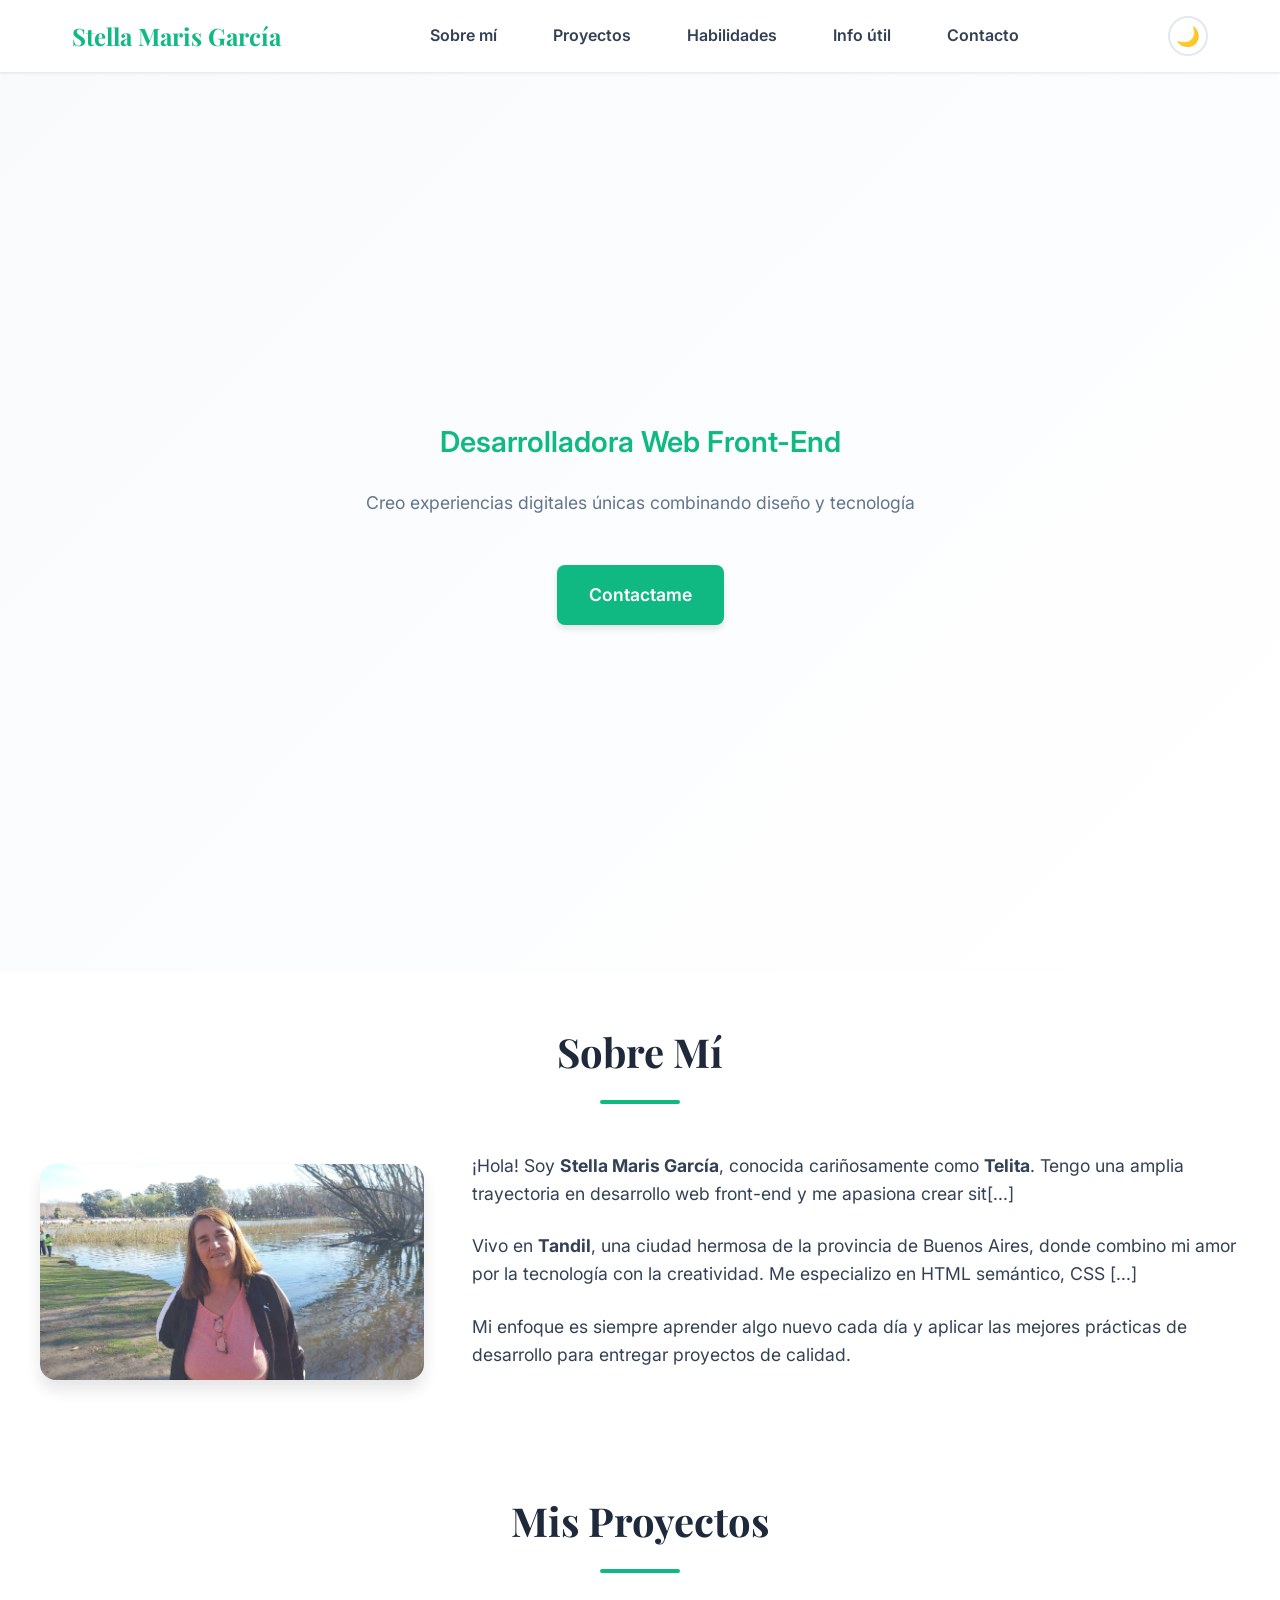
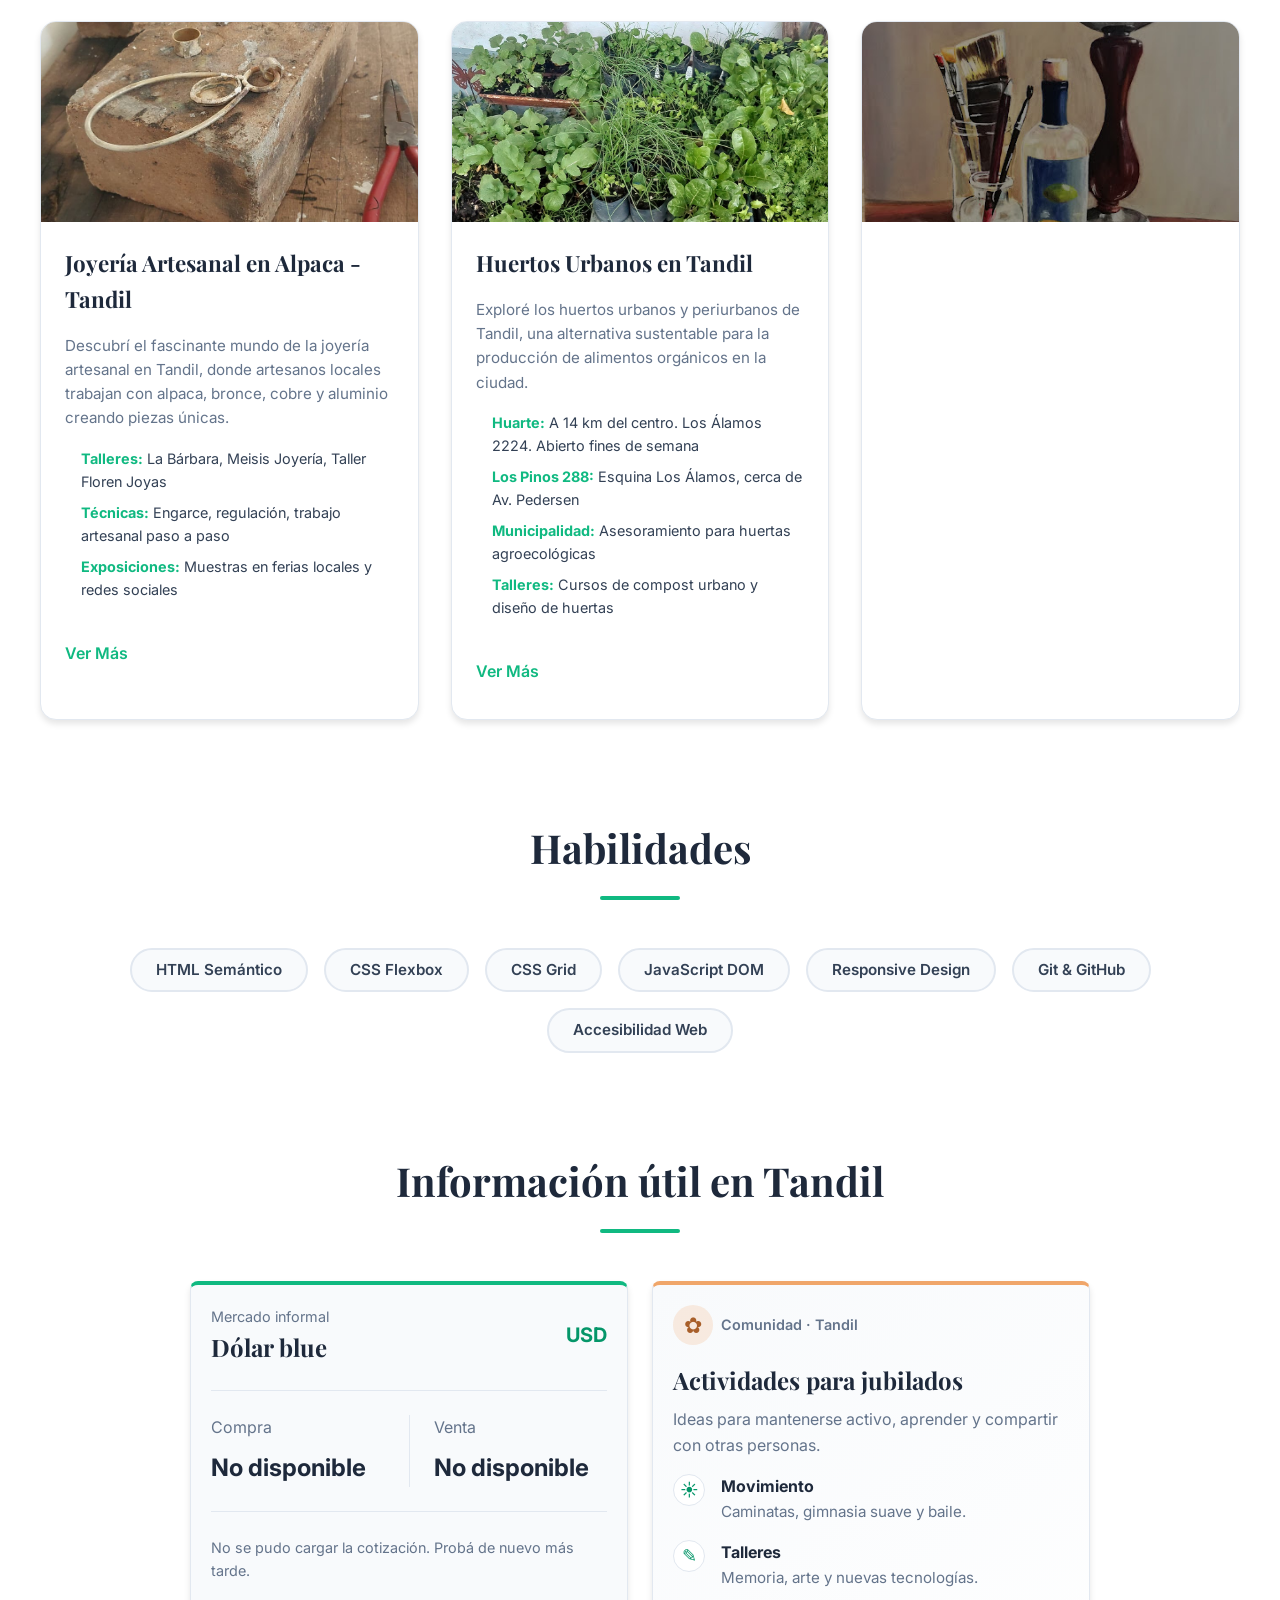
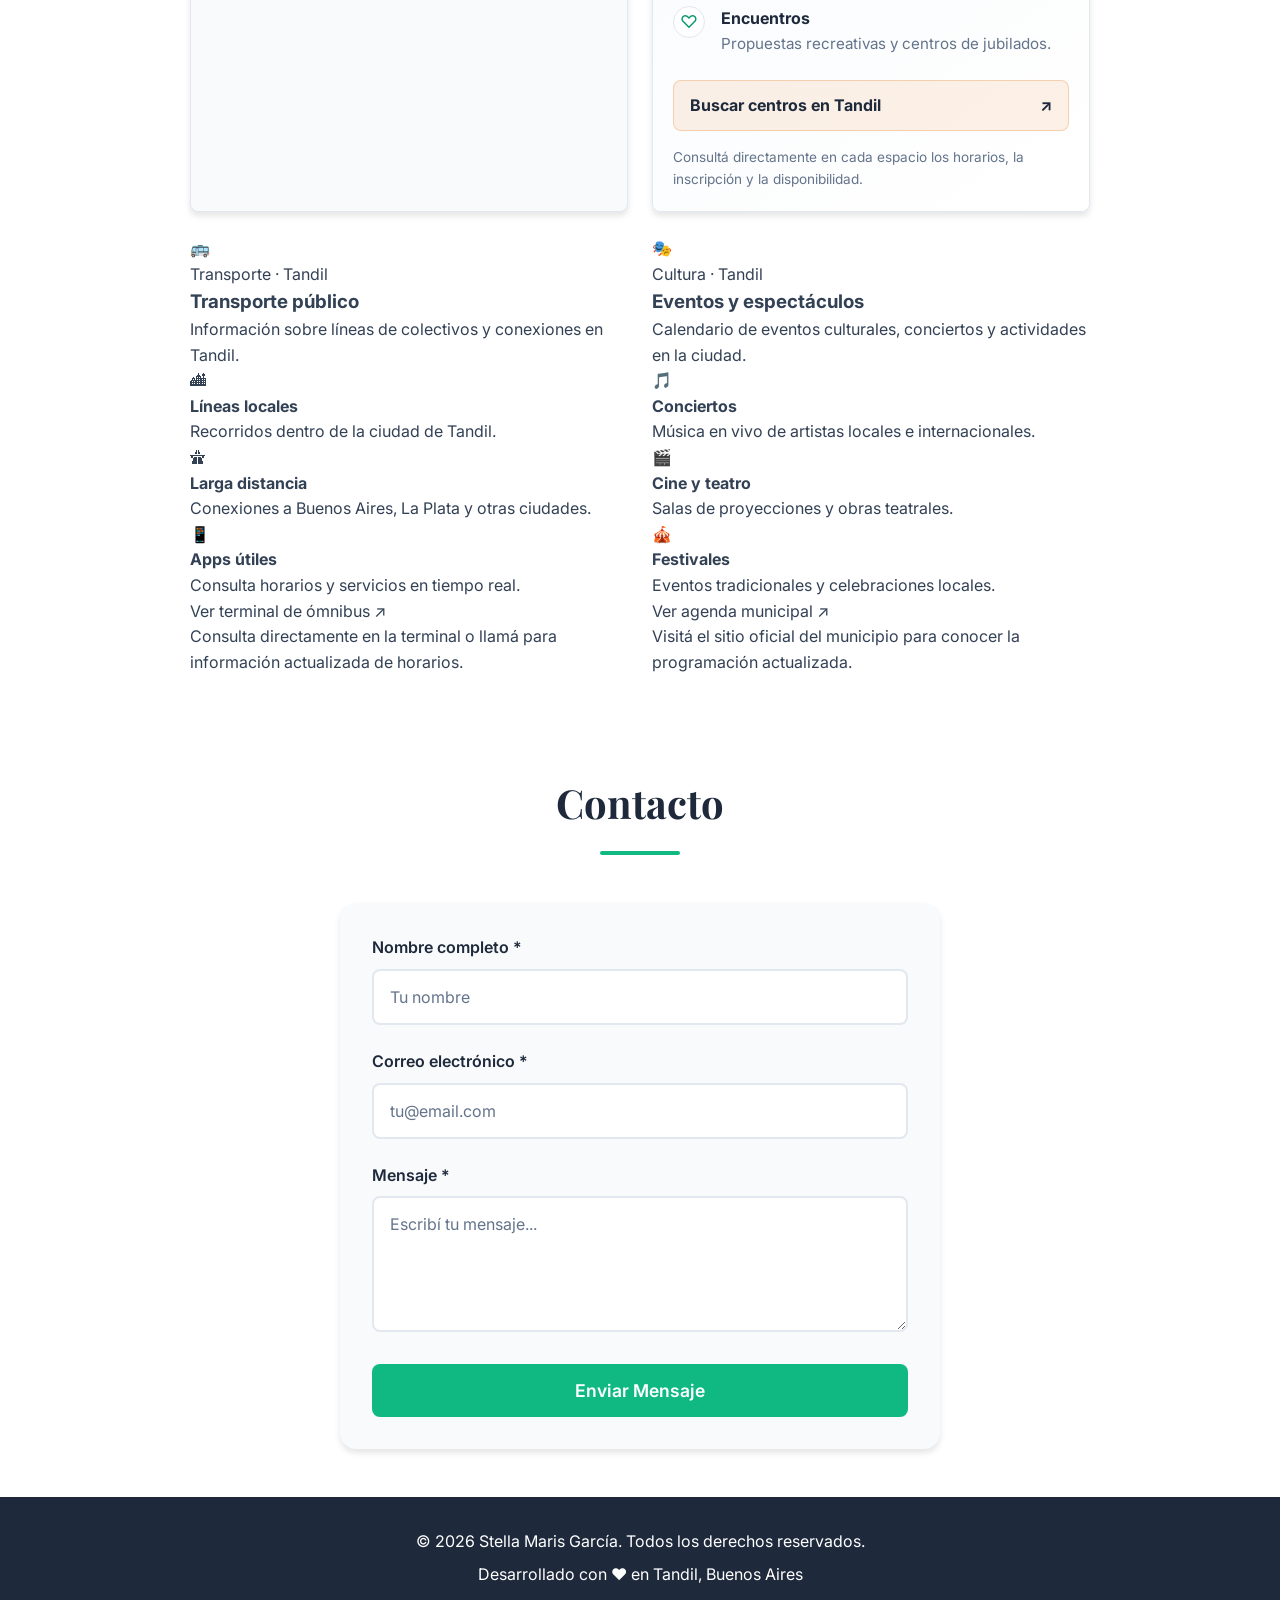
==== index.html @ 19b27a30 "Agregar dos tarjetas más al apartado Información útil en Tandil" ====
<!DOCTYPE html>
<html lang="es">
<head>
  <meta charset="UTF-8">
  <meta name="viewport" content="width=device-width, initial-scale=1.0">
  <meta name="description" content="Portfolio de Stella Maris García - Desarrolladora Web Front-End en Tandil">
  <title>Mi Portfolio — Stella García</title>
  <link rel="stylesheet" href="styles.css">
  <!-- Google Fonts -->
  <link rel="preconnect" href="https://fonts.googleapis.com">
  <link rel="preconnect" href="https://fonts.gstatic.com" crossorigin>
  <link href="https://fonts.googleapis.com/css2?family=Inter:wght@400;600;700&family=Playfair+Display:wght@700&display=swap" rel="stylesheet">
</head>
<body>
  <header>
    <nav class="navbar">
      <a href="#" class="logo">Stella Maris García</a>
      <ul class="nav-links">
        <li><a href="#sobre-mi">Sobre mí</a></li>
        <li><a href="#proyectos">Proyectos</a></li>
        <li><a href="#habilidades">Habilidades</a></li>
        <li><a href="#info-util">Info útil</a></li>
        <li><a href="#contacto">Contacto</a></li>
      </ul>
      <button id="toggle-tema" aria-label="Cambiar tema">🌙</button>
    </nav>
  </header>

  <main>
    <section id="hero">
      <div class="hero-content">
        <p class="hero-subtitle">Desarrolladora Web Front-End</p>
        <p class="hero-description">Creo experiencias digitales únicas combinando diseño y tecnología</p>
        <a href="#contacto" class="btn-cta">Contactame</a>
      </div>
    </section>

    <section id="sobre-mi" class="section">
      <div class="container">
        <h2 class="section-title">Sobre Mí</h2>
        <div class="sobre-mi-content">
          <div class="sobre-mi-image">
            <img src="img/2026-09-15T09_10_55.jpg" alt="Stella Maris García junto al lago de Tandil en un día soleado" class="profile-img">
          </div>
          <div class="sobre-mi-text">
            <p>¡Hola! Soy <strong>Stella Maris García</strong>, conocida cariñosamente como <strong>Telita</strong>. Tengo una amplia trayectoria en desarrollo web front-end y me apasiona crear sit[...]
            <p>Vivo en <strong>Tandil</strong>, una ciudad hermosa de la provincia de Buenos Aires, donde combino mi amor por la tecnología con la creatividad. Me especializo en HTML semántico, CSS [...]
            <p>Mi enfoque es siempre aprender algo nuevo cada día y aplicar las mejores prácticas de desarrollo para entregar proyectos de calidad.</p>
          </div>
        </div>
      </div>
    </section>

    <section id="proyectos" class="section">
      <div class="container">
        <h2 class="section-title">Mis Proyectos</h2>
        <div class="proyectos-grid">
          
          <!-- Proyecto 1: Joyería Artesanal -->
          <article class="tarjeta-proyecto">
            <div class="proyecto-imagen">
              <img src="img/colgante.jpeg" alt="Joyería artesanal en alpaca con diseños únicos hechos a mano">
            </div>
            <div class="proyecto-content">
              <h3>Joyería Artesanal en Alpaca - Tandil</h3>
              <p>Descubrí el fascinante mundo de la joyería artesanal en Tandil, donde artesanos locales trabajan con alpaca, bronce, cobre y aluminio creando piezas únicas.</p>
              <ul class="proyecto-details">
                <li><strong>Talleres:</strong> La Bárbara, Meisis Joyería, Taller Floren Joyas</li>
                <li><strong>Técnicas:</strong> Engarce, regulación, trabajo artesanal paso a paso</li>
                <li><strong>Exposiciones:</strong> Muestras en ferias locales y redes sociales</li>
              </ul>
              <a href="#" class="btn-proyecto">Ver Más</a>
            </div>
          </article>

          <!-- Proyecto 2: Huertos Urbanos -->
          <article class="tarjeta-proyecto">
            <div class="proyecto-imagen">
              <img src="img/almacigo2.jpg" alt="Huerto urbano con vegetales orgánicos en Tandil">
            </div>
            <div class="proyecto-content">
              <h3>Huertos Urbanos en Tandil</h3>
              <p>Exploré los huertos urbanos y periurbanos de Tandil, una alternativa sustentable para la producción de alimentos orgánicos en la ciudad.</p>
              <ul class="proyecto-details">
                <li><strong>Huarte:</strong> A 14 km del centro. Los Álamos 2224. Abierto fines de semana</li>
                <li><strong>Los Pinos 288:</strong> Esquina Los Álamos, cerca de Av. Pedersen</li>
                <li><strong>Municipalidad:</strong> Asesoramiento para huertas agroecológicas</li>
                <li><strong>Talleres:</strong> Cursos de compost urbano y diseño de huertas</li>
              </ul>
              <a href="#" class="btn-proyecto">Ver Más</a>
            </div>
          </article>

          <!-- Proyecto 3: Arte Plástico -->
          <article class="tarjeta-proyecto">
            <div class="proyecto-imagen">
              <img src="img/cuadro.jpg" alt="Still life painting with a round yellow fruit, a blue bottle, paintbrushes, and a tall dark vase on a wooden table, against a warm neutral wall. The scene [...]
            </div>
            <div class="proyecto-content">
              <h3>Estado del Arte Plástico en Tandil</h3>
              <p>Investué el vibrante panorama del arte plástico en Tandil, desde museos históricos hasta escuelas y exposiciones contemporáneas.</p>
              <ul class="proyecto-details">
                <li><strong>MUMBAT:</strong> Museo Municipal de Bellas Artes. Chacabuco 357. Martes a Domingo</li>
                <li><strong>53° Salón Nacional:</strong> Inscripciones hasta 16 de junio 2026</li>
                <li><strong>Escuelas Municipales:</strong> Talleres de plástica visual para niños y adultos</li>
                <li><strong>Exposiciones:</strong> Muestras rotativas con entrada libre y gratuita</li>
              </ul>
              <a href="#" class="btn-proyecto">Ver Más</a>
            </div>
          </article>

        </div>
      </div>
    </section>

    <section id="habilidades" class="section">
      <div class="container">
        <h2 class="section-title">Habilidades</h2>
        <div class="habilidades-content">
          <div class="habilidades-tags">
            <span class="tag">HTML Semántico</span>
            <span class="tag">CSS Flexbox</span>
            <span class="tag">CSS Grid</span>
            <span class="tag">JavaScript DOM</span>
            <span class="tag">Responsive Design</span>
            <span class="tag">Git & GitHub</span>
            <span class="tag">Accesibilidad Web</span>
          </div>
        </div>
      </div>
    </section>

    <section id="info-util" class="section">
      <div class="container">
        <h2 class="section-title">Información útil en Tandil</h2>
        <div class="informacion-util-grid">
          <article class="cotizacion-card" aria-labelledby="cotizacion-titulo">
            <div class="cotizacion-card-header">
              <div>
                <p class="cotizacion-etiqueta">Mercado informal</p>
                <h3 id="cotizacion-titulo">Dólar blue</h3>
              </div>
              <span class="cotizacion-moneda" aria-hidden="true">USD</span>
            </div>
            <div class="cotizacion-valores" aria-live="polite">
              <div class="cotizacion-valor">
                <span>Compra</span>
                <strong id="cotizacion-compra">Cargando...</strong>
              </div>
              <div class="cotizacion-valor">
                <span>Venta</span>
                <strong id="cotizacion-venta">Cargando...</strong>
              </div>
            </div>
            <p id="cotizacion-actualizacion" class="cotizacion-actualizacion">Consultando cotización...</p>
          </article>

          <article class="actividades-card" aria-labelledby="actividades-titulo">
            <div class="actividades-card-header">
              <span class="actividades-icono" aria-hidden="true">✿</span>
              <p class="actividades-etiqueta">Comunidad · Tandil</p>
            </div>
            <h3 id="actividades-titulo">Actividades para jubilados</h3>
            <p class="actividades-intro">Ideas para mantenerse activo, aprender y compartir con otras personas.</p>
            <ul class="actividades-lista">
              <li><span aria-hidden="true">☀</span><div><strong>Movimiento</strong><p>Caminatas, gimnasia suave y baile.</p></div></li>
              <li><span aria-hidden="true">✎</span><div><strong>Talleres</strong><p>Memoria, arte y nuevas tecnologías.</p></div></li>
              <li><span aria-hidden="true">♡</span><div><strong>Encuentros</strong><p>Propuestas recreativas y centros de jubilados.</p></div></li>
            </ul>
            <a class="actividades-enlace" href="https://www.google.com/maps/search/centros+de+jubilados+en+Tandil" target="_blank" rel="noopener noreferrer">
              Buscar centros en Tandil <span aria-hidden="true">↗</span>
            </a>
            <p class="actividades-nota">Consultá directamente en cada espacio los horarios, la inscripción y la disponibilidad.</p>
          </article>

          <article class="transporte-card" aria-labelledby="transporte-titulo">
            <div class="transporte-card-header">
              <span class="transporte-icono" aria-hidden="true">🚌</span>
              <p class="transporte-etiqueta">Transporte · Tandil</p>
            </div>
            <h3 id="transporte-titulo">Transporte público</h3>
            <p class="transporte-intro">Información sobre líneas de colectivos y conexiones en Tandil.</p>
            <ul class="transporte-lista">
              <li><span aria-hidden="true">🏙</span><div><strong>Líneas locales</strong><p>Recorridos dentro de la ciudad de Tandil.</p></div></li>
              <li><span aria-hidden="true">🛣</span><div><strong>Larga distancia</strong><p>Conexiones a Buenos Aires, La Plata y otras ciudades.</p></div></li>
              <li><span aria-hidden="true">📱</span><div><strong>Apps útiles</strong><p>Consulta horarios y servicios en tiempo real.</p></div></li>
            </ul>
            <a class="transporte-enlace" href="https://www.google.com/maps/search/terminal+de+ómnibus+Tandil" target="_blank" rel="noopener noreferrer">
              Ver terminal de ómnibus <span aria-hidden="true">↗</span>
            </a>
            <p class="transporte-nota">Consulta directamente en la terminal o llamá para información actualizada de horarios.</p>
          </article>

          <article class="cultura-card" aria-labelledby="cultura-titulo">
            <div class="cultura-card-header">
              <span class="cultura-icono" aria-hidden="true">🎭</span>
              <p class="cultura-etiqueta">Cultura · Tandil</p>
            </div>
            <h3 id="cultura-titulo">Eventos y espectáculos</h3>
            <p class="cultura-intro">Calendario de eventos culturales, conciertos y actividades en la ciudad.</p>
            <ul class="cultura-lista">
              <li><span aria-hidden="true">🎵</span><div><strong>Conciertos</strong><p>Música en vivo de artistas locales e internacionales.</p></div></li>
              <li><span aria-hidden="true">🎬</span><div><strong>Cine y teatro</strong><p>Salas de proyecciones y obras teatrales.</p></div></li>
              <li><span aria-hidden="true">🎪</span><div><strong>Festivales</strong><p>Eventos tradicionales y celebraciones locales.</p></div></li>
            </ul>
            <a class="cultura-enlace" href="https://www.tandil.gob.ar" target="_blank" rel="noopener noreferrer">
              Ver agenda municipal <span aria-hidden="true">↗</span>
            </a>
            <p class="cultura-nota">Visitá el sitio oficial del municipio para conocer la programación actualizada.</p>
          </article>
        </div>
      </div>
    </section>

    <section id="contacto" class="section">
      <div class="container">
        <h2 class="section-title">Contacto</h2>
        <form id="form-contacto" class="contacto-form" novalidate>
          <div class="form-group">
            <label for="nombre">Nombre completo *</label>
            <input type="text" id="nombre" name="nombre" placeholder="Tu nombre" required>
          </div>
          
          <div class="form-group">
            <label for="email">Correo electrónico *</label>
            <input type="email" id="email" name="email" placeholder="tu@email.com" required>
          </div>
          
          <div class="form-group">
            <label for="mensaje">Mensaje *</label>
            <textarea id="mensaje" name="mensaje" rows="5" placeholder="Escribí tu mensaje..." required></textarea>
          </div>
          
          <button type="submit" class="btn-submit">Enviar Mensaje</button>
        </form>
      </div>
    </section>
  </main>

  <footer>
    <div class="container">
      <p>© 2026 Stella Maris García. Todos los derechos reservados.</p>
      <p>Desarrollado con ❤️ en Tandil, Buenos Aires</p>
    </div>
  </footer>

  <script src="script.js"></script>
</body>
</html>
---- styles.css ----
/* ===== VARIABLES CSS ===== */
:root {
  /* Colores - Modo Claro */
  --color-primario: #10b981;
  --color-primario-oscuro: #059669;
  --color-secundario: #1e293b;
  --color-fondo: #ffffff;
  --color-fondo-alt: #f8fafc;
  --color-texto: #334155;
  --color-texto-claro: #64748b;
  --color-borde: #e2e8f0;
  
  /* Tipografía */
  --font-principal: 'Inter', sans-serif;
  --font-titulos: 'Playfair Display', serif;
  
  /* Espaciado */
  --espaciado-xs: 0.5rem;
  --espaciado-sm: 1rem;
  --espaciado-md: 1.5rem;
  --espaciado-lg: 2rem;
  --espaciado-xl: 3rem;
  
  /* Sombras */
  --sombra-suave: 0 1px 3px rgba(0, 0, 0, 0.1);
  --sombra-media: 0 4px 6px rgba(0, 0, 0, 0.1);
  --sombra-fuerte: 0 10px 15px rgba(0, 0, 0, 0.1);
  
  /* Transiciones */
  --transicion-rapida: 0.2s ease;
  --transicion-media: 0.3s ease;
}

/* ===== MODO OSCURO ===== */
body.dark-mode {
  --color-primario: #34d399;
  --color-primario-oscuro: #10b981;
  --color-secundario: #f1f5f9;
  --color-fondo: #1a1a2e;
  --color-fondo-alt: #16213e;
  --color-texto: #e0e0e0;
  --color-texto-claro: #94a3b8;
  --color-borde: #334155;
  --sombra-suave: 0 1px 3px rgba(0, 0, 0, 0.3);
  --sombra-media: 0 4px 6px rgba(0, 0, 0, 0.3);
  --sombra-fuerte: 0 10px 15px rgba(0, 0, 0, 0.4);
}

/* ===== RESET Y BASE ===== */
* {
  margin: 0;
  padding: 0;
  box-sizing: border-box;
}

html {
  scroll-behavior: smooth;
  font-size: 16px;
}

body {
  font-family: var(--font-principal);
  background-color: var(--color-fondo);
  color: var(--color-texto);
  line-height: 1.6;
  transition: background-color var(--transicion-media), color var(--transicion-media);
}

img {
  max-width: 100%;
  height: auto;
  display: block;
}

a {
  text-decoration: none;
  color: inherit;
}

ul {
  list-style: none;
}

/* ===== NAVEGACIÓN ===== */
header {
  position: sticky;
  top: 0;
  z-index: 1000;
  background-color: var(--color-fondo);
  box-shadow: var(--sombra-suave);
}

.navbar {
  display: flex;
  justify-content: space-between;
  align-items: center;
  padding: var(--espaciado-sm) var(--espaciado-lg);
  max-width: 1200px;
  margin: 0 auto;
}

.logo {
  font-family: var(--font-titulos);
  font-size: 1.5rem;
  font-weight: 700;
  color: var(--color-primario);
  transition: color var(--transicion-rapida);
}

.logo:hover {
  color: var(--color-primario-oscuro);
}

.nav-links {
  display: flex;
  gap: var(--espaciado-md);
}

.nav-links a {
  font-weight: 600;
  color: var(--color-texto);
  padding: var(--espaciado-xs) var(--espaciado-sm);
  border-radius: 0.5rem;
  transition: all var(--transicion-rapida);
}

.nav-links a:hover {
  color: var(--color-primario);
  background-color: var(--color-fondo-alt);
}

#toggle-tema {
  background: none;
  border: 2px solid var(--color-borde);
  border-radius: 50%;
  width: 2.5rem;
  height: 2.5rem;
  font-size: 1.2rem;
  cursor: pointer;
  transition: all var(--transicion-rapida);
  display: flex;
  align-items: center;
  justify-content: center;
}

#toggle-tema:hover {
  border-color: var(--color-primario);
  transform: scale(1.1);
}

/* ===== HERO SECTION ===== */
#hero {
  min-height: 100vh;
  display: flex;
  align-items: center;
  justify-content: center;
  background: linear-gradient(135deg, var(--color-fondo-alt) 0%, var(--color-fondo) 100%);
  padding: var(--espaciado-xl);
  text-align: center;
}

.hero-content {
  display: flex;
  flex-direction: column;
  align-items: center;
  gap: var(--espaciado-md);
}

#hero h1 {
  font-family: var(--font-titulos);
  font-size: clamp(2.5rem, 5vw, 4rem);
  color: var(--color-secundario);
  margin-bottom: var(--espaciado-xs);
}

.hero-subtitle {
  font-size: clamp(1.2rem, 2.5vw, 1.8rem);
  color: var(--color-primario);
  font-weight: 600;
}

.hero-description {
  font-size: 1.1rem;
  color: var(--color-texto-claro);
  max-width: 600px;
  margin-bottom: var(--espaciado-md);
}

.btn-cta {
  display: inline-block;
  background-color: var(--color-primario);
  color: white;
  padding: var(--espaciado-sm) var(--espaciado-lg);
  border-radius: 0.5rem;
  font-weight: 600;
  font-size: 1.1rem;
  transition: all var(--transicion-media);
  box-shadow: var(--sombra-media);
}

.btn-cta:hover {
  background-color: var(--color-primario-oscuro);
  transform: translateY(-3px);
  box-shadow: var(--sombra-fuerte);
}

/* ===== COTIZACIÓN DEL DÓLAR ===== */
.informacion-util-grid {
  display: grid;
  grid-template-columns: repeat(2, minmax(0, 1fr));
  align-items: stretch;
  gap: var(--espaciado-md);
  max-width: 900px;
  margin: 0 auto;
}

.cotizacion-card {
  display: flex;
  flex-direction: column;
  padding: 1.25rem;
  background-color: var(--color-fondo-alt);
  border: 1px solid var(--color-borde);
  border-top: 4px solid var(--color-primario);
  border-radius: 0.5rem;
  box-shadow: var(--sombra-media);
}

.cotizacion-card-header,
.cotizacion-valores {
  display: flex;
  justify-content: space-between;
  align-items: center;
  gap: var(--espaciado-md);
}

.cotizacion-card-header h3 {
  color: var(--color-secundario);
  font-family: var(--font-titulos);
  font-size: 1.5rem;
}

.cotizacion-etiqueta,
.cotizacion-actualizacion {
  color: var(--color-texto-claro);
  font-size: 0.9rem;
}

.cotizacion-moneda {
  color: var(--color-primario-oscuro);
  font-size: 1.25rem;
  font-weight: 700;
}

.cotizacion-valores {
  margin: var(--espaciado-md) 0;
  padding: var(--espaciado-md) 0;
  border-top: 1px solid var(--color-borde);
  border-bottom: 1px solid var(--color-borde);
}

.cotizacion-valor {
  display: flex;
  flex: 1;
  flex-direction: column;
  gap: var(--espaciado-xs);
}

.cotizacion-valor + .cotizacion-valor {
  padding-left: var(--espaciado-md);
  border-left: 1px solid var(--color-borde);
}

.cotizacion-valor span {
  color: var(--color-texto-claro);
}

.cotizacion-valor strong {
  color: var(--color-secundario);
  font-size: 1.5rem;
}

.actividades-card {
  display: flex;
  flex-direction: column;
  padding: 1.25rem;
  background: linear-gradient(145deg, var(--color-fondo-alt), var(--color-fondo));
  border: 1px solid var(--color-borde);
  border-top: 4px solid #f0a66a;
  border-radius: 0.5rem;
  box-shadow: var(--sombra-media);
}

.actividades-card-header {
  display: flex;
  align-items: center;
  gap: var(--espaciado-xs);
  margin-bottom: var(--espaciado-sm);
}

.actividades-icono {
  display: grid;
  width: 2.5rem;
  height: 2.5rem;
  place-items: center;
  color: #a85f2a;
  background-color: rgba(240, 166, 106, 0.2);
  border-radius: 50%;
  font-size: 1.4rem;
}

.actividades-etiqueta {
  color: var(--color-texto-claro);
  font-size: 0.9rem;
  font-weight: 600;
}

.actividades-card h3 {
  color: var(--color-secundario);
  font-family: var(--font-titulos);
  font-size: 1.5rem;
  margin-bottom: var(--espaciado-xs);
}

.actividades-intro {
  color: var(--color-texto-claro);
  margin-bottom: var(--espaciado-sm);
}

.actividades-lista {
  display: grid;
  gap: var(--espaciado-sm);
  margin-bottom: var(--espaciado-md);
}

.actividades-lista li {
  display: flex;
  align-items: flex-start;
  gap: var(--espaciado-sm);
}

.actividades-lista li > span {
  display: grid;
  flex: 0 0 2rem;
  width: 2rem;
  height: 2rem;
  place-items: center;
  color: var(--color-primario-oscuro);
  background-color: var(--color-fondo);
  border: 1px solid var(--color-borde);
  border-radius: 50%;
  font-size: 1.1rem;
}

.actividades-lista strong {
  color: var(--color-secundario);
}

.actividades-lista p {
  color: var(--color-texto-claro);
  font-size: 0.95rem;
}

.actividades-enlace {
  display: flex;
  align-items: center;
  justify-content: space-between;
  gap: var(--espaciado-xs);
  margin-top: auto;
  padding: 0.75rem 1rem;
  color: var(--color-secundario);
  background-color: rgba(240, 166, 106, 0.16);
  border: 1px solid rgba(240, 166, 106, 0.45);
  border-radius: 0.5rem;
  font-weight: 700;
  transition: background-color var(--transicion-rapida), transform var(--transicion-rapida);
}

.actividades-enlace:hover {
  background-color: rgba(240, 166, 106, 0.28);
  transform: translateY(-2px);
}

.actividades-nota {
  margin-top: var(--espaciado-sm);
  color: var(--color-texto-claro);
  font-size: 0.85rem;
}

/* ===== SECCIONES GENERALES ===== */
.section {
  padding: var(--espaciado-xl) var(--espaciado-lg);
}

.container {
  max-width: 1200px;
  margin: 0 auto;
}

.section-title {
  font-family: var(--font-titulos);
  font-size: clamp(2rem, 4vw, 2.5rem);
  text-align: center;
  margin-bottom: var(--espaciado-xl);
  color: var(--color-secundario);
  position: relative;
}

.section-title::after {
  content: '';
  display: block;
  width: 80px;
  height: 4px;
  background-color: var(--color-primario);
  margin: var(--espaciado-sm) auto 0;
  border-radius: 2px;
}

/* ===== SOBRE MÍ ===== */
.sobre-mi-content {
  display: flex;
  gap: var(--espaciado-xl);
  align-items: center;
  flex-wrap: wrap;
}

.sobre-mi-image {
  flex: 1;
  min-width: 280px;
  max-width: 400px;
}

.profile-img {
  width: 100%;
  border-radius: 1rem;
  box-shadow: var(--sombra-fuerte);
  transition: transform var(--transicion-media);
}

.profile-img:hover {
  transform: scale(1.02);
}

.sobre-mi-text {
  flex: 2;
  min-width: 300px;
  font-size: 1.1rem;
}

.sobre-mi-text p {
  margin-bottom: var(--espaciado-md);
}

/* ===== PROYECTOS ===== */
.proyectos-grid {
  display: flex;
  flex-wrap: wrap;
  gap: var(--espaciado-lg);
  justify-content: center;
}

.tarjeta-proyecto {
  flex: 1 1 280px;
  max-width: 400px;
  background-color: var(--color-fondo);
  border-radius: 1rem;
  overflow: hidden;
  box-shadow: var(--sombra-media);
  transition: all var(--transicion-media);
  border: 1px solid var(--color-borde);
}

.tarjeta-proyecto:hover {
  transform: translateY(-8px);
  box-shadow: var(--sombra-fuerte);
  border-color: var(--color-primario);
}

.proyecto-imagen {
  width: 100%;
  height: 200px;
  overflow: hidden;
}

.proyecto-imagen img {
  width: 100%;
  height: 100%;
  object-fit: cover;
  transition: transform var(--transicion-media);
}

.tarjeta-proyecto:hover .proyecto-imagen img {
  transform: scale(1.1);
}

.proyecto-content {
  padding: var(--espaciado-md);
}

.proyecto-content h3 {
  font-family: var(--font-titulos);
  font-size: 1.4rem;
  margin-bottom: var(--espaciado-sm);
  color: var(--color-secundario);
}

.proyecto-content p {
  color: var(--color-texto-claro);
  margin-bottom: var(--espaciado-sm);
  font-size: 0.95rem;
}

.proyecto-details {
  margin: var(--espaciado-sm) 0;
  padding-left: var(--espaciado-sm);
}

.proyecto-details li {
  margin-bottom: var(--espaciado-xs);
  font-size: 0.9rem;
  color: var(--color-texto);
}

.proyecto-details li strong {
  color: var(--color-primario);
}

.btn-proyecto {
  display: inline-block;
  margin-top: var(--espaciado-sm);
  color: var(--color-primario);
  font-weight: 600;
  padding: var(--espaciado-xs) 0;
  border-bottom: 2px solid transparent;
  transition: border-color var(--transicion-rapida);
}

.btn-proyecto:hover {
  border-bottom-color: var(--color-primario);
}

/* ===== HABILIDADES ===== */
.habilidades-tags {
  display: flex;
  flex-wrap: wrap;
  gap: var(--espaciado-sm);
  justify-content: center;
}

.tag {
  display: inline-block;
  background-color: var(--color-fondo-alt);
  color: var(--color-texto);
  padding: var(--espaciado-xs) var(--espaciado-md);
  border-radius: 2rem;
  font-weight: 600;
  font-size: 0.95rem;
  border: 2px solid var(--color-borde);
  transition: all var(--transicion-rapida);
}

.tag:hover {
  background-color: var(--color-primario);
  color: white;
  border-color: var(--color-primario);
  transform: translateY(-2px);
}

/* ===== FORMULARIO DE CONTACTO ===== */
.contacto-form {
  max-width: 600px;
  margin: 0 auto;
  background-color: var(--color-fondo-alt);
  padding: var(--espaciado-lg);
  border-radius: 1rem;
  box-shadow: var(--sombra-media);
}

.form-group {
  margin-bottom: var(--espaciado-md);
}

.form-group label {
  display: block;
  margin-bottom: var(--espaciado-xs);
  font-weight: 600;
  color: var(--color-secundario);
}

.form-group input,
.form-group textarea {
  width: 100%;
  padding: var(--espaciado-sm);
  border: 2px solid var(--color-borde);
  border-radius: 0.5rem;
  font-family: var(--font-principal);
  font-size: 1rem;
  background-color: var(--color-fondo);
  color: var(--color-texto);
  transition: all var(--transicion-rapida);
}

.form-group input:focus,
.form-group textarea:focus {
  outline: none;
  border-color: var(--color-primario);
  box-shadow: 0 0 0 3px rgba(16, 185, 129, 0.1);
}

.form-group input::placeholder,
.form-group textarea::placeholder {
  color: var(--color-texto-claro);
}

.btn-submit {
  width: 100%;
  padding: var(--espaciado-sm);
  background-color: var(--color-primario);
  color: white;
  border: none;
  border-radius: 0.5rem;
  font-family: var(--font-principal);
  font-size: 1.1rem;
  font-weight: 600;
  cursor: pointer;
  transition: all var(--transicion-media);
}

.btn-submit:hover {
  background-color: var(--color-primario-oscuro);
  transform: translateY(-2px);
  box-shadow: var(--sombra-media);
}

/* ===== FOOTER ===== */
footer {
  background-color: var(--color-secundario);
  color: var(--color-fondo);
  text-align: center;
  padding: var(--espaciado-lg);
}

footer p {
  margin-bottom: var(--espaciado-xs);
}

/* ===== RESPONSIVE DESIGN ===== */
/* Tablet */
@media (max-width: 560px) {
  .informacion-util-grid {
    grid-template-columns: 1fr;
  }
}

@media (max-width: 768px) {
  .navbar {
    flex-direction: column;
    gap: var(--espaciado-sm);
  }
  
  .nav-links {
    flex-wrap: wrap;
    justify-content: center;
    gap: var(--espaciado-sm);
  }
  
  .proyectos-grid {
    flex-direction: column;
    align-items: center;
  }
  
  .tarjeta-proyecto {
    max-width: 100%;
    width: 100%;
  }
  
  .sobre-mi-content {
    flex-direction: column;
  }
  
  .sobre-mi-image,
  .sobre-mi-text {
    max-width: 100%;
  }
}

/* Móvil */
@media (max-width: 480px) {
  html {
    font-size: 14px;
  }
  
  .navbar {
    padding: var(--espaciado-sm);
  }
  
  .logo {
    font-size: 1.2rem;
  }
  
  .nav-links {
    font-size: 0.9rem;
  }
  
  #hero h1 {
    font-size: 2rem;
  }
  
  .hero-subtitle {
    font-size: 1.2rem;
  }
  
  .section {
    padding: var(--espaciado-lg) var(--espaciado-sm);
  }
  
  .section-title {
    font-size: 1.8rem;
  }
  
  .proyecto-content h3 {
    font-size: 1.2rem;
  }
  
  .contacto-form {
    padding: var(--espaciado-md);
  }

  .cotizacion-card {
    padding: var(--espaciado-md);
  }

  .actividades-card {
    padding: var(--espaciado-md);
  }

  .cotizacion-valor strong {
    font-size: 1.25rem;
  }
  
  .tag {
    font-size: 0.85rem;
    padding: var(--espaciado-xs) var(--espaciado-sm);
  }
}

/* Accesibilidad - Focus visible */
:focus-visible {
  outline: 3px solid var(--color-primario);
  outline-offset: 2px;
}

/* Reducir movimiento para usuarios que lo prefieran */
@media (prefers-reduced-motion: reduce) {
  * {
    animation-duration: 0.01ms !important;
    animation-iteration-count: 1 !important;
    transition-duration: 0.01ms !important;
  }
  
  html {
    scroll-behavior: auto;
  }
}
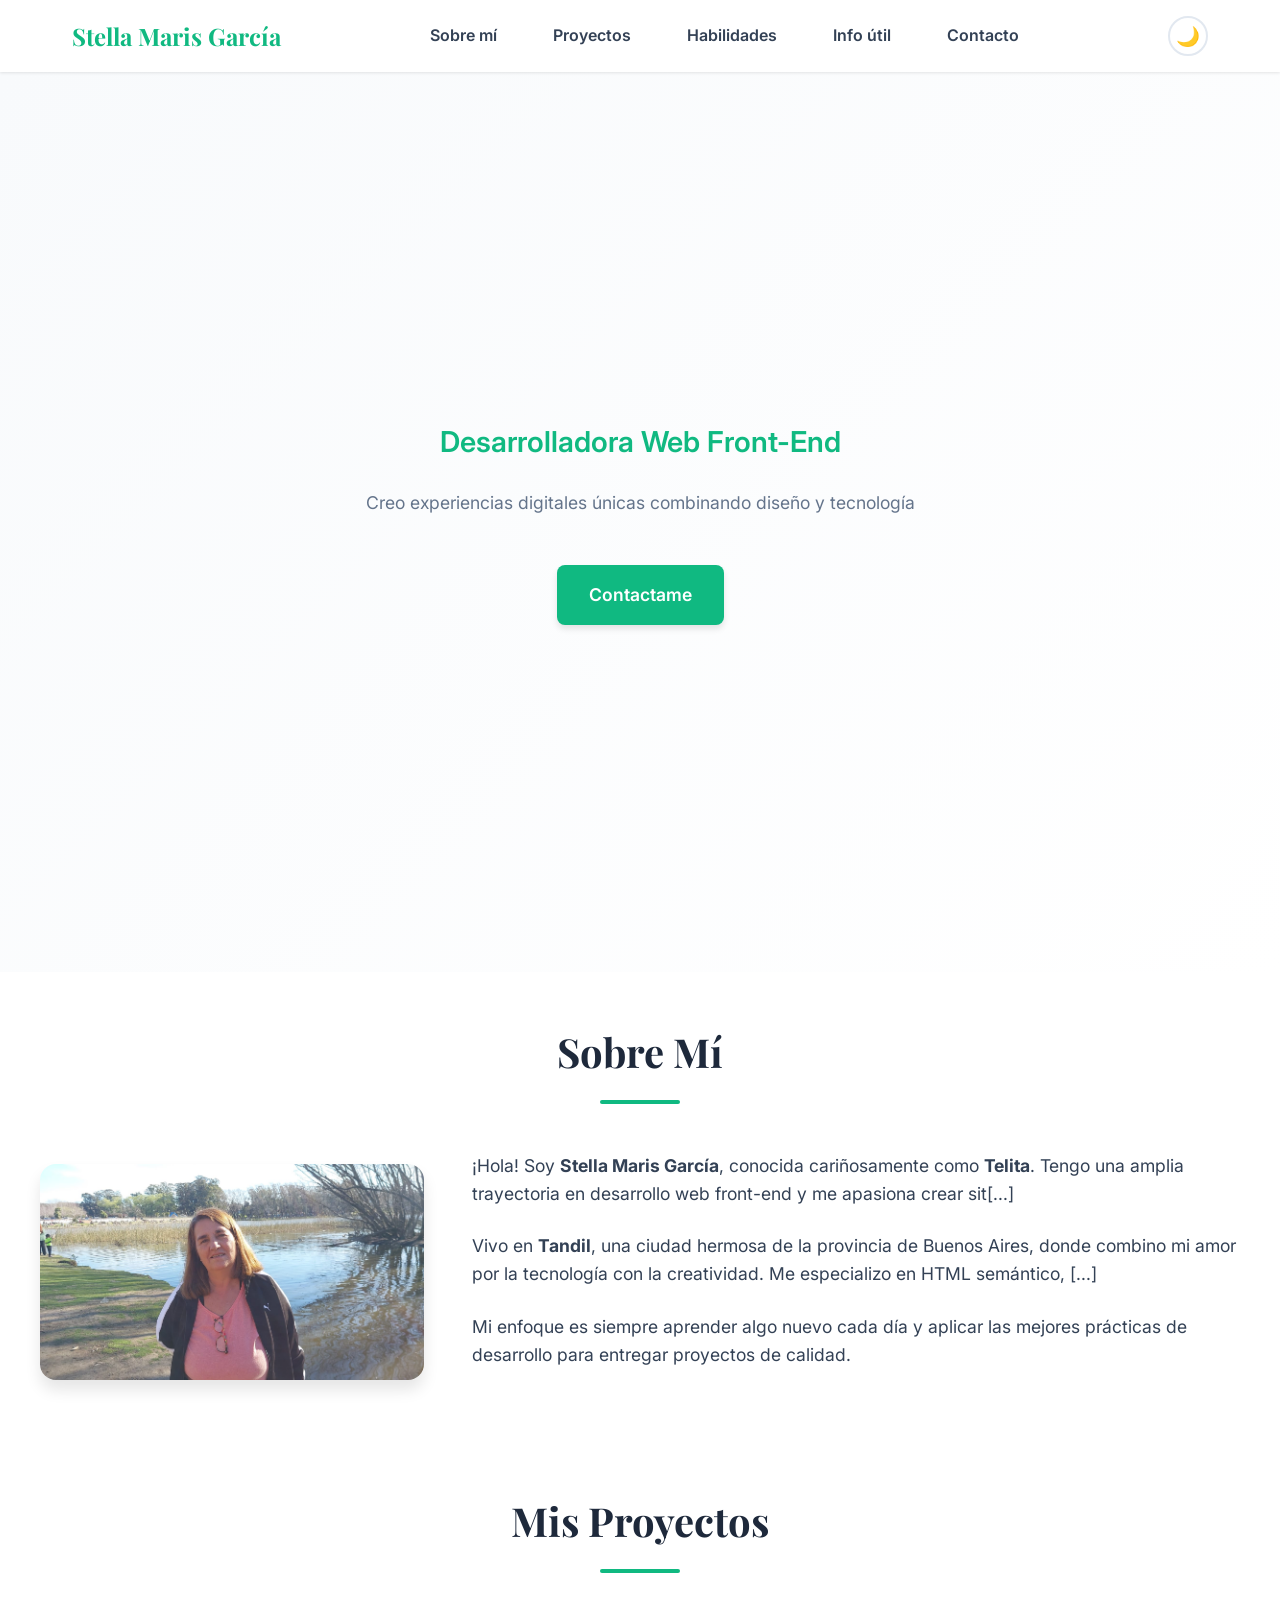
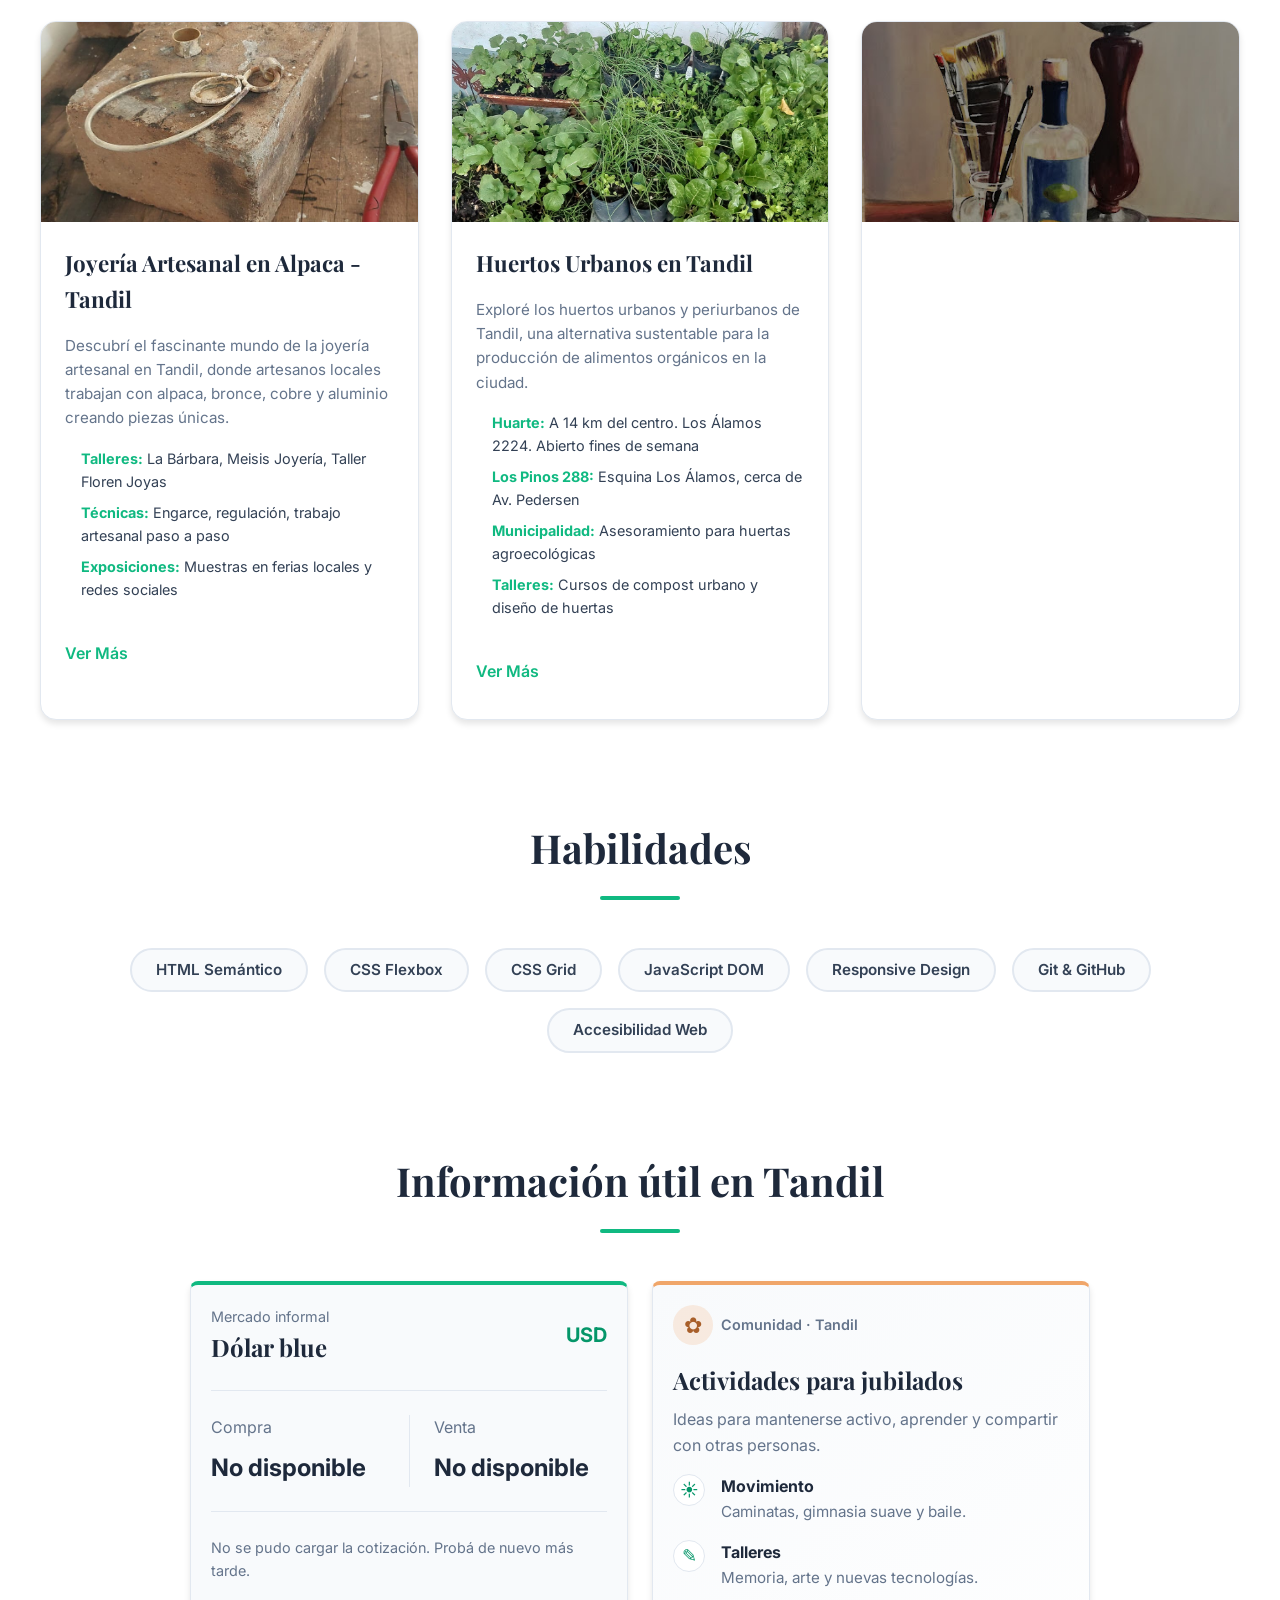
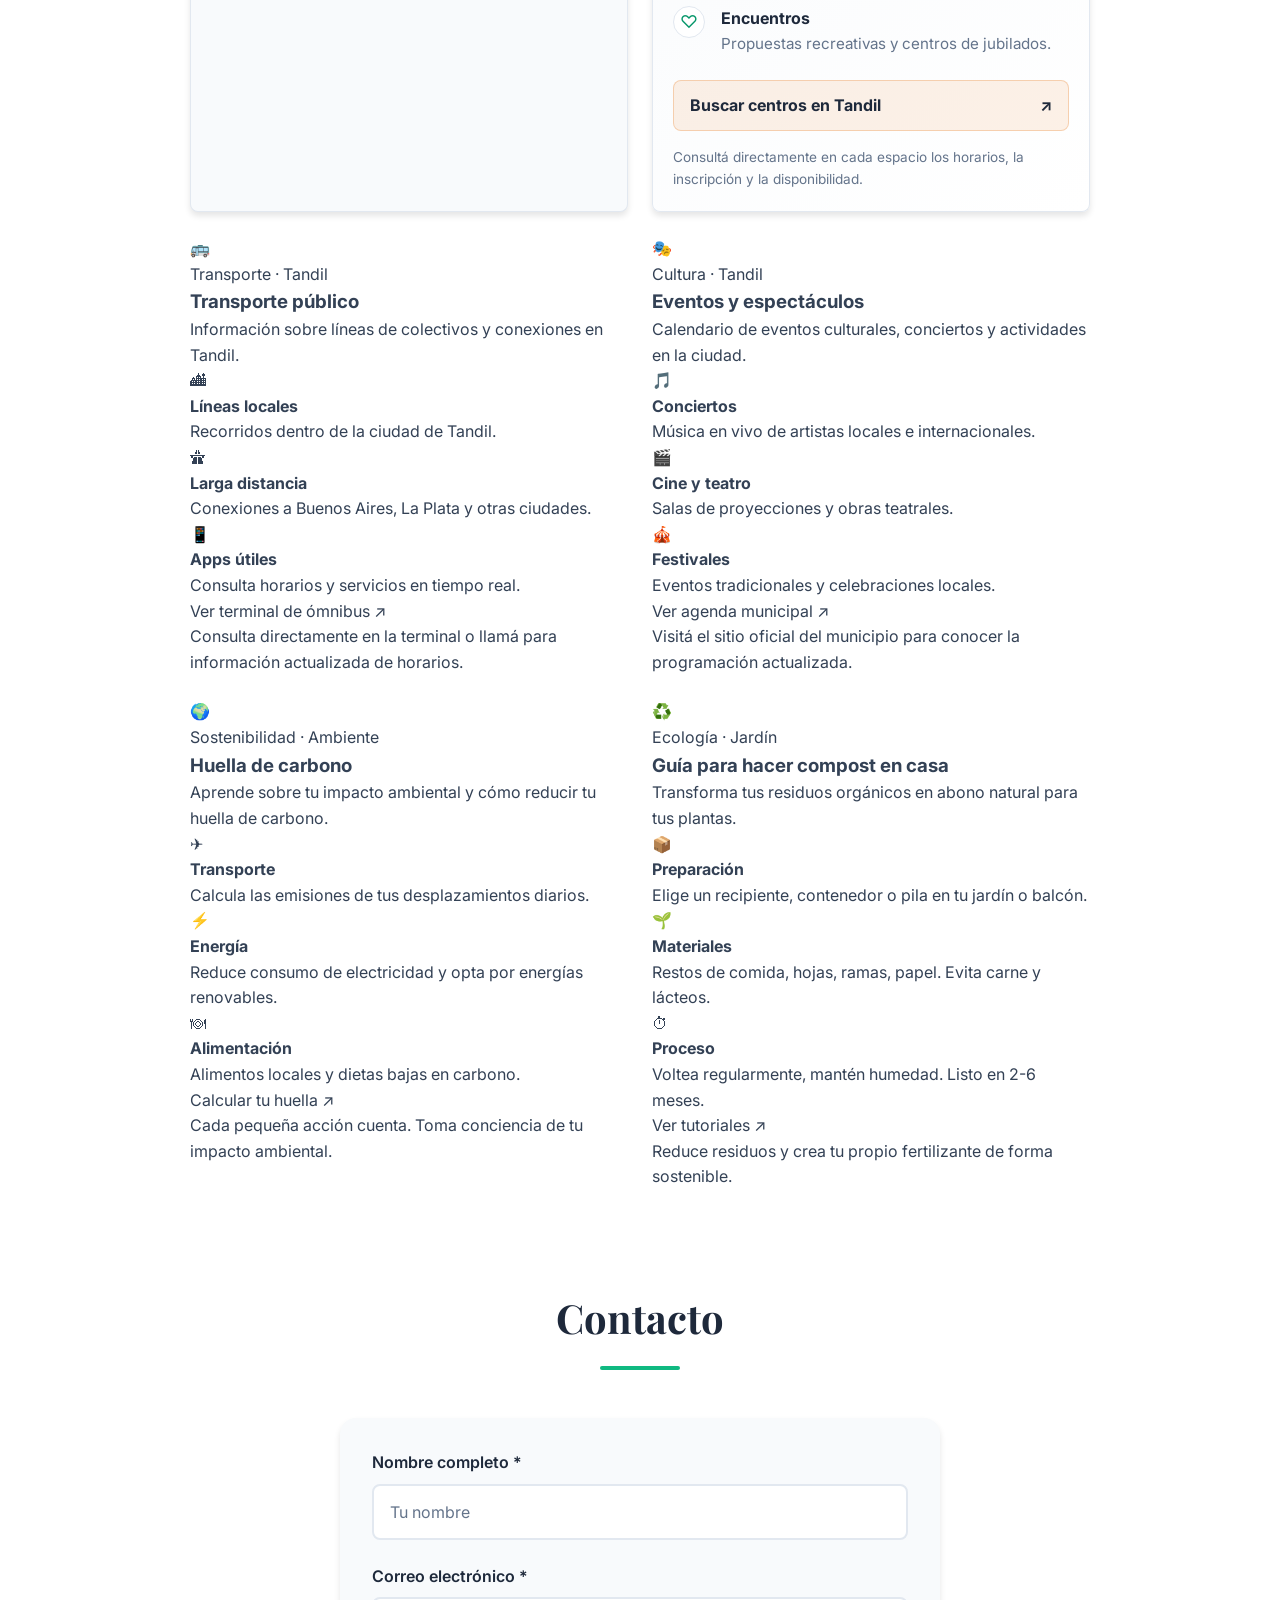
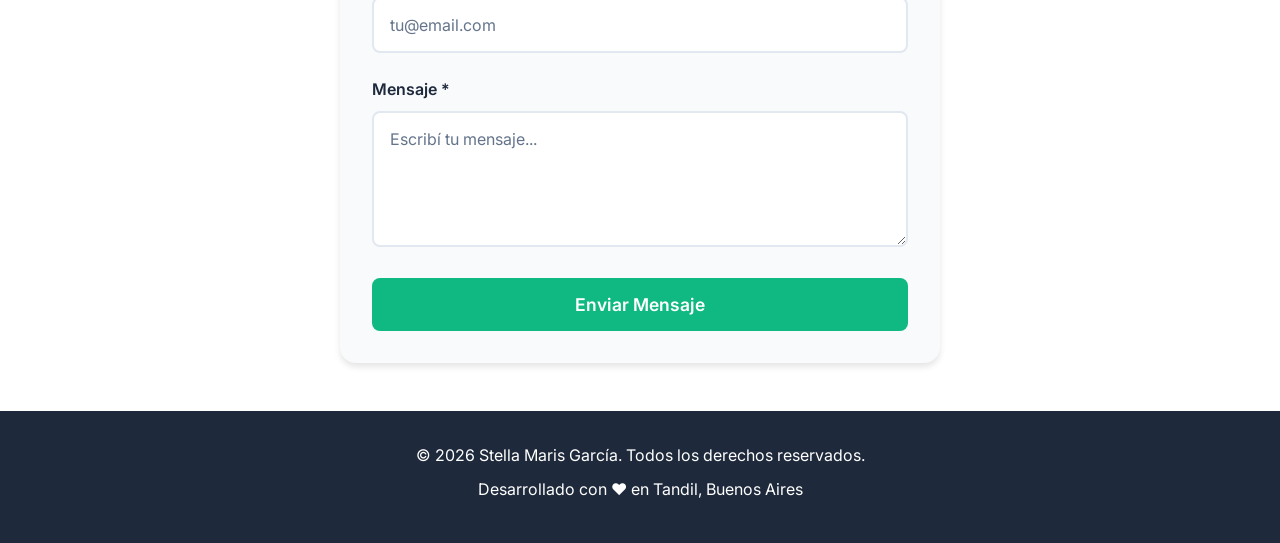
==== commit 8505bbc2: "Agregar tarjetas de Huella de carbono y Guía de compost en casa a la sección Información útil" ====
--- a/index.html
+++ b/index.html
@@ -44,7 +44,7 @@
           </div>
           <div class="sobre-mi-text">
             <p>¡Hola! Soy <strong>Stella Maris García</strong>, conocida cariñosamente como <strong>Telita</strong>. Tengo una amplia trayectoria en desarrollo web front-end y me apasiona crear sit[...]
-            <p>Vivo en <strong>Tandil</strong>, una ciudad hermosa de la provincia de Buenos Aires, donde combino mi amor por la tecnología con la creatividad. Me especializo en HTML semántico, CSS [...]
+            <p>Vivo en <strong>Tandil</strong>, una ciudad hermosa de la provincia de Buenos Aires, donde combino mi amor por la tecnología con la creatividad. Me especializo en HTML semántico, [...]
             <p>Mi enfoque es siempre aprender algo nuevo cada día y aplicar las mejores prácticas de desarrollo para entregar proyectos de calidad.</p>
           </div>
         </div>
@@ -94,7 +94,7 @@
           <!-- Proyecto 3: Arte Plástico -->
           <article class="tarjeta-proyecto">
             <div class="proyecto-imagen">
-              <img src="img/cuadro.jpg" alt="Still life painting with a round yellow fruit, a blue bottle, paintbrushes, and a tall dark vase on a wooden table, against a warm neutral wall. The scene [...]
+              <img src="img/cuadro.jpg" alt="Still life painting with a round yellow fruit, a blue bottle, paintbrushes, and a tall dark vase on a wooden table, against a warm neutral wall. The sc[...]
             </div>
             <div class="proyecto-content">
               <h3>Estado del Arte Plástico en Tandil</h3>
@@ -208,6 +208,42 @@
             </a>
             <p class="cultura-nota">Visitá el sitio oficial del municipio para conocer la programación actualizada.</p>
           </article>
+
+          <article class="huella-carbono-card" aria-labelledby="huella-titulo">
+            <div class="huella-carbono-card-header">
+              <span class="huella-carbono-icono" aria-hidden="true">🌍</span>
+              <p class="huella-carbono-etiqueta">Sostenibilidad · Ambiente</p>
+            </div>
+            <h3 id="huella-titulo">Huella de carbono</h3>
+            <p class="huella-carbono-intro">Aprende sobre tu impacto ambiental y cómo reducir tu huella de carbono.</p>
+            <ul class="huella-carbono-lista">
+              <li><span aria-hidden="true">✈</span><div><strong>Transporte</strong><p>Calcula las emisiones de tus desplazamientos diarios.</p></div></li>
+              <li><span aria-hidden="true">⚡</span><div><strong>Energía</strong><p>Reduce consumo de electricidad y opta por energías renovables.</p></div></li>
+              <li><span aria-hidden="true">🍽</span><div><strong>Alimentación</strong><p>Alimentos locales y dietas bajas en carbono.</p></div></li>
+            </ul>
+            <a class="huella-carbono-enlace" href="https://www.carbonfootprint.com/calculator.html" target="_blank" rel="noopener noreferrer">
+              Calcular tu huella <span aria-hidden="true">↗</span>
+            </a>
+            <p class="huella-carbono-nota">Cada pequeña acción cuenta. Toma conciencia de tu impacto ambiental.</p>
+          </article>
+
+          <article class="compost-card" aria-labelledby="compost-titulo">
+            <div class="compost-card-header">
+              <span class="compost-icono" aria-hidden="true">♻️</span>
+              <p class="compost-etiqueta">Ecología · Jardín</p>
+            </div>
+            <h3 id="compost-titulo">Guía para hacer compost en casa</h3>
+            <p class="compost-intro">Transforma tus residuos orgánicos en abono natural para tus plantas.</p>
+            <ul class="compost-lista">
+              <li><span aria-hidden="true">📦</span><div><strong>Preparación</strong><p>Elige un recipiente, contenedor o pila en tu jardín o balcón.</p></div></li>
+              <li><span aria-hidden="true">🌱</span><div><strong>Materiales</strong><p>Restos de comida, hojas, ramas, papel. Evita carne y lácteos.</p></div></li>
+              <li><span aria-hidden="true">⏱</span><div><strong>Proceso</strong><p>Voltea regularmente, mantén humedad. Listo en 2-6 meses.</p></div></li>
+            </ul>
+            <a class="compost-enlace" href="https://www.youtube.com/results?search_query=tutorial+compost+casero" target="_blank" rel="noopener noreferrer">
+              Ver tutoriales <span aria-hidden="true">↗</span>
+            </a>
+            <p class="compost-nota">Reduce residuos y crea tu propio fertilizante de forma sostenible.</p>
+          </article>
         </div>
       </div>
     </section>
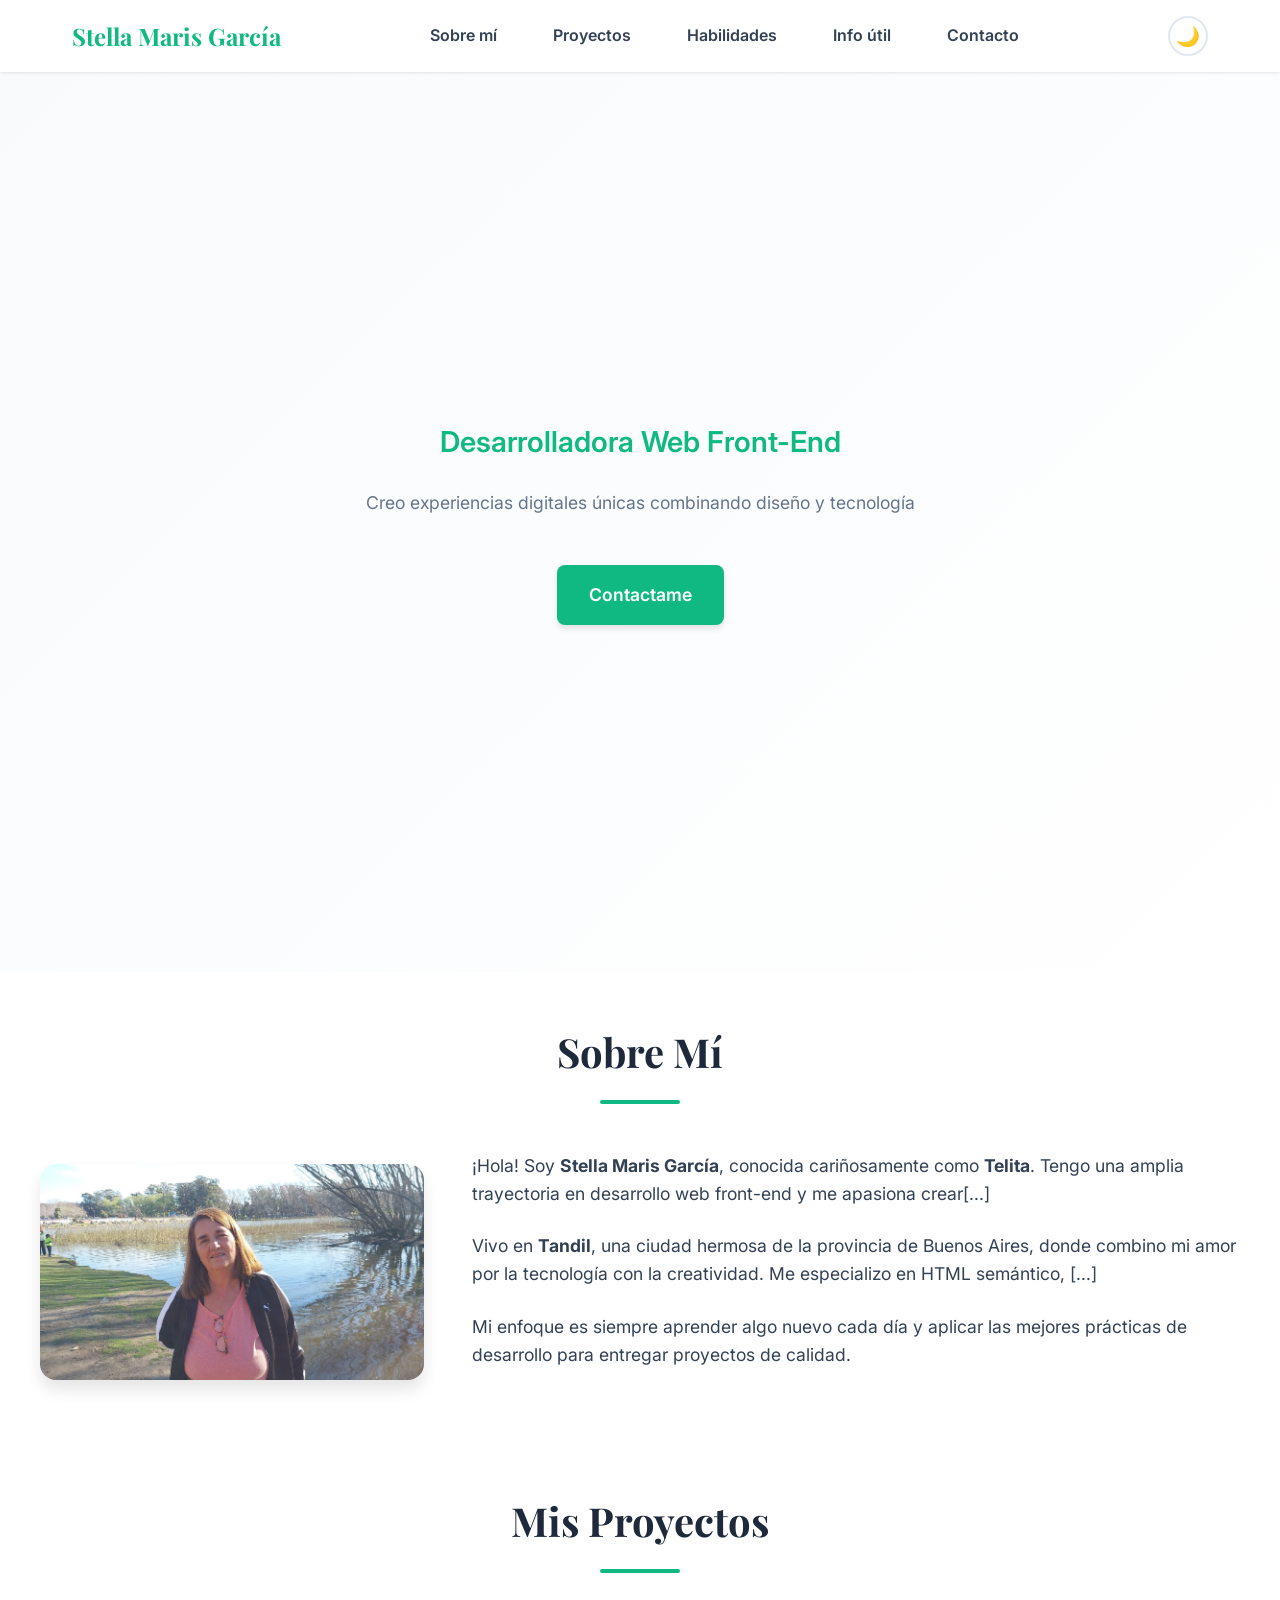
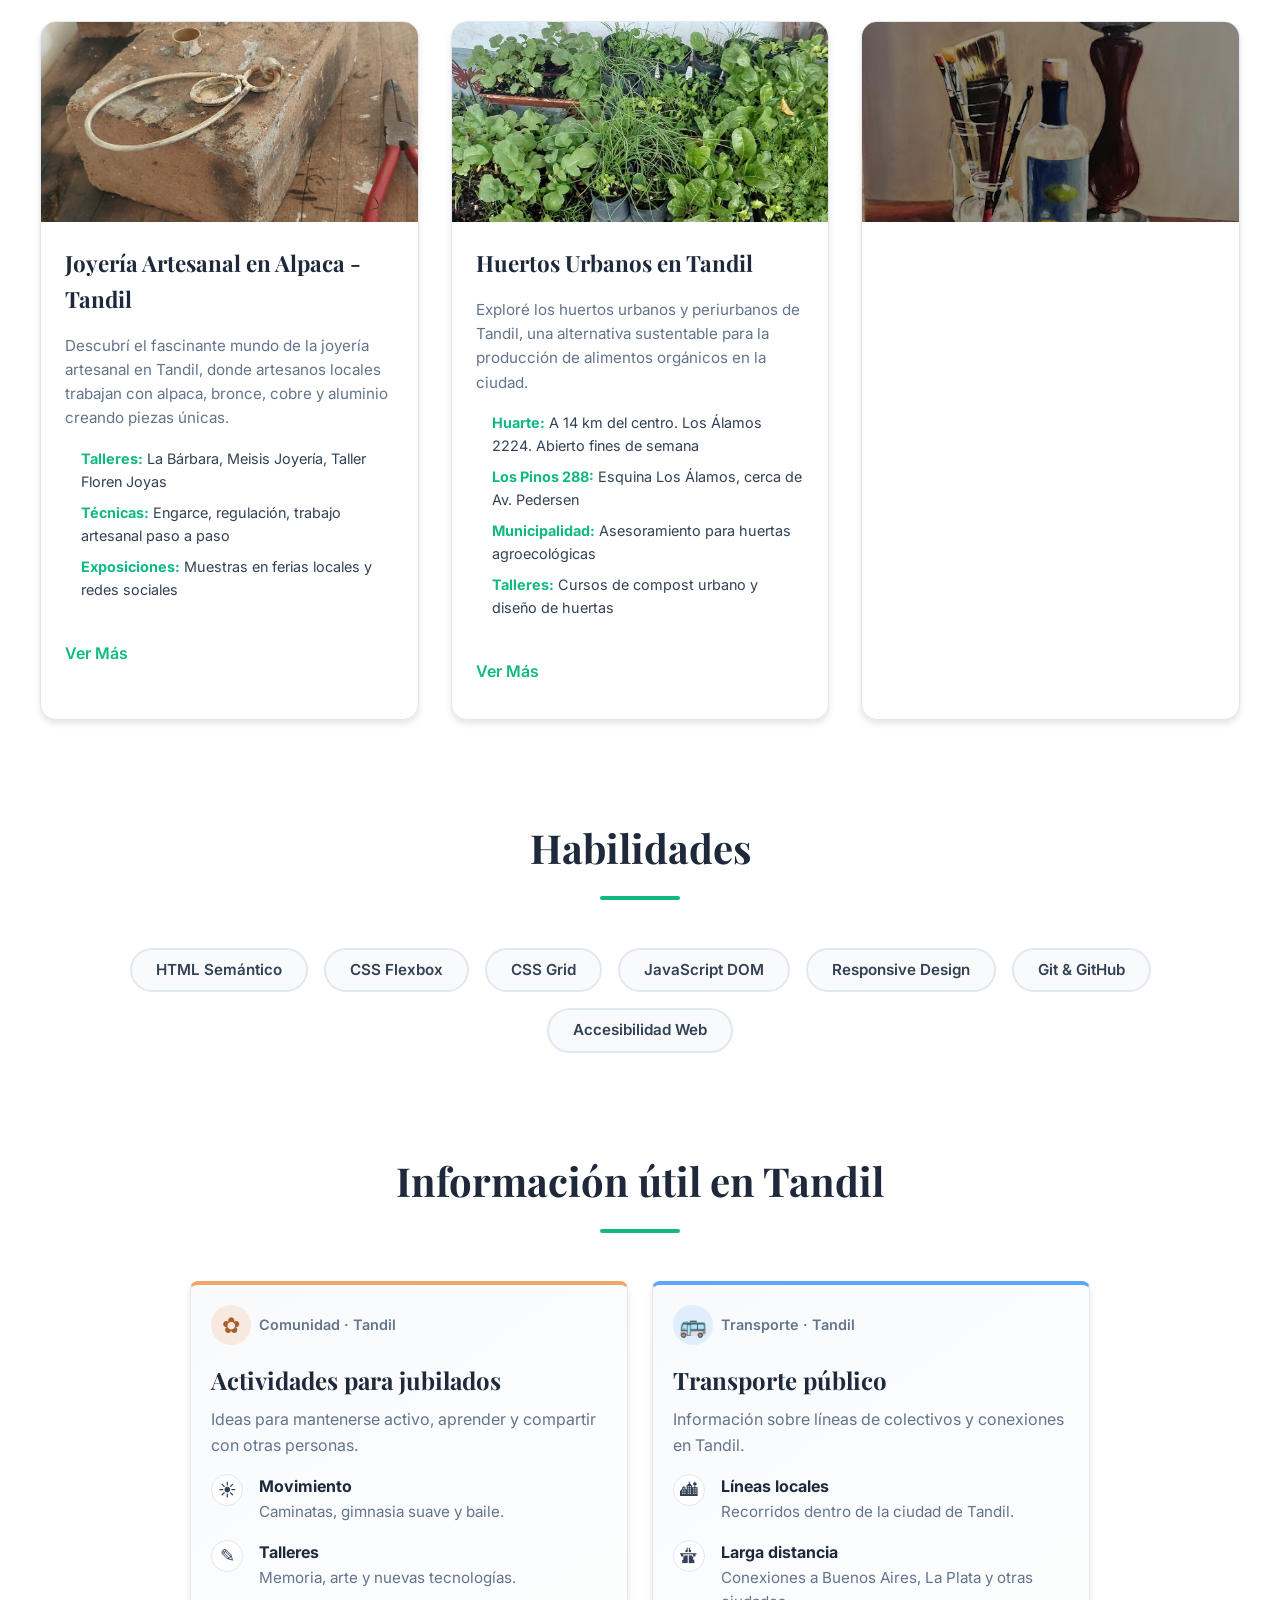
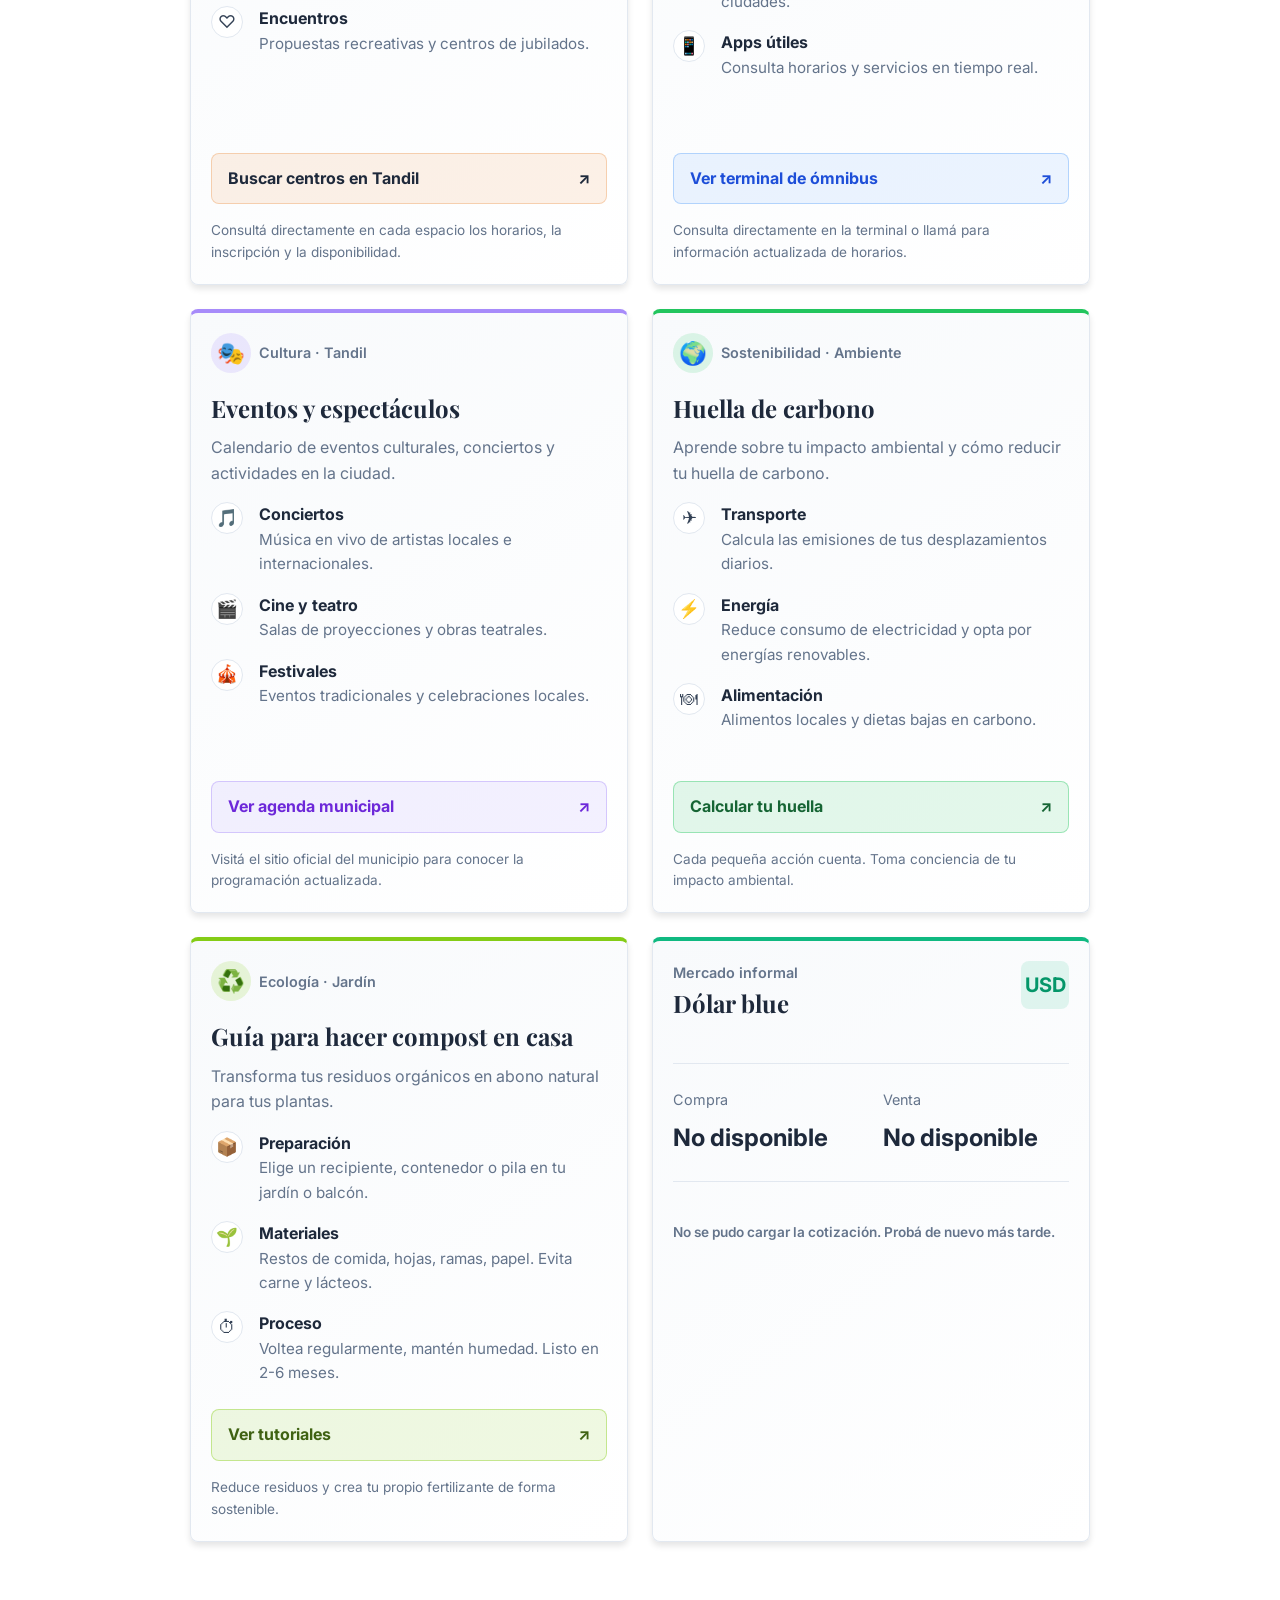
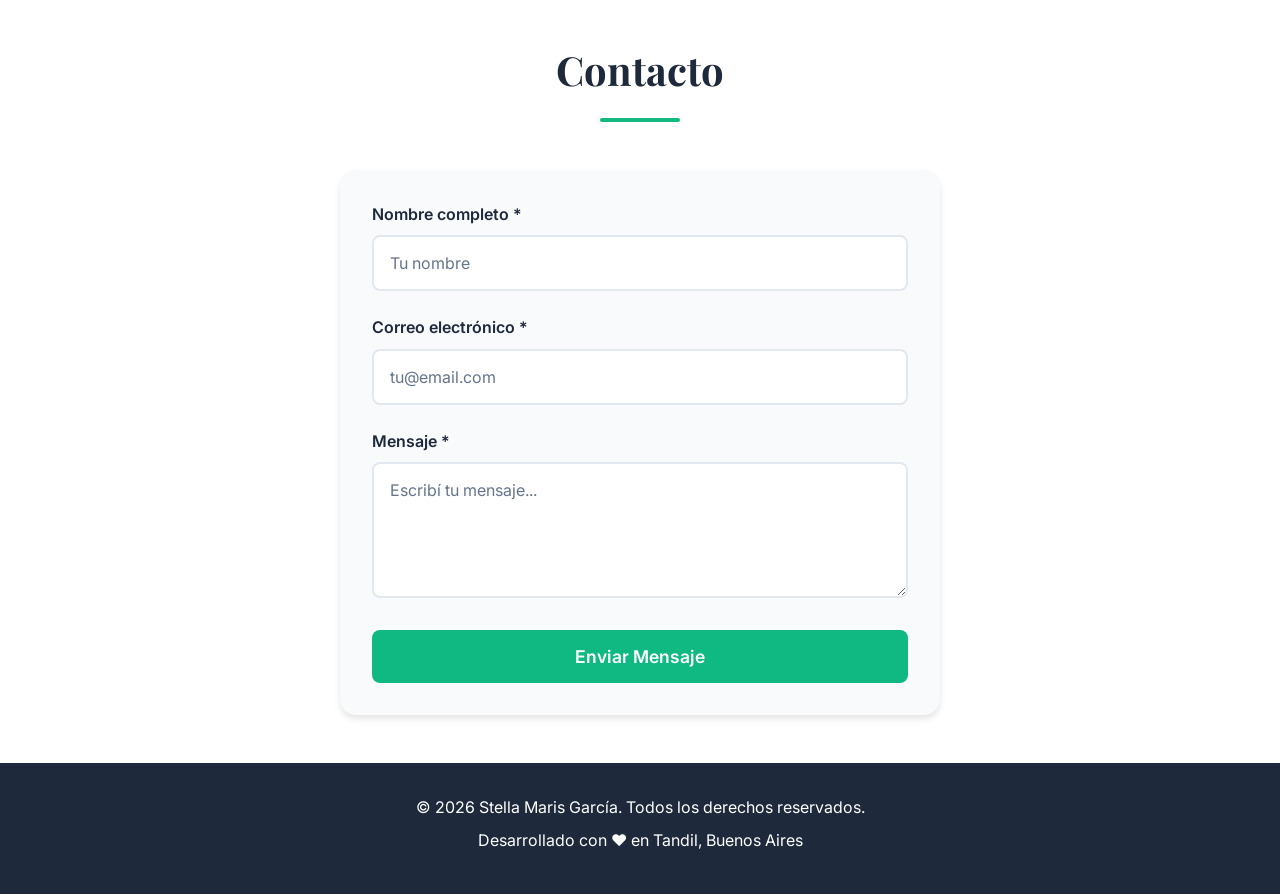
==== commit 1e3cc82c: "Reordenar la tarjeta de cotización al final de la sección info-util" ====
--- a/index.html
+++ b/index.html
@@ -43,7 +43,7 @@
             <img src="img/2026-09-15T09_10_55.jpg" alt="Stella Maris García junto al lago de Tandil en un día soleado" class="profile-img">
           </div>
           <div class="sobre-mi-text">
-            <p>¡Hola! Soy <strong>Stella Maris García</strong>, conocida cariñosamente como <strong>Telita</strong>. Tengo una amplia trayectoria en desarrollo web front-end y me apasiona crear sit[...]
+            <p>¡Hola! Soy <strong>Stella Maris García</strong>, conocida cariñosamente como <strong>Telita</strong>. Tengo una amplia trayectoria en desarrollo web front-end y me apasiona crear[...]
             <p>Vivo en <strong>Tandil</strong>, una ciudad hermosa de la provincia de Buenos Aires, donde combino mi amor por la tecnología con la creatividad. Me especializo en HTML semántico, [...]
             <p>Mi enfoque es siempre aprender algo nuevo cada día y aplicar las mejores prácticas de desarrollo para entregar proyectos de calidad.</p>
           </div>
@@ -134,6 +134,96 @@
       <div class="container">
         <h2 class="section-title">Información útil en Tandil</h2>
         <div class="informacion-util-grid">
+          <article class="actividades-card" aria-labelledby="actividades-titulo">
+            <div class="actividades-card-header">
+              <span class="actividades-icono" aria-hidden="true">✿</span>
+              <p class="actividades-etiqueta">Comunidad · Tandil</p>
+            </div>
+            <h3 id="actividades-titulo">Actividades para jubilados</h3>
+            <p class="actividades-intro">Ideas para mantenerse activo, aprender y compartir con otras personas.</p>
+            <ul class="actividades-lista">
+              <li><span aria-hidden="true">☀</span><div><strong>Movimiento</strong><p>Caminatas, gimnasia suave y baile.</p></div></li>
+              <li><span aria-hidden="true">✎</span><div><strong>Talleres</strong><p>Memoria, arte y nuevas tecnologías.</p></div></li>
+              <li><span aria-hidden="true">♡</span><div><strong>Encuentros</strong><p>Propuestas recreativas y centros de jubilados.</p></div></li>
+            </ul>
+            <a class="actividades-enlace" href="https://www.google.com/maps/search/centros+de+jubilados+en+Tandil" target="_blank" rel="noopener noreferrer">
+              Buscar centros en Tandil <span aria-hidden="true">↗</span>
+            </a>
+            <p class="actividades-nota">Consultá directamente en cada espacio los horarios, la inscripción y la disponibilidad.</p>
+          </article>
+
+          <article class="transporte-card" aria-labelledby="transporte-titulo">
+            <div class="transporte-card-header">
+              <span class="transporte-icono" aria-hidden="true">🚌</span>
+              <p class="transporte-etiqueta">Transporte · Tandil</p>
+            </div>
+            <h3 id="transporte-titulo">Transporte público</h3>
+            <p class="transporte-intro">Información sobre líneas de colectivos y conexiones en Tandil.</p>
+            <ul class="transporte-lista">
+              <li><span aria-hidden="true">🏙</span><div><strong>Líneas locales</strong><p>Recorridos dentro de la ciudad de Tandil.</p></div></li>
+              <li><span aria-hidden="true">🛣</span><div><strong>Larga distancia</strong><p>Conexiones a Buenos Aires, La Plata y otras ciudades.</p></div></li>
+              <li><span aria-hidden="true">📱</span><div><strong>Apps útiles</strong><p>Consulta horarios y servicios en tiempo real.</p></div></li>
+            </ul>
+            <a class="transporte-enlace" href="https://www.google.com/maps/search/terminal+de+ómnibus+Tandil" target="_blank" rel="noopener noreferrer">
+              Ver terminal de ómnibus <span aria-hidden="true">↗</span>
+            </a>
+            <p class="transporte-nota">Consulta directamente en la terminal o llamá para información actualizada de horarios.</p>
+          </article>
+
+          <article class="cultura-card" aria-labelledby="cultura-titulo">
+            <div class="cultura-card-header">
+              <span class="cultura-icono" aria-hidden="true">🎭</span>
+              <p class="cultura-etiqueta">Cultura · Tandil</p>
+            </div>
+            <h3 id="cultura-titulo">Eventos y espectáculos</h3>
+            <p class="cultura-intro">Calendario de eventos culturales, conciertos y actividades en la ciudad.</p>
+            <ul class="cultura-lista">
+              <li><span aria-hidden="true">🎵</span><div><strong>Conciertos</strong><p>Música en vivo de artistas locales e internacionales.</p></div></li>
+              <li><span aria-hidden="true">🎬</span><div><strong>Cine y teatro</strong><p>Salas de proyecciones y obras teatrales.</p></div></li>
+              <li><span aria-hidden="true">🎪</span><div><strong>Festivales</strong><p>Eventos tradicionales y celebraciones locales.</p></div></li>
+            </ul>
+            <a class="cultura-enlace" href="https://www.tandil.gob.ar" target="_blank" rel="noopener noreferrer">
+              Ver agenda municipal <span aria-hidden="true">↗</span>
+            </a>
+            <p class="cultura-nota">Visitá el sitio oficial del municipio para conocer la programación actualizada.</p>
+          </article>
+
+          <article class="huella-carbono-card" aria-labelledby="huella-titulo">
+            <div class="huella-carbono-card-header">
+              <span class="huella-carbono-icono" aria-hidden="true">🌍</span>
+              <p class="huella-carbono-etiqueta">Sostenibilidad · Ambiente</p>
+            </div>
+            <h3 id="huella-titulo">Huella de carbono</h3>
+            <p class="huella-carbono-intro">Aprende sobre tu impacto ambiental y cómo reducir tu huella de carbono.</p>
+            <ul class="huella-carbono-lista">
+              <li><span aria-hidden="true">✈</span><div><strong>Transporte</strong><p>Calcula las emisiones de tus desplazamientos diarios.</p></div></li>
+              <li><span aria-hidden="true">⚡</span><div><strong>Energía</strong><p>Reduce consumo de electricidad y opta por energías renovables.</p></div></li>
+              <li><span aria-hidden="true">🍽</span><div><strong>Alimentación</strong><p>Alimentos locales y dietas bajas en carbono.</p></div></li>
+            </ul>
+            <a class="huella-carbono-enlace" href="https://www.carbonfootprint.com/calculator.html" target="_blank" rel="noopener noreferrer">
+              Calcular tu huella <span aria-hidden="true">↗</span>
+            </a>
+            <p class="huella-carbono-nota">Cada pequeña acción cuenta. Toma conciencia de tu impacto ambiental.</p>
+          </article>
+
+          <article class="compost-card" aria-labelledby="compost-titulo">
+            <div class="compost-card-header">
+              <span class="compost-icono" aria-hidden="true">♻️</span>
+              <p class="compost-etiqueta">Ecología · Jardín</p>
+            </div>
+            <h3 id="compost-titulo">Guía para hacer compost en casa</h3>
+            <p class="compost-intro">Transforma tus residuos orgánicos en abono natural para tus plantas.</p>
+            <ul class="compost-lista">
+              <li><span aria-hidden="true">📦</span><div><strong>Preparación</strong><p>Elige un recipiente, contenedor o pila en tu jardín o balcón.</p></div></li>
+              <li><span aria-hidden="true">🌱</span><div><strong>Materiales</strong><p>Restos de comida, hojas, ramas, papel. Evita carne y lácteos.</p></div></li>
+              <li><span aria-hidden="true">⏱</span><div><strong>Proceso</strong><p>Voltea regularmente, mantén humedad. Listo en 2-6 meses.</p></div></li>
+            </ul>
+            <a class="compost-enlace" href="https://www.youtube.com/results?search_query=tutorial+compost+casero" target="_blank" rel="noopener noreferrer">
+              Ver tutoriales <span aria-hidden="true">↗</span>
+            </a>
+            <p class="compost-nota">Reduce residuos y crea tu propio fertilizante de forma sostenible.</p>
+          </article>
+
           <article class="cotizacion-card" aria-labelledby="cotizacion-titulo">
             <div class="cotizacion-card-header">
               <div>
@@ -154,96 +244,6 @@
             </div>
             <p id="cotizacion-actualizacion" class="cotizacion-actualizacion">Consultando cotización...</p>
           </article>
-
-          <article class="actividades-card" aria-labelledby="actividades-titulo">
-            <div class="actividades-card-header">
-              <span class="actividades-icono" aria-hidden="true">✿</span>
-              <p class="actividades-etiqueta">Comunidad · Tandil</p>
-            </div>
-            <h3 id="actividades-titulo">Actividades para jubilados</h3>
-            <p class="actividades-intro">Ideas para mantenerse activo, aprender y compartir con otras personas.</p>
-            <ul class="actividades-lista">
-              <li><span aria-hidden="true">☀</span><div><strong>Movimiento</strong><p>Caminatas, gimnasia suave y baile.</p></div></li>
-              <li><span aria-hidden="true">✎</span><div><strong>Talleres</strong><p>Memoria, arte y nuevas tecnologías.</p></div></li>
-              <li><span aria-hidden="true">♡</span><div><strong>Encuentros</strong><p>Propuestas recreativas y centros de jubilados.</p></div></li>
-            </ul>
-            <a class="actividades-enlace" href="https://www.google.com/maps/search/centros+de+jubilados+en+Tandil" target="_blank" rel="noopener noreferrer">
-              Buscar centros en Tandil <span aria-hidden="true">↗</span>
-            </a>
-            <p class="actividades-nota">Consultá directamente en cada espacio los horarios, la inscripción y la disponibilidad.</p>
-          </article>
-
-          <article class="transporte-card" aria-labelledby="transporte-titulo">
-            <div class="transporte-card-header">
-              <span class="transporte-icono" aria-hidden="true">🚌</span>
-              <p class="transporte-etiqueta">Transporte · Tandil</p>
-            </div>
-            <h3 id="transporte-titulo">Transporte público</h3>
-            <p class="transporte-intro">Información sobre líneas de colectivos y conexiones en Tandil.</p>
-            <ul class="transporte-lista">
-              <li><span aria-hidden="true">🏙</span><div><strong>Líneas locales</strong><p>Recorridos dentro de la ciudad de Tandil.</p></div></li>
-              <li><span aria-hidden="true">🛣</span><div><strong>Larga distancia</strong><p>Conexiones a Buenos Aires, La Plata y otras ciudades.</p></div></li>
-              <li><span aria-hidden="true">📱</span><div><strong>Apps útiles</strong><p>Consulta horarios y servicios en tiempo real.</p></div></li>
-            </ul>
-            <a class="transporte-enlace" href="https://www.google.com/maps/search/terminal+de+ómnibus+Tandil" target="_blank" rel="noopener noreferrer">
-              Ver terminal de ómnibus <span aria-hidden="true">↗</span>
-            </a>
-            <p class="transporte-nota">Consulta directamente en la terminal o llamá para información actualizada de horarios.</p>
-          </article>
-
-          <article class="cultura-card" aria-labelledby="cultura-titulo">
-            <div class="cultura-card-header">
-              <span class="cultura-icono" aria-hidden="true">🎭</span>
-              <p class="cultura-etiqueta">Cultura · Tandil</p>
-            </div>
-            <h3 id="cultura-titulo">Eventos y espectáculos</h3>
-            <p class="cultura-intro">Calendario de eventos culturales, conciertos y actividades en la ciudad.</p>
-            <ul class="cultura-lista">
-              <li><span aria-hidden="true">🎵</span><div><strong>Conciertos</strong><p>Música en vivo de artistas locales e internacionales.</p></div></li>
-              <li><span aria-hidden="true">🎬</span><div><strong>Cine y teatro</strong><p>Salas de proyecciones y obras teatrales.</p></div></li>
-              <li><span aria-hidden="true">🎪</span><div><strong>Festivales</strong><p>Eventos tradicionales y celebraciones locales.</p></div></li>
-            </ul>
-            <a class="cultura-enlace" href="https://www.tandil.gob.ar" target="_blank" rel="noopener noreferrer">
-              Ver agenda municipal <span aria-hidden="true">↗</span>
-            </a>
-            <p class="cultura-nota">Visitá el sitio oficial del municipio para conocer la programación actualizada.</p>
-          </article>
-
-          <article class="huella-carbono-card" aria-labelledby="huella-titulo">
-            <div class="huella-carbono-card-header">
-              <span class="huella-carbono-icono" aria-hidden="true">🌍</span>
-              <p class="huella-carbono-etiqueta">Sostenibilidad · Ambiente</p>
-            </div>
-            <h3 id="huella-titulo">Huella de carbono</h3>
-            <p class="huella-carbono-intro">Aprende sobre tu impacto ambiental y cómo reducir tu huella de carbono.</p>
-            <ul class="huella-carbono-lista">
-              <li><span aria-hidden="true">✈</span><div><strong>Transporte</strong><p>Calcula las emisiones de tus desplazamientos diarios.</p></div></li>
-              <li><span aria-hidden="true">⚡</span><div><strong>Energía</strong><p>Reduce consumo de electricidad y opta por energías renovables.</p></div></li>
-              <li><span aria-hidden="true">🍽</span><div><strong>Alimentación</strong><p>Alimentos locales y dietas bajas en carbono.</p></div></li>
-            </ul>
-            <a class="huella-carbono-enlace" href="https://www.carbonfootprint.com/calculator.html" target="_blank" rel="noopener noreferrer">
-              Calcular tu huella <span aria-hidden="true">↗</span>
-            </a>
-            <p class="huella-carbono-nota">Cada pequeña acción cuenta. Toma conciencia de tu impacto ambiental.</p>
-          </article>
-
-          <article class="compost-card" aria-labelledby="compost-titulo">
-            <div class="compost-card-header">
-              <span class="compost-icono" aria-hidden="true">♻️</span>
-              <p class="compost-etiqueta">Ecología · Jardín</p>
-            </div>
-            <h3 id="compost-titulo">Guía para hacer compost en casa</h3>
-            <p class="compost-intro">Transforma tus residuos orgánicos en abono natural para tus plantas.</p>
-            <ul class="compost-lista">
-              <li><span aria-hidden="true">📦</span><div><strong>Preparación</strong><p>Elige un recipiente, contenedor o pila en tu jardín o balcón.</p></div></li>
-              <li><span aria-hidden="true">🌱</span><div><strong>Materiales</strong><p>Restos de comida, hojas, ramas, papel. Evita carne y lácteos.</p></div></li>
-              <li><span aria-hidden="true">⏱</span><div><strong>Proceso</strong><p>Voltea regularmente, mantén humedad. Listo en 2-6 meses.</p></div></li>
-            </ul>
-            <a class="compost-enlace" href="https://www.youtube.com/results?search_query=tutorial+compost+casero" target="_blank" rel="noopener noreferrer">
-              Ver tutoriales <span aria-hidden="true">↗</span>
-            </a>
-            <p class="compost-nota">Reduce residuos y crea tu propio fertilizante de forma sostenible.</p>
-          </article>
         </div>
       </div>
     </section>
--- a/styles.css
+++ b/styles.css
@@ -204,54 +204,92 @@
   box-shadow: var(--sombra-fuerte);
 }
 
-/* ===== COTIZACIÓN DEL DÓLAR ===== */
+/* ===== INFORMACIÓN ÚTIL ===== */
 .informacion-util-grid {
   display: grid;
   grid-template-columns: repeat(2, minmax(0, 1fr));
+  grid-auto-rows: 1fr;
   align-items: stretch;
   gap: var(--espaciado-md);
   max-width: 900px;
   margin: 0 auto;
 }
 
-.cotizacion-card {
+.cotizacion-card,
+.actividades-card,
+.transporte-card,
+.cultura-card,
+.huella-carbono-card,
+.compost-card {
   display: flex;
   flex-direction: column;
+  height: 100%;
   padding: 1.25rem;
-  background-color: var(--color-fondo-alt);
+  background: linear-gradient(145deg, var(--color-fondo-alt), var(--color-fondo));
   border: 1px solid var(--color-borde);
-  border-top: 4px solid var(--color-primario);
   border-radius: 0.5rem;
   box-shadow: var(--sombra-media);
-}
-
-.cotizacion-card-header,
-.cotizacion-valores {
-  display: flex;
-  justify-content: space-between;
-  align-items: center;
+  transition: all var(--transicion-media);
+}
+
+.cotizacion-card:hover {
+  transform: translateY(-2px);
+  box-shadow: var(--sombra-fuerte);
+}
+
+.cotizacion-card {
+  border-top: 4px solid var(--color-primario);
+}
+
+.cotizacion-card-header {
+  display: flex;
+  align-items: flex-start;
   gap: var(--espaciado-md);
+  margin-bottom: var(--espaciado-sm);
+}
+
+.cotizacion-card-header div {
+  flex: 1;
 }
 
 .cotizacion-card-header h3 {
   color: var(--color-secundario);
   font-family: var(--font-titulos);
   font-size: 1.5rem;
+  margin: 0;
 }
 
 .cotizacion-etiqueta,
-.cotizacion-actualizacion {
+.cotizacion-actualizacion,
+.actividades-etiqueta,
+.transporte-etiqueta,
+.cultura-etiqueta,
+.huella-carbono-etiqueta,
+.compost-etiqueta {
   color: var(--color-texto-claro);
   font-size: 0.9rem;
+  font-weight: 600;
+  margin: 0;
 }
 
 .cotizacion-moneda {
   color: var(--color-primario-oscuro);
   font-size: 1.25rem;
   font-weight: 700;
+  display: flex;
+  align-items: center;
+  justify-content: center;
+  width: 3rem;
+  height: 3rem;
+  background-color: rgba(16, 185, 129, 0.12);
+  border-radius: 0.5rem;
+  flex-shrink: 0;
 }
 
 .cotizacion-valores {
+  display: grid;
+  grid-template-columns: 1fr 1fr;
+  gap: var(--espaciado-md);
   margin: var(--espaciado-md) 0;
   padding: var(--espaciado-md) 0;
   border-top: 1px solid var(--color-borde);
@@ -260,18 +298,13 @@
 
 .cotizacion-valor {
   display: flex;
-  flex: 1;
   flex-direction: column;
   gap: var(--espaciado-xs);
 }
 
-.cotizacion-valor + .cotizacion-valor {
-  padding-left: var(--espaciado-md);
-  border-left: 1px solid var(--color-borde);
-}
-
 .cotizacion-valor span {
   color: var(--color-texto-claro);
+  font-size: 0.9rem;
 }
 
 .cotizacion-valor strong {
@@ -280,99 +313,131 @@
 }
 
 .actividades-card {
-  display: flex;
-  flex-direction: column;
-  padding: 1.25rem;
-  background: linear-gradient(145deg, var(--color-fondo-alt), var(--color-fondo));
-  border: 1px solid var(--color-borde);
   border-top: 4px solid #f0a66a;
-  border-radius: 0.5rem;
-  box-shadow: var(--sombra-media);
-}
-
-.actividades-card-header {
+}
+
+.actividades-card-header,
+.transporte-card-header,
+.cultura-card-header,
+.huella-carbono-card-header,
+.compost-card-header {
   display: flex;
   align-items: center;
   gap: var(--espaciado-xs);
   margin-bottom: var(--espaciado-sm);
 }
 
-.actividades-icono {
+.actividades-icono,
+.transporte-icono,
+.cultura-icono,
+.huella-carbono-icono,
+.compost-icono {
   display: grid;
   width: 2.5rem;
   height: 2.5rem;
   place-items: center;
+  border-radius: 50%;
+  font-size: 1.4rem;
+}
+
+.actividades-icono {
   color: #a85f2a;
   background-color: rgba(240, 166, 106, 0.2);
-  border-radius: 50%;
-  font-size: 1.4rem;
-}
-
-.actividades-etiqueta {
-  color: var(--color-texto-claro);
-  font-size: 0.9rem;
-  font-weight: 600;
-}
-
-.actividades-card h3 {
+}
+
+.actividades-card h3,
+.transporte-card h3,
+.cultura-card h3,
+.huella-carbono-card h3,
+.compost-card h3 {
   color: var(--color-secundario);
   font-family: var(--font-titulos);
   font-size: 1.5rem;
   margin-bottom: var(--espaciado-xs);
 }
 
-.actividades-intro {
+.actividades-intro,
+.transporte-intro,
+.cultura-intro,
+.huella-carbono-intro,
+.compost-intro {
   color: var(--color-texto-claro);
   margin-bottom: var(--espaciado-sm);
 }
 
-.actividades-lista {
+.actividades-lista,
+.transporte-lista,
+.cultura-lista,
+.huella-carbono-lista,
+.compost-lista {
   display: grid;
   gap: var(--espaciado-sm);
   margin-bottom: var(--espaciado-md);
 }
 
-.actividades-lista li {
+.actividades-lista li,
+.transporte-lista li,
+.cultura-lista li,
+.huella-carbono-lista li,
+.compost-lista li {
   display: flex;
   align-items: flex-start;
   gap: var(--espaciado-sm);
 }
 
-.actividades-lista li > span {
+.actividades-lista li > span,
+.transporte-lista li > span,
+.cultura-lista li > span,
+.huella-carbono-lista li > span,
+.compost-lista li > span {
   display: grid;
   flex: 0 0 2rem;
   width: 2rem;
   height: 2rem;
   place-items: center;
-  color: var(--color-primario-oscuro);
   background-color: var(--color-fondo);
   border: 1px solid var(--color-borde);
   border-radius: 50%;
   font-size: 1.1rem;
 }
 
-.actividades-lista strong {
+.actividades-lista strong,
+.transporte-lista strong,
+.cultura-lista strong,
+.huella-carbono-lista strong,
+.compost-lista strong {
   color: var(--color-secundario);
 }
 
-.actividades-lista p {
+.actividades-lista p,
+.transporte-lista p,
+.cultura-lista p,
+.huella-carbono-lista p,
+.compost-lista p {
   color: var(--color-texto-claro);
   font-size: 0.95rem;
 }
 
-.actividades-enlace {
+.actividades-enlace,
+.transporte-enlace,
+.cultura-enlace,
+.huella-carbono-enlace,
+.compost-enlace {
   display: flex;
   align-items: center;
   justify-content: space-between;
   gap: var(--espaciado-xs);
   margin-top: auto;
   padding: 0.75rem 1rem;
+  border-radius: 0.5rem;
+  font-weight: 700;
+  transition: background-color var(--transicion-rapida), transform var(--transicion-rapida);
+}
+
+.actividades-enlace {
   color: var(--color-secundario);
   background-color: rgba(240, 166, 106, 0.16);
   border: 1px solid rgba(240, 166, 106, 0.45);
-  border-radius: 0.5rem;
-  font-weight: 700;
-  transition: background-color var(--transicion-rapida), transform var(--transicion-rapida);
 }
 
 .actividades-enlace:hover {
@@ -380,7 +445,97 @@
   transform: translateY(-2px);
 }
 
-.actividades-nota {
+.transporte-card {
+  border-top: 4px solid #60a5fa;
+}
+
+.transporte-icono {
+  color: #2563eb;
+  background-color: rgba(96, 165, 250, 0.16);
+}
+
+.transporte-enlace {
+  color: #1d4ed8;
+  background-color: rgba(96, 165, 250, 0.12);
+  border: 1px solid rgba(96, 165, 250, 0.4);
+}
+
+.transporte-enlace:hover {
+  background-color: rgba(96, 165, 250, 0.2);
+  transform: translateY(-2px);
+}
+
+.cultura-card {
+  border-top: 4px solid #a78bfa;
+}
+
+.cultura-icono {
+  color: #7c3aed;
+  background-color: rgba(167, 139, 250, 0.18);
+}
+
+.cultura-enlace {
+  color: #6d28d9;
+  background-color: rgba(167, 139, 250, 0.12);
+  border: 1px solid rgba(167, 139, 250, 0.4);
+}
+
+.cultura-enlace:hover {
+  background-color: rgba(167, 139, 250, 0.2);
+  transform: translateY(-2px);
+}
+
+.huella-carbono-card {
+  border-top: 4px solid #22c55e;
+}
+
+.huella-carbono-icono {
+  color: #15803d;
+  background-color: rgba(34, 197, 94, 0.14);
+}
+
+.huella-carbono-enlace {
+  color: #166534;
+  background-color: rgba(34, 197, 94, 0.12);
+  border: 1px solid rgba(34, 197, 94, 0.38);
+}
+
+.huella-carbono-enlace:hover {
+  background-color: rgba(34, 197, 94, 0.2);
+  transform: translateY(-2px);
+}
+
+.compost-card {
+  border-top: 4px solid #84cc16;
+}
+
+.compost-icono {
+  color: #4d7c0f;
+  background-color: rgba(132, 204, 22, 0.16);
+}
+
+.compost-enlace {
+  color: #3f6212;
+  background-color: rgba(132, 204, 22, 0.12);
+  border: 1px solid rgba(132, 204, 22, 0.4);
+}
+
+.compost-enlace:hover {
+  background-color: rgba(132, 204, 22, 0.2);
+  transform: translateY(-2px);
+}
+
+.actividades-nota,
+.transporte-nota,
+.cultura-nota,
+.huella-carbono-nota,
+.compost-nota {
+  margin-top: var(--espaciado-sm);
+  color: var(--color-texto-claro);
+  font-size: 0.85rem;
+}
+
+.cotizacion-actualizacion {
   margin-top: var(--espaciado-sm);
   color: var(--color-texto-claro);
   font-size: 0.85rem;
@@ -725,11 +880,12 @@
     padding: var(--espaciado-md);
   }
 
-  .cotizacion-card {
-    padding: var(--espaciado-md);
-  }
-
-  .actividades-card {
+  .cotizacion-card,
+  .actividades-card,
+  .transporte-card,
+  .cultura-card,
+  .huella-carbono-card,
+  .compost-card {
     padding: var(--espaciado-md);
   }
 
@@ -760,4 +916,4 @@
   html {
     scroll-behavior: auto;
   }
-}+}
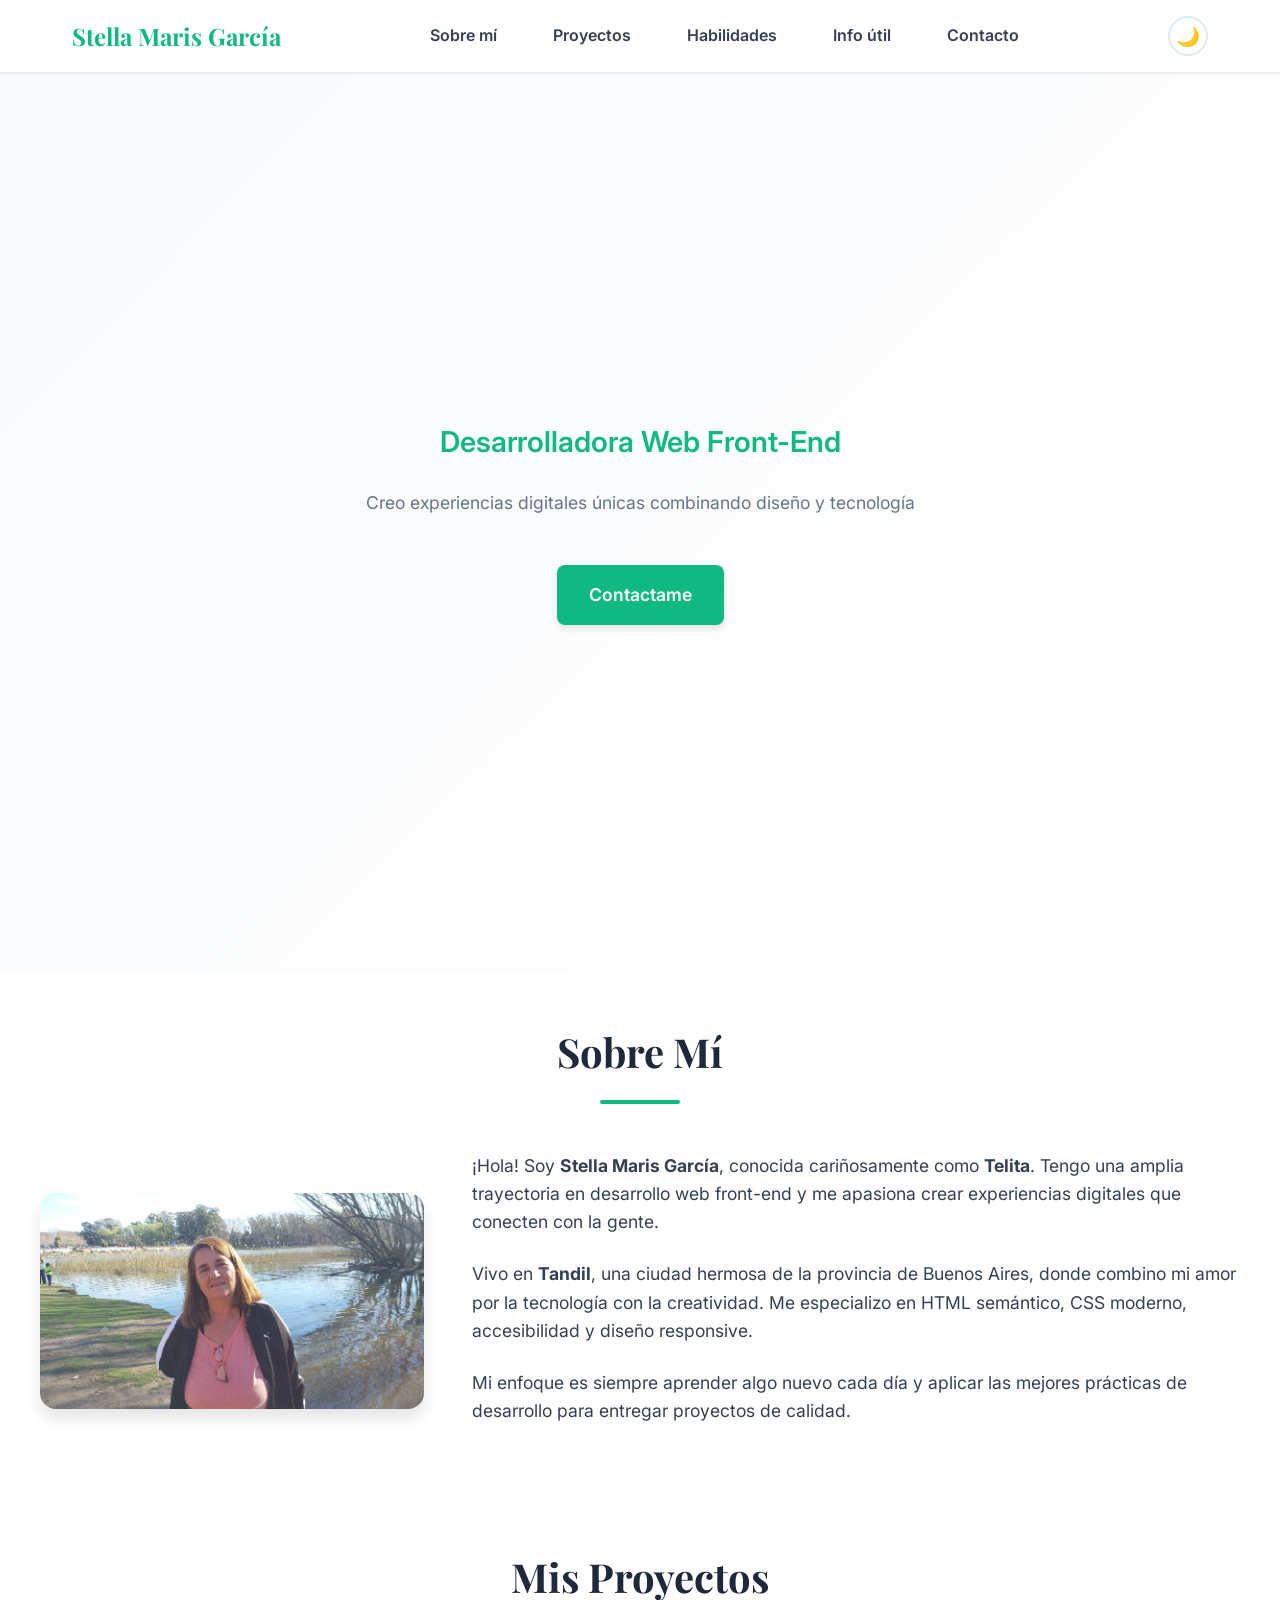
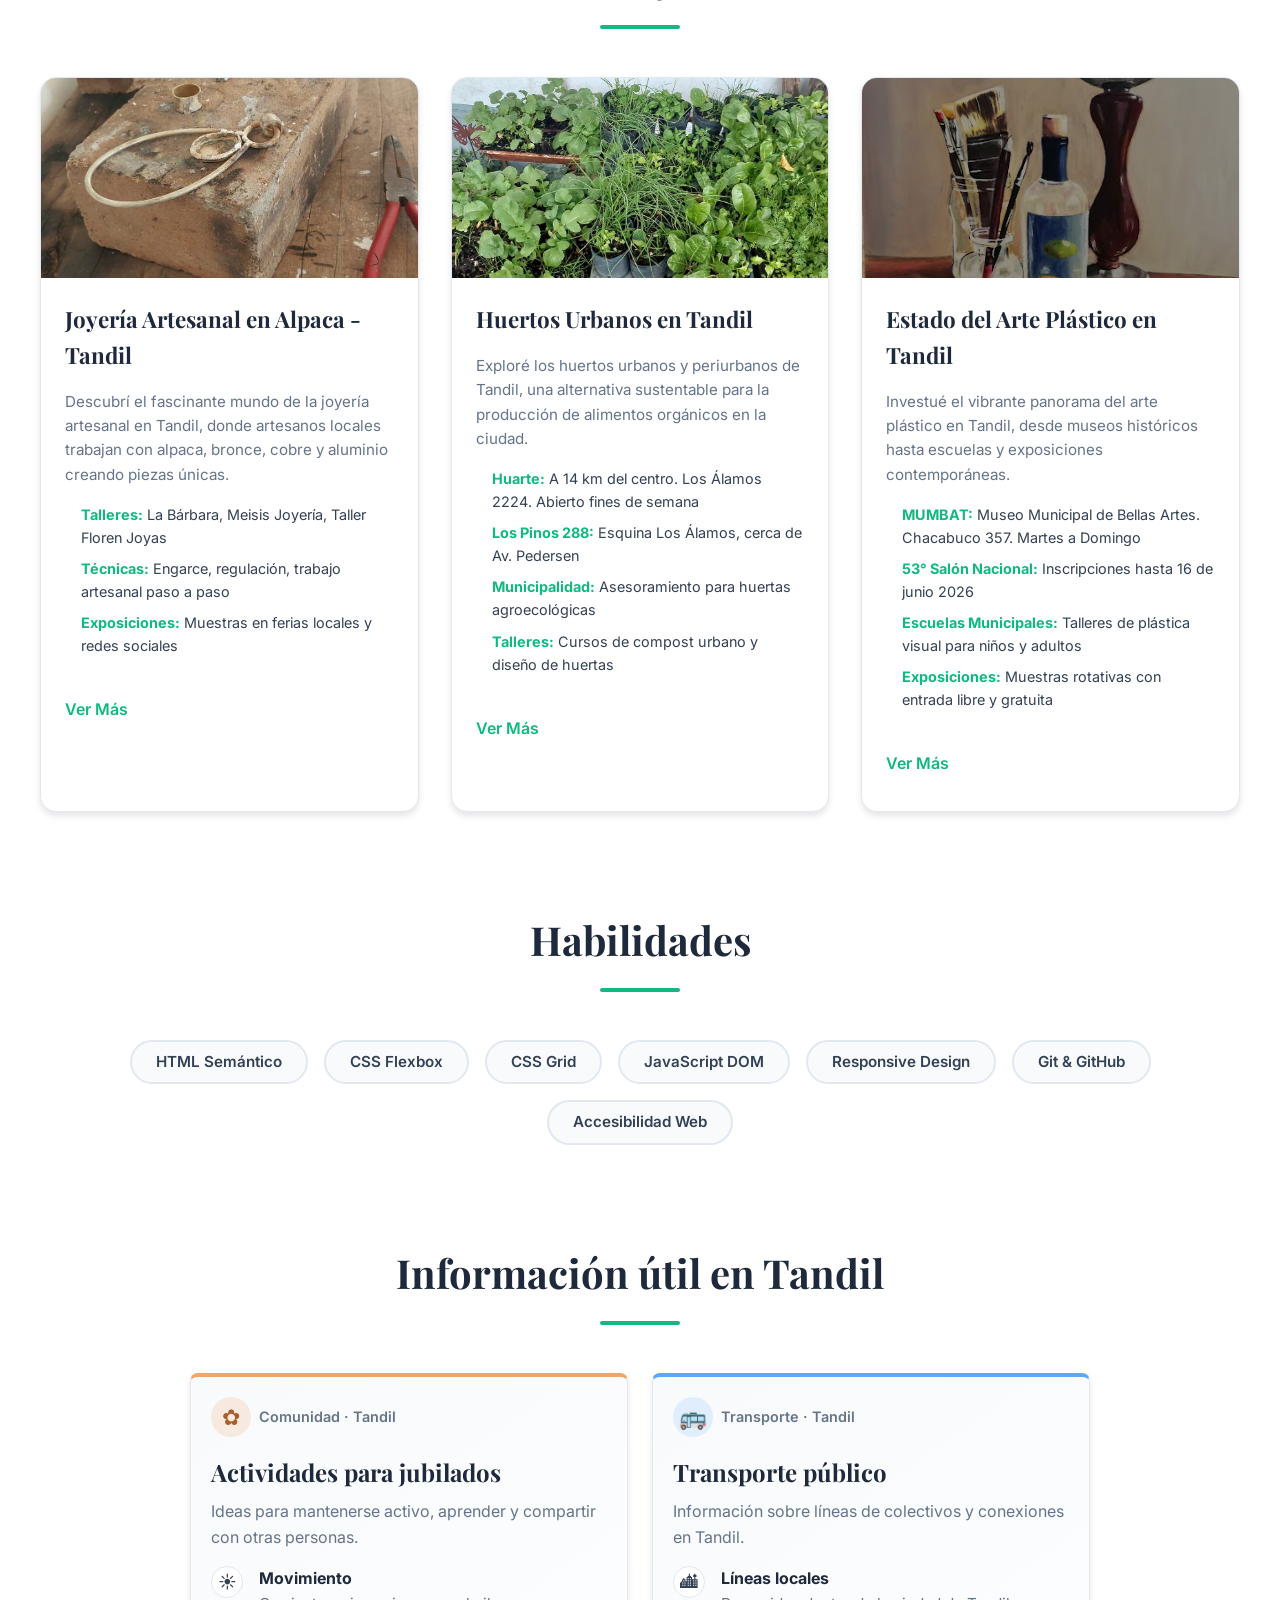
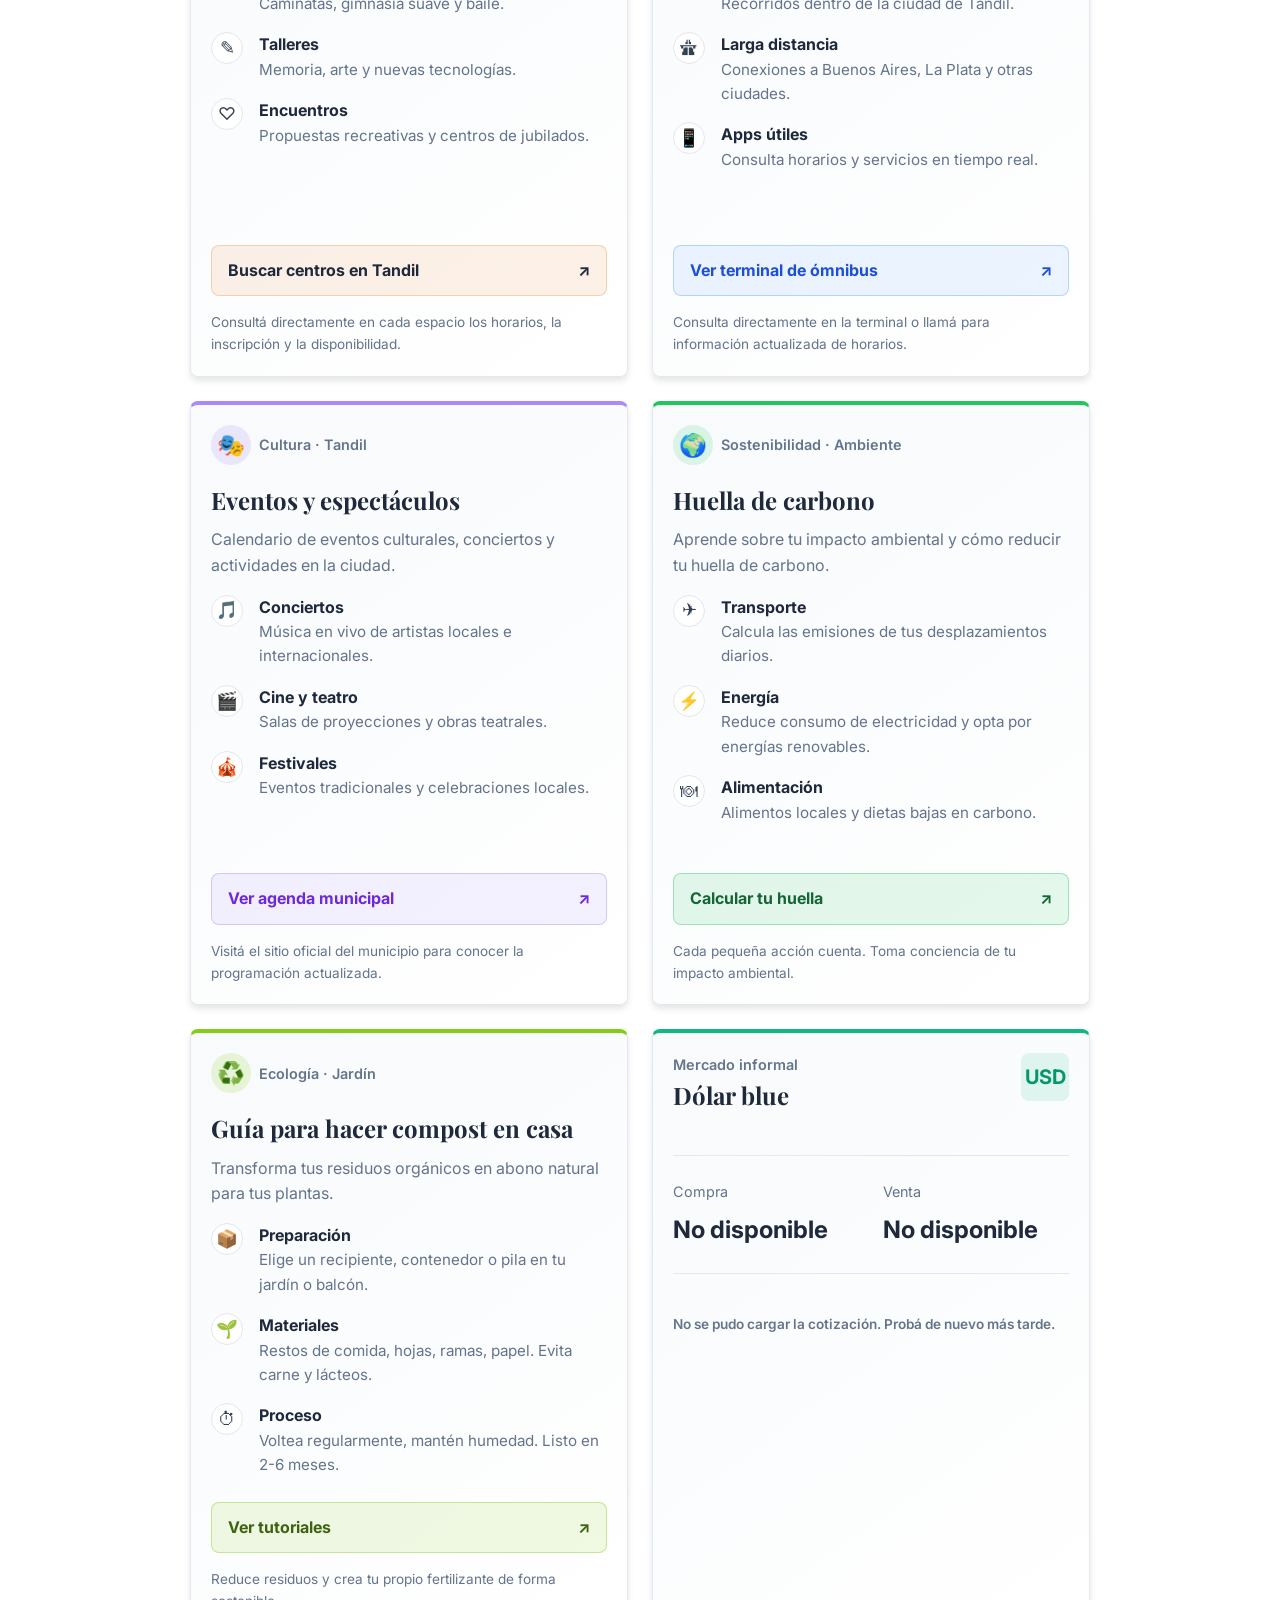
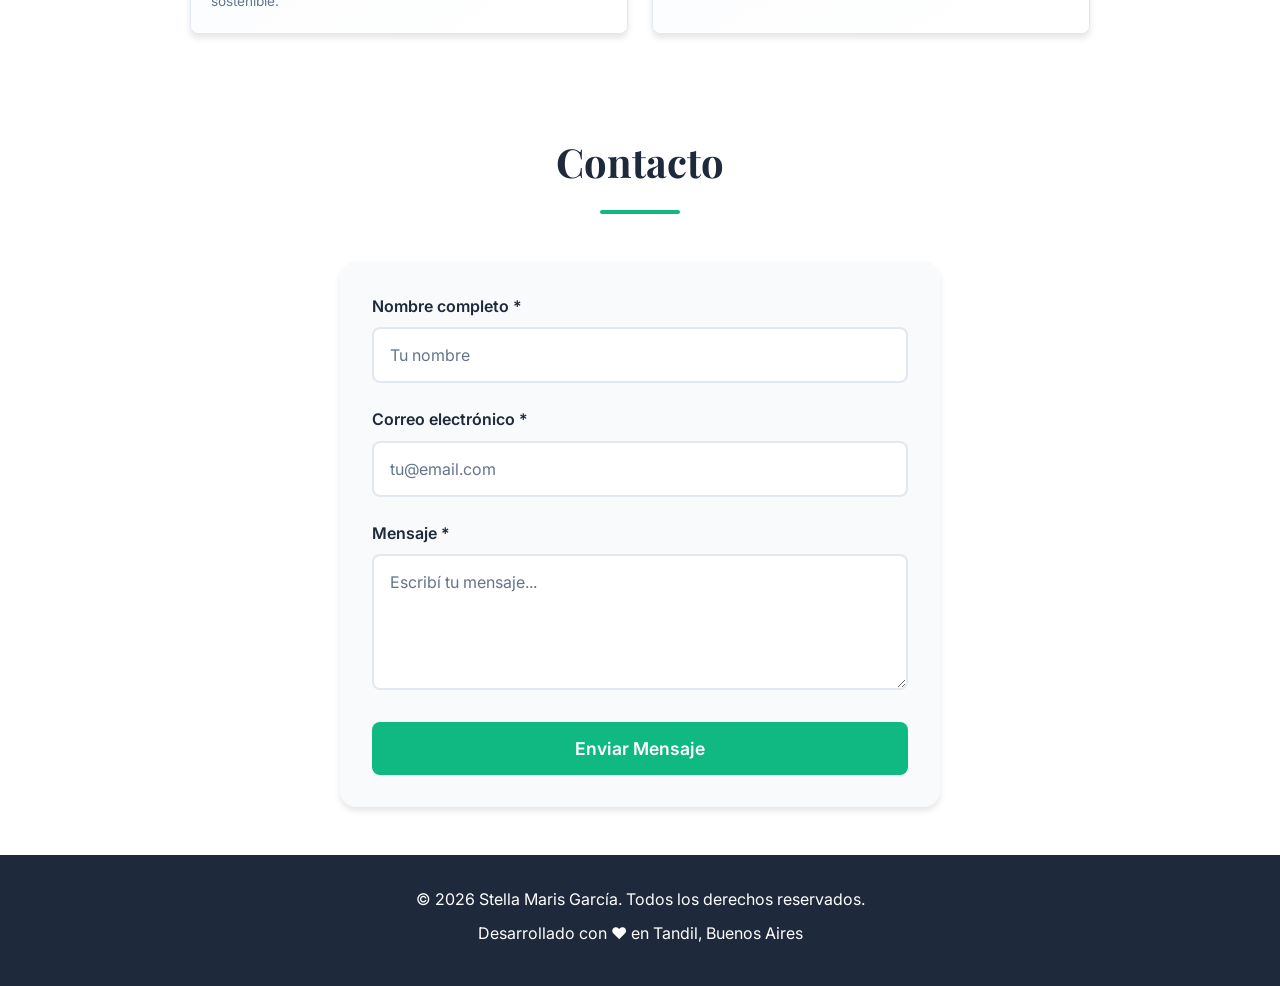
==== commit 9de3e6f0: "Corregir alt truncado de la imagen de arte en la tarjeta de proyectos" ====
--- a/index.html
+++ b/index.html
@@ -43,8 +43,8 @@
             <img src="img/2026-09-15T09_10_55.jpg" alt="Stella Maris García junto al lago de Tandil en un día soleado" class="profile-img">
           </div>
           <div class="sobre-mi-text">
-            <p>¡Hola! Soy <strong>Stella Maris García</strong>, conocida cariñosamente como <strong>Telita</strong>. Tengo una amplia trayectoria en desarrollo web front-end y me apasiona crear[...]
-            <p>Vivo en <strong>Tandil</strong>, una ciudad hermosa de la provincia de Buenos Aires, donde combino mi amor por la tecnología con la creatividad. Me especializo en HTML semántico, [...]
+            <p>¡Hola! Soy <strong>Stella Maris García</strong>, conocida cariñosamente como <strong>Telita</strong>. Tengo una amplia trayectoria en desarrollo web front-end y me apasiona crear experiencias digitales que conecten con la gente.</p>
+            <p>Vivo en <strong>Tandil</strong>, una ciudad hermosa de la provincia de Buenos Aires, donde combino mi amor por la tecnología con la creatividad. Me especializo en HTML semántico, CSS moderno, accesibilidad y diseño responsive.</p>
             <p>Mi enfoque es siempre aprender algo nuevo cada día y aplicar las mejores prácticas de desarrollo para entregar proyectos de calidad.</p>
           </div>
         </div>
@@ -94,7 +94,7 @@
           <!-- Proyecto 3: Arte Plástico -->
           <article class="tarjeta-proyecto">
             <div class="proyecto-imagen">
-              <img src="img/cuadro.jpg" alt="Still life painting with a round yellow fruit, a blue bottle, paintbrushes, and a tall dark vase on a wooden table, against a warm neutral wall. The sc[...]
+              <img src="img/cuadro.jpg" alt="Naturaleza muerta con frutas, botellas, pinceles y un jarrón sobre una mesa de madera frente a una pared cálida">
             </div>
             <div class="proyecto-content">
               <h3>Estado del Arte Plástico en Tandil</h3>
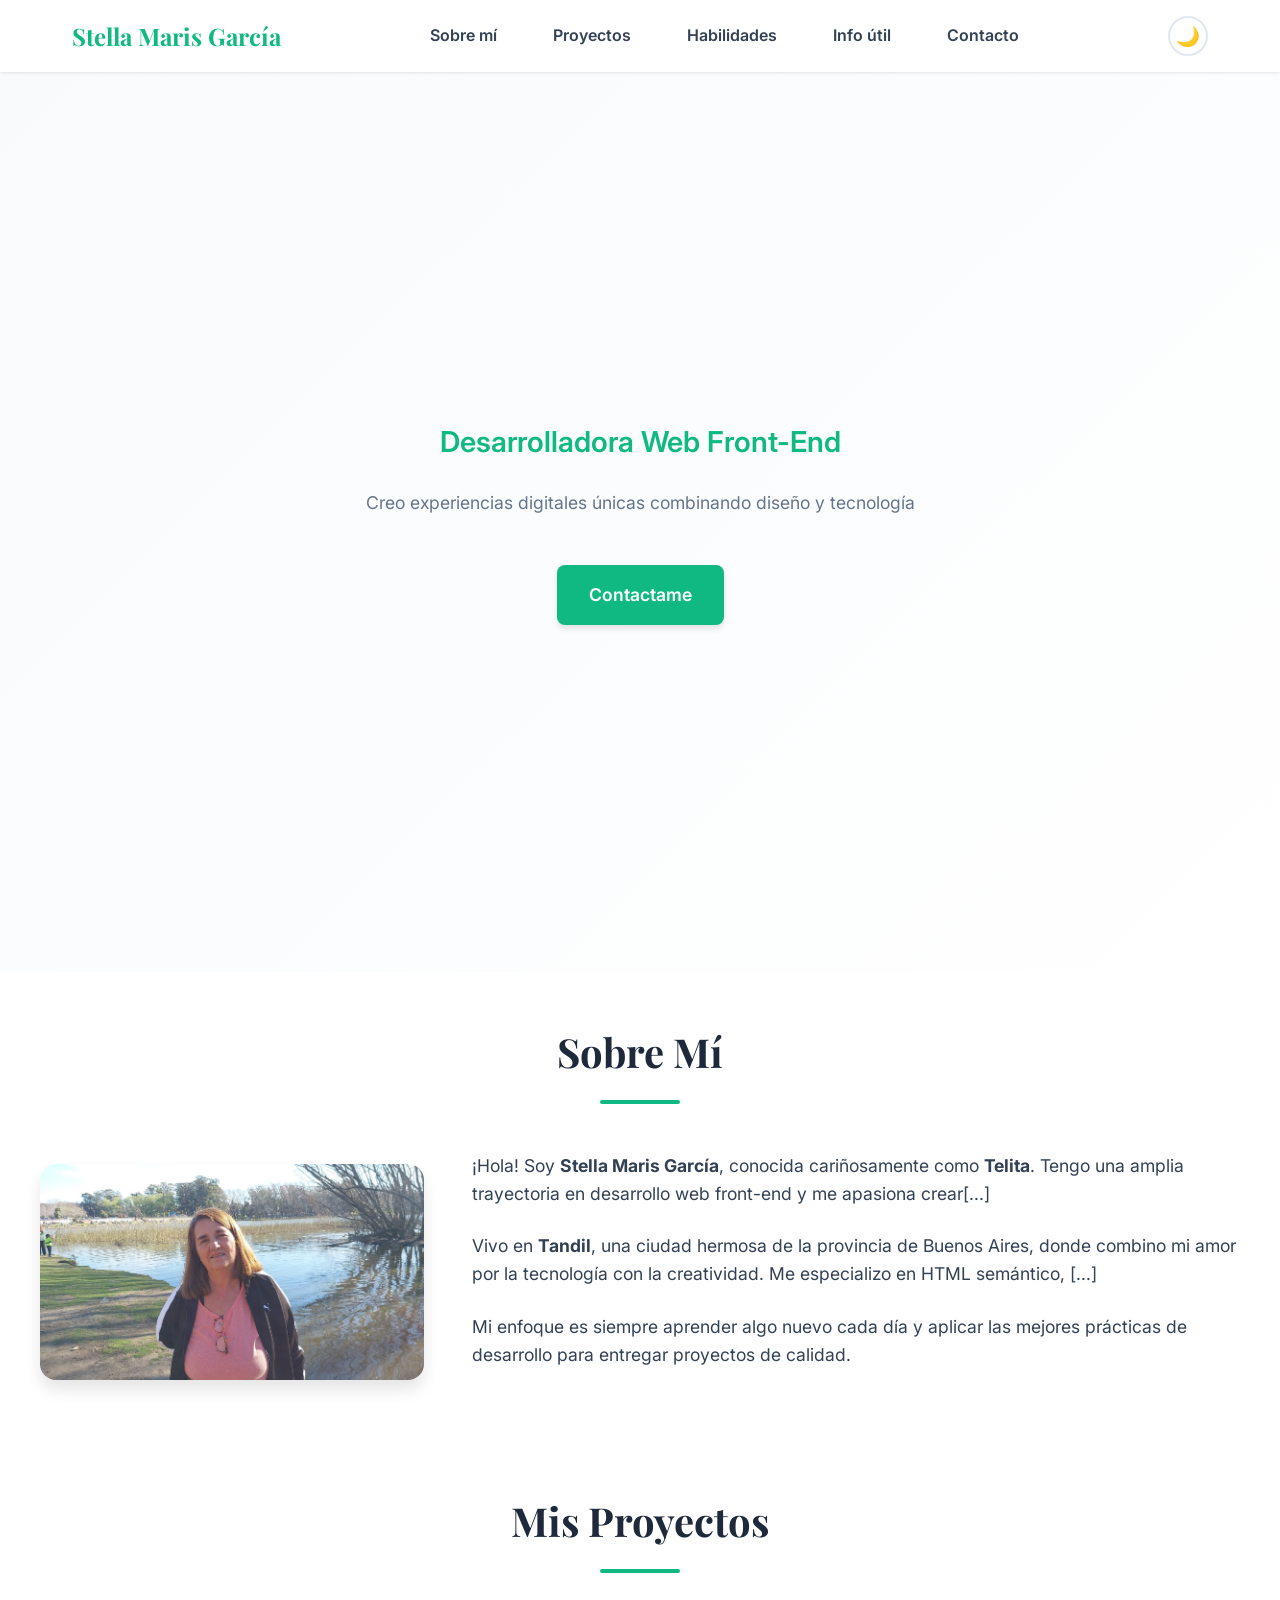
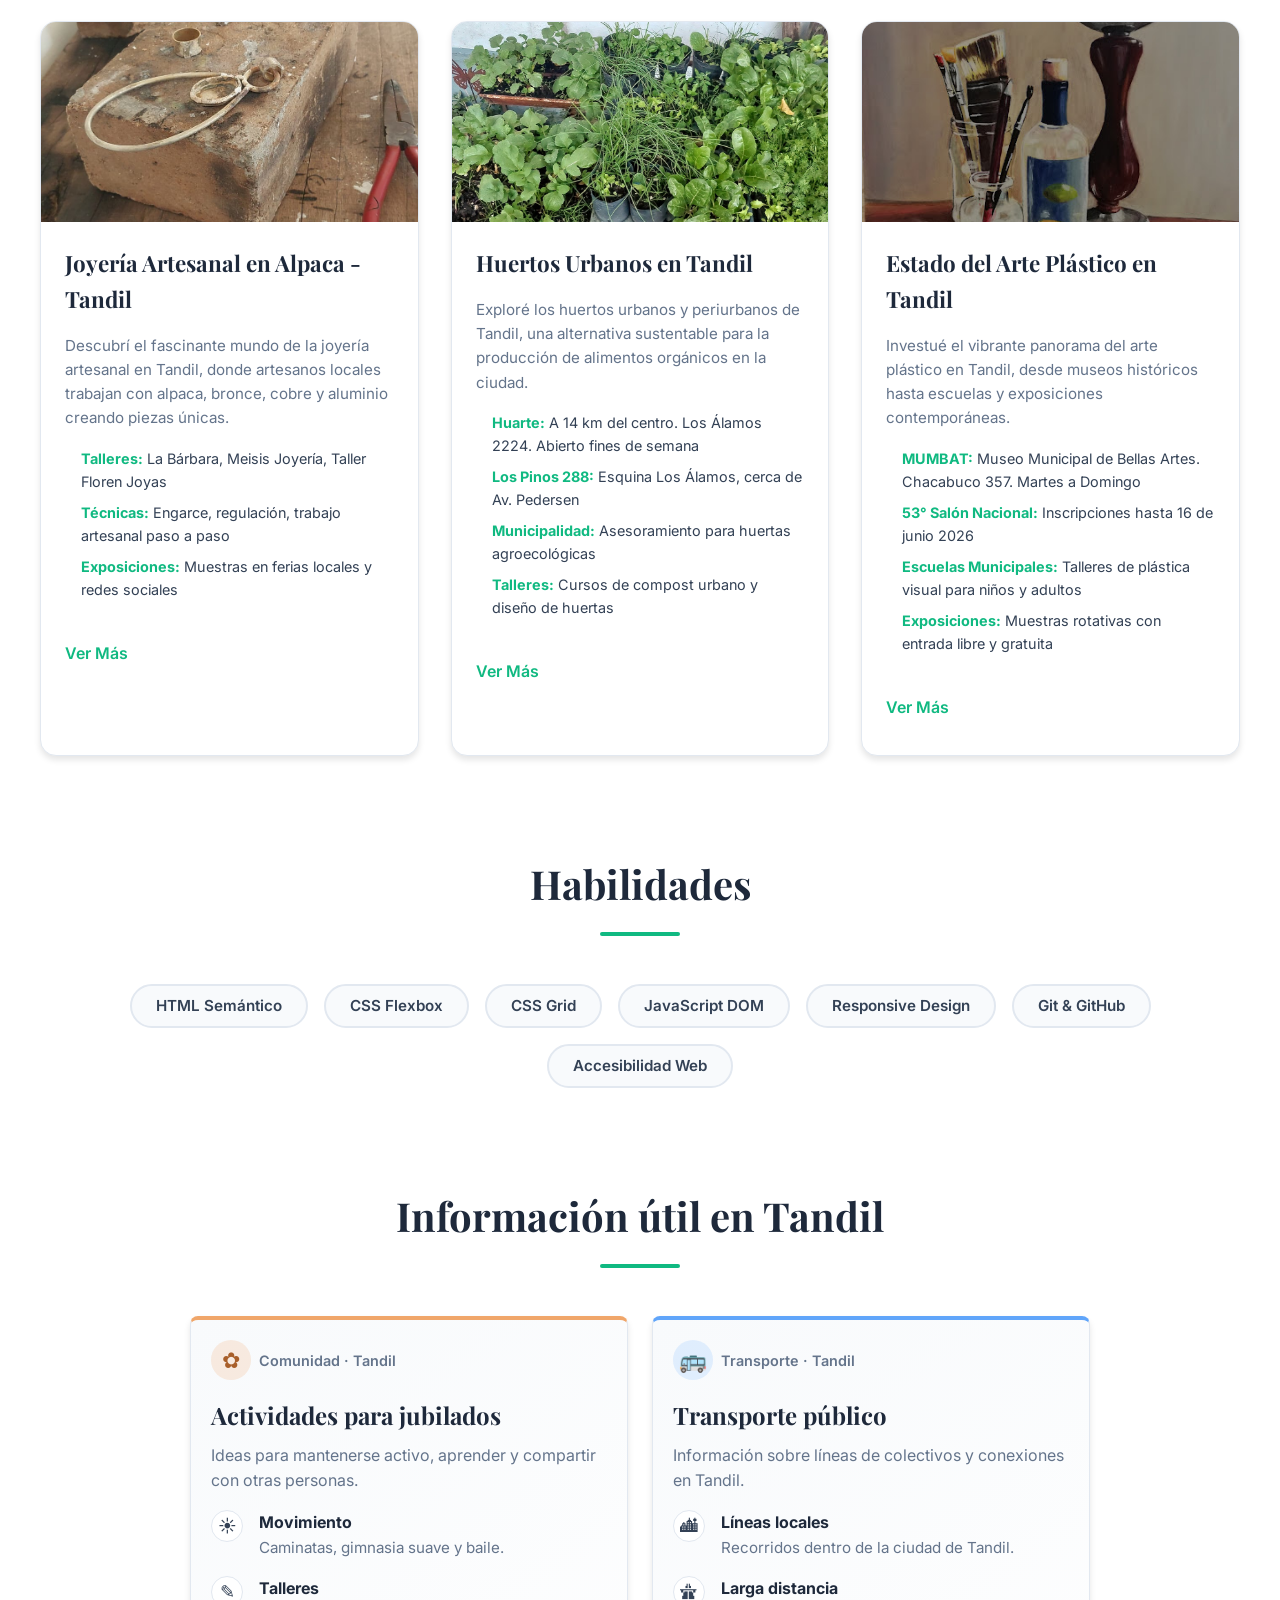
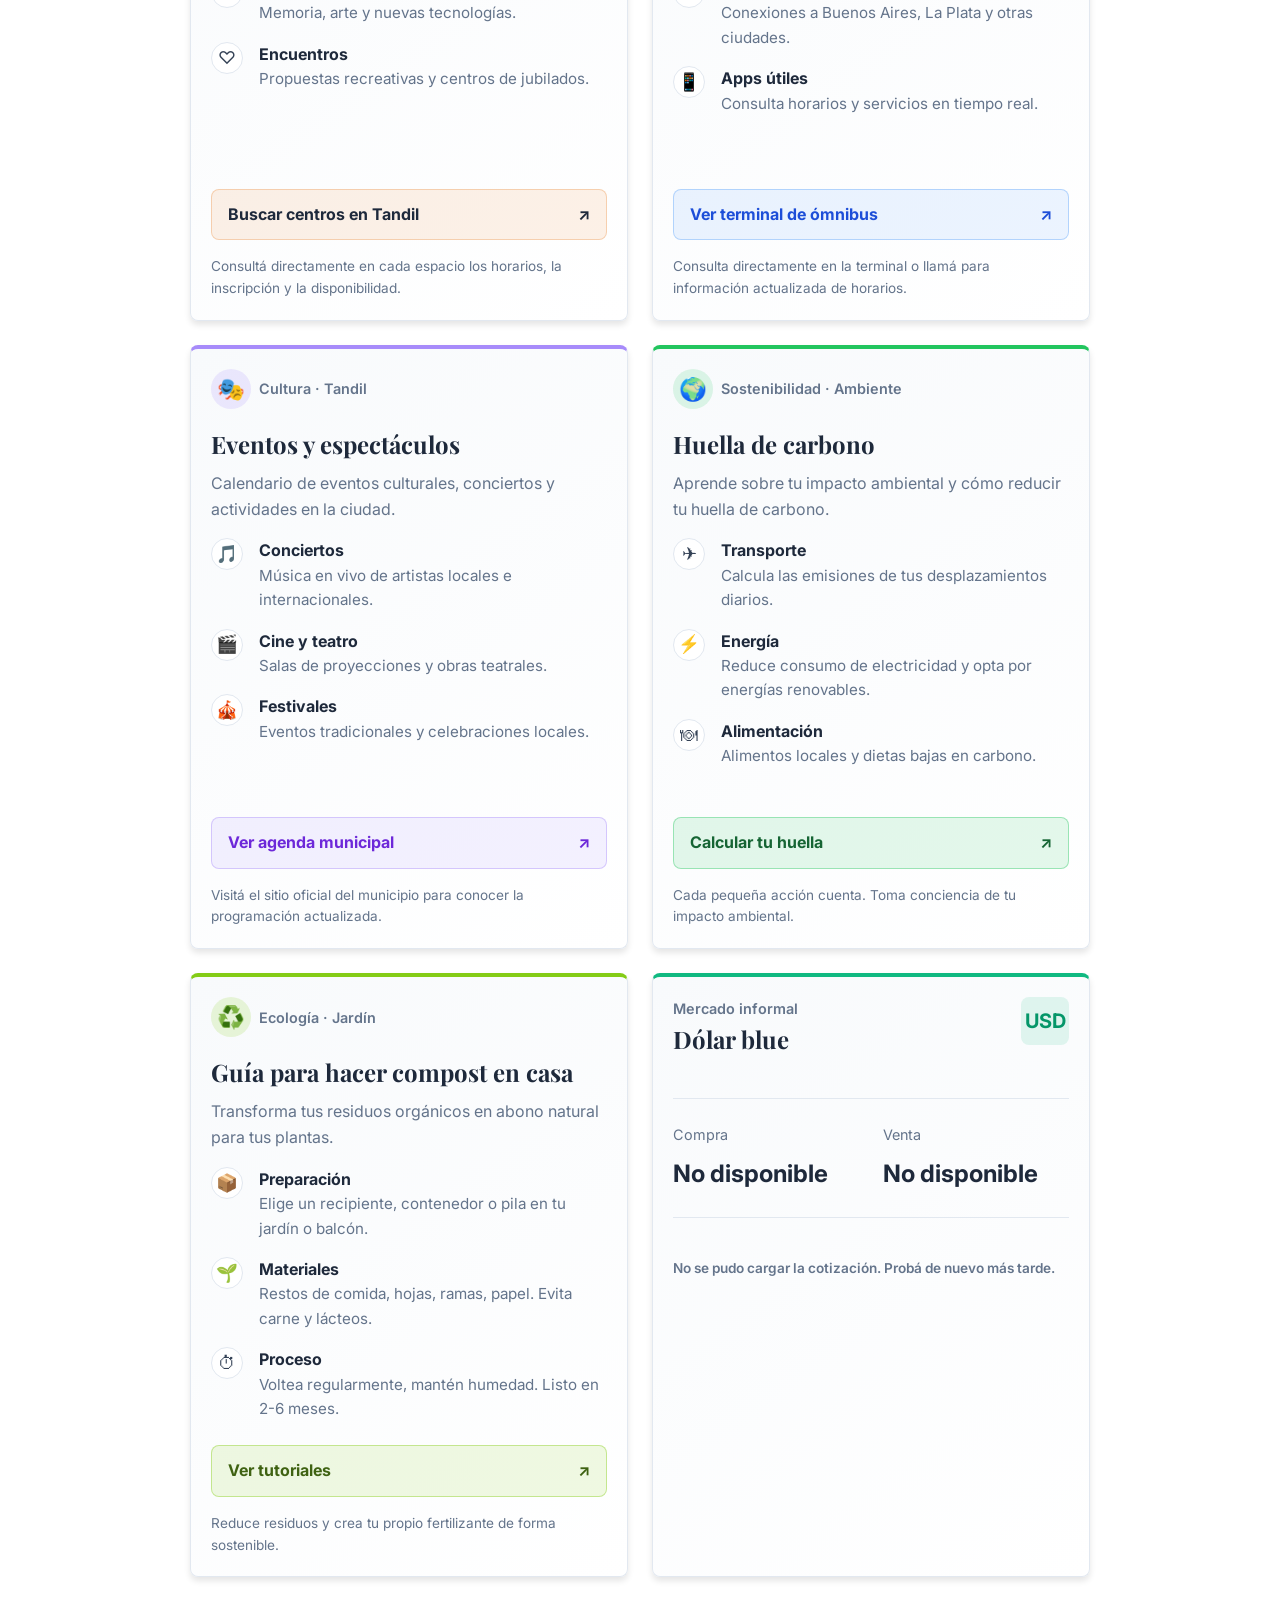
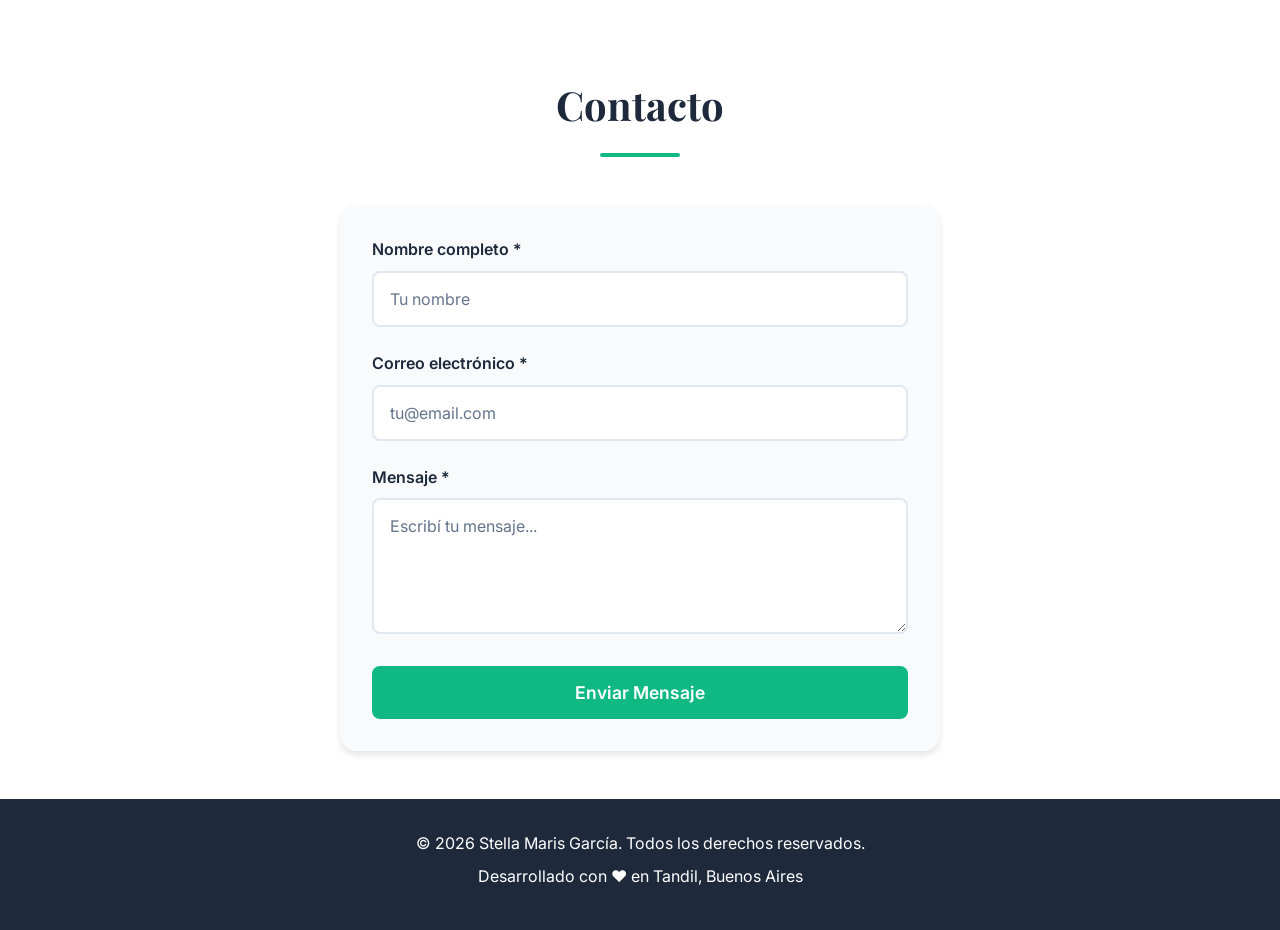
==== commit e460070f: "Acomodo tarjeta de cuadro" ====
--- a/index.html
+++ b/index.html
@@ -43,8 +43,8 @@
             <img src="img/2026-09-15T09_10_55.jpg" alt="Stella Maris García junto al lago de Tandil en un día soleado" class="profile-img">
           </div>
           <div class="sobre-mi-text">
-            <p>¡Hola! Soy <strong>Stella Maris García</strong>, conocida cariñosamente como <strong>Telita</strong>. Tengo una amplia trayectoria en desarrollo web front-end y me apasiona crear experiencias digitales que conecten con la gente.</p>
-            <p>Vivo en <strong>Tandil</strong>, una ciudad hermosa de la provincia de Buenos Aires, donde combino mi amor por la tecnología con la creatividad. Me especializo en HTML semántico, CSS moderno, accesibilidad y diseño responsive.</p>
+            <p>¡Hola! Soy <strong>Stella Maris García</strong>, conocida cariñosamente como <strong>Telita</strong>. Tengo una amplia trayectoria en desarrollo web front-end y me apasiona crear[...]
+            <p>Vivo en <strong>Tandil</strong>, una ciudad hermosa de la provincia de Buenos Aires, donde combino mi amor por la tecnología con la creatividad. Me especializo en HTML semántico, [...]
             <p>Mi enfoque es siempre aprender algo nuevo cada día y aplicar las mejores prácticas de desarrollo para entregar proyectos de calidad.</p>
           </div>
         </div>
@@ -94,8 +94,8 @@
           <!-- Proyecto 3: Arte Plástico -->
           <article class="tarjeta-proyecto">
             <div class="proyecto-imagen">
-              <img src="img/cuadro.jpg" alt="Naturaleza muerta con frutas, botellas, pinceles y un jarrón sobre una mesa de madera frente a una pared cálida">
-            </div>
+              <img src="img/cuadro.jpg" alt="Naturaleza muerta ó bodegón">
+                </div>
             <div class="proyecto-content">
               <h3>Estado del Arte Plástico en Tandil</h3>
               <p>Investué el vibrante panorama del arte plástico en Tandil, desde museos históricos hasta escuelas y exposiciones contemporáneas.</p>
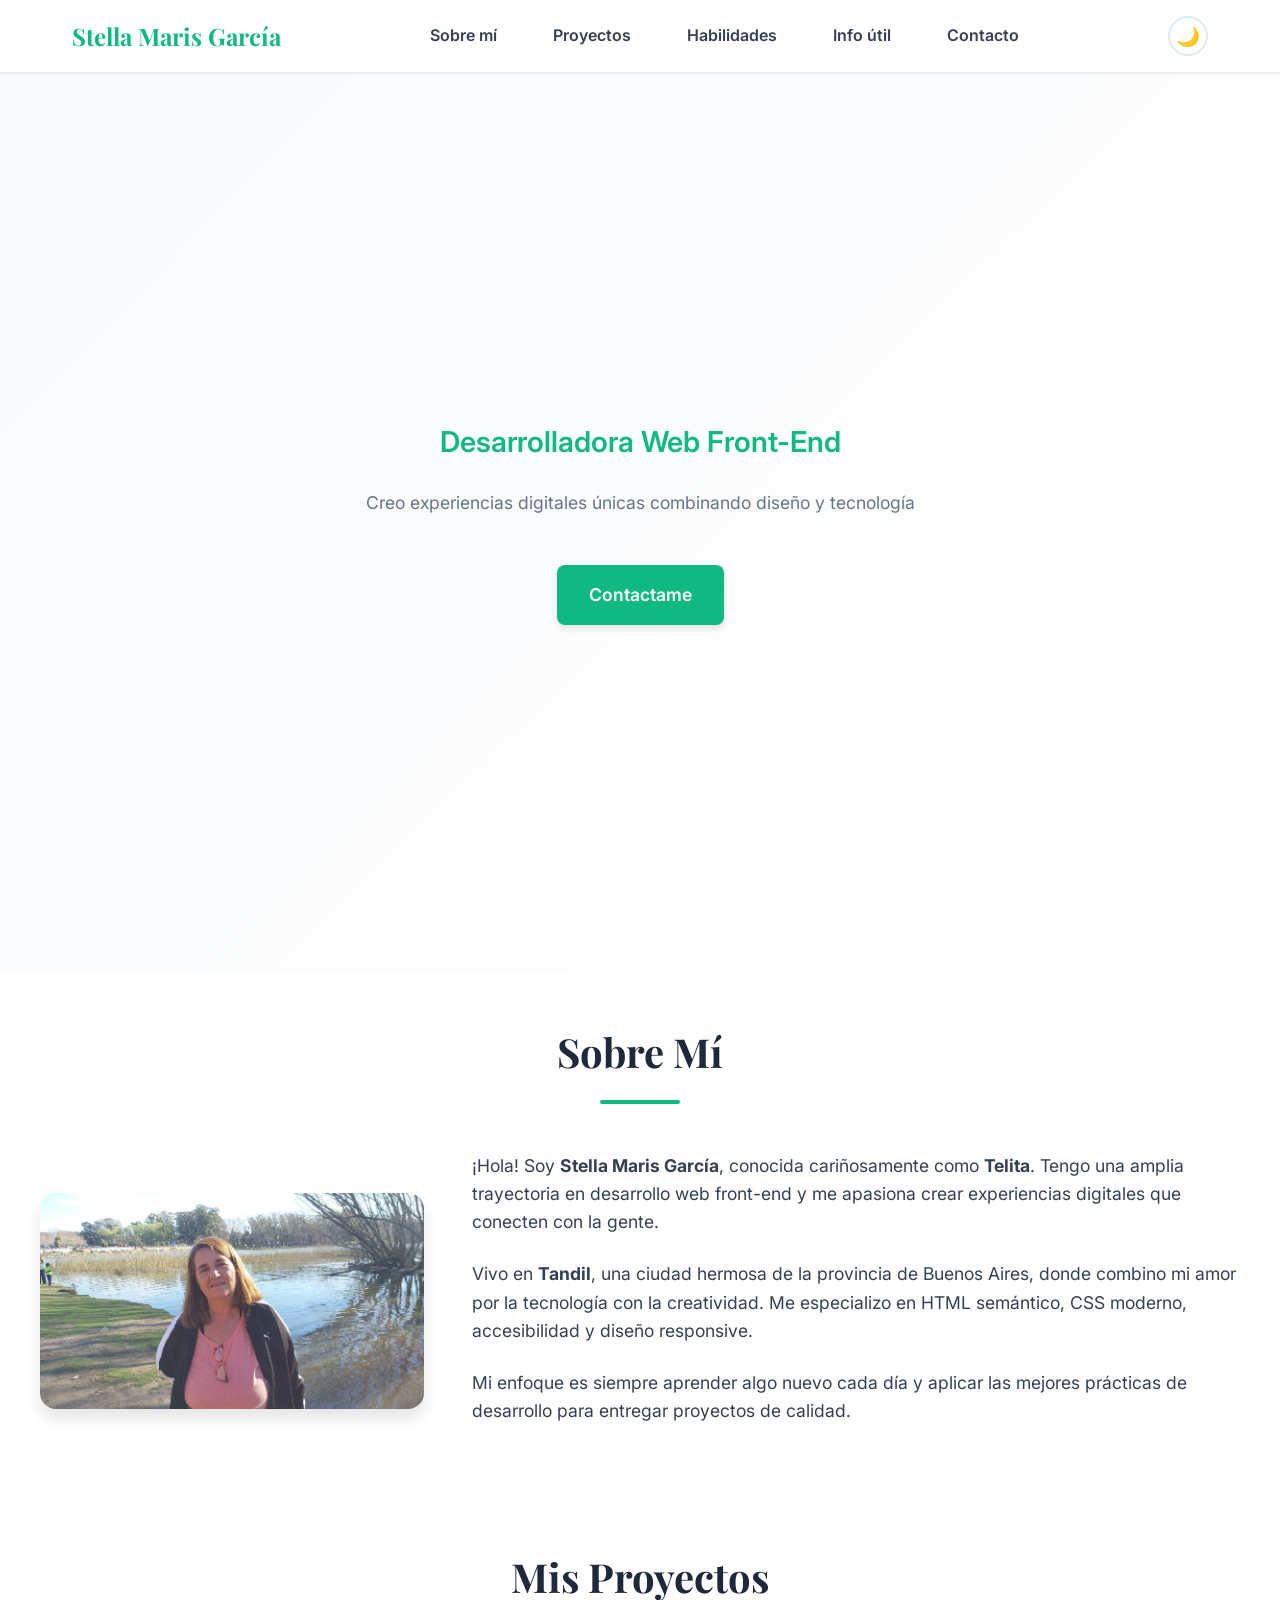
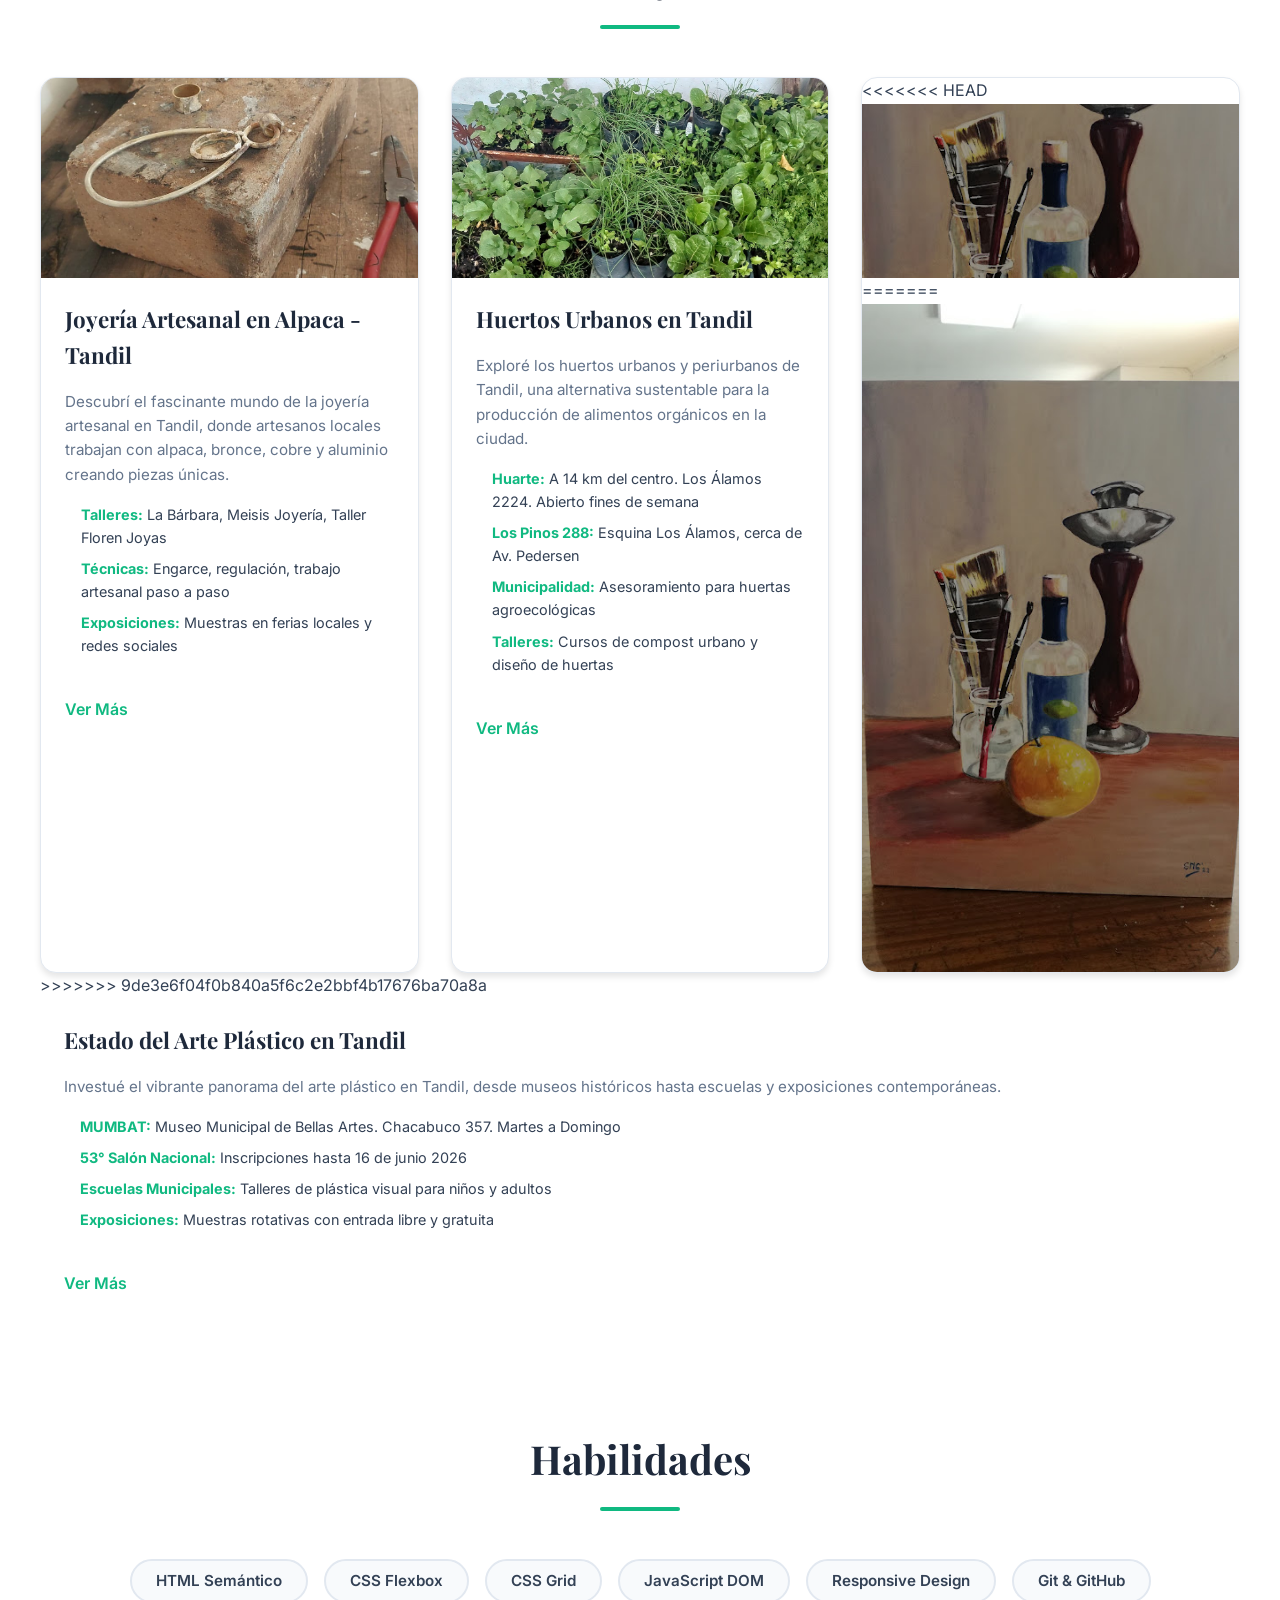
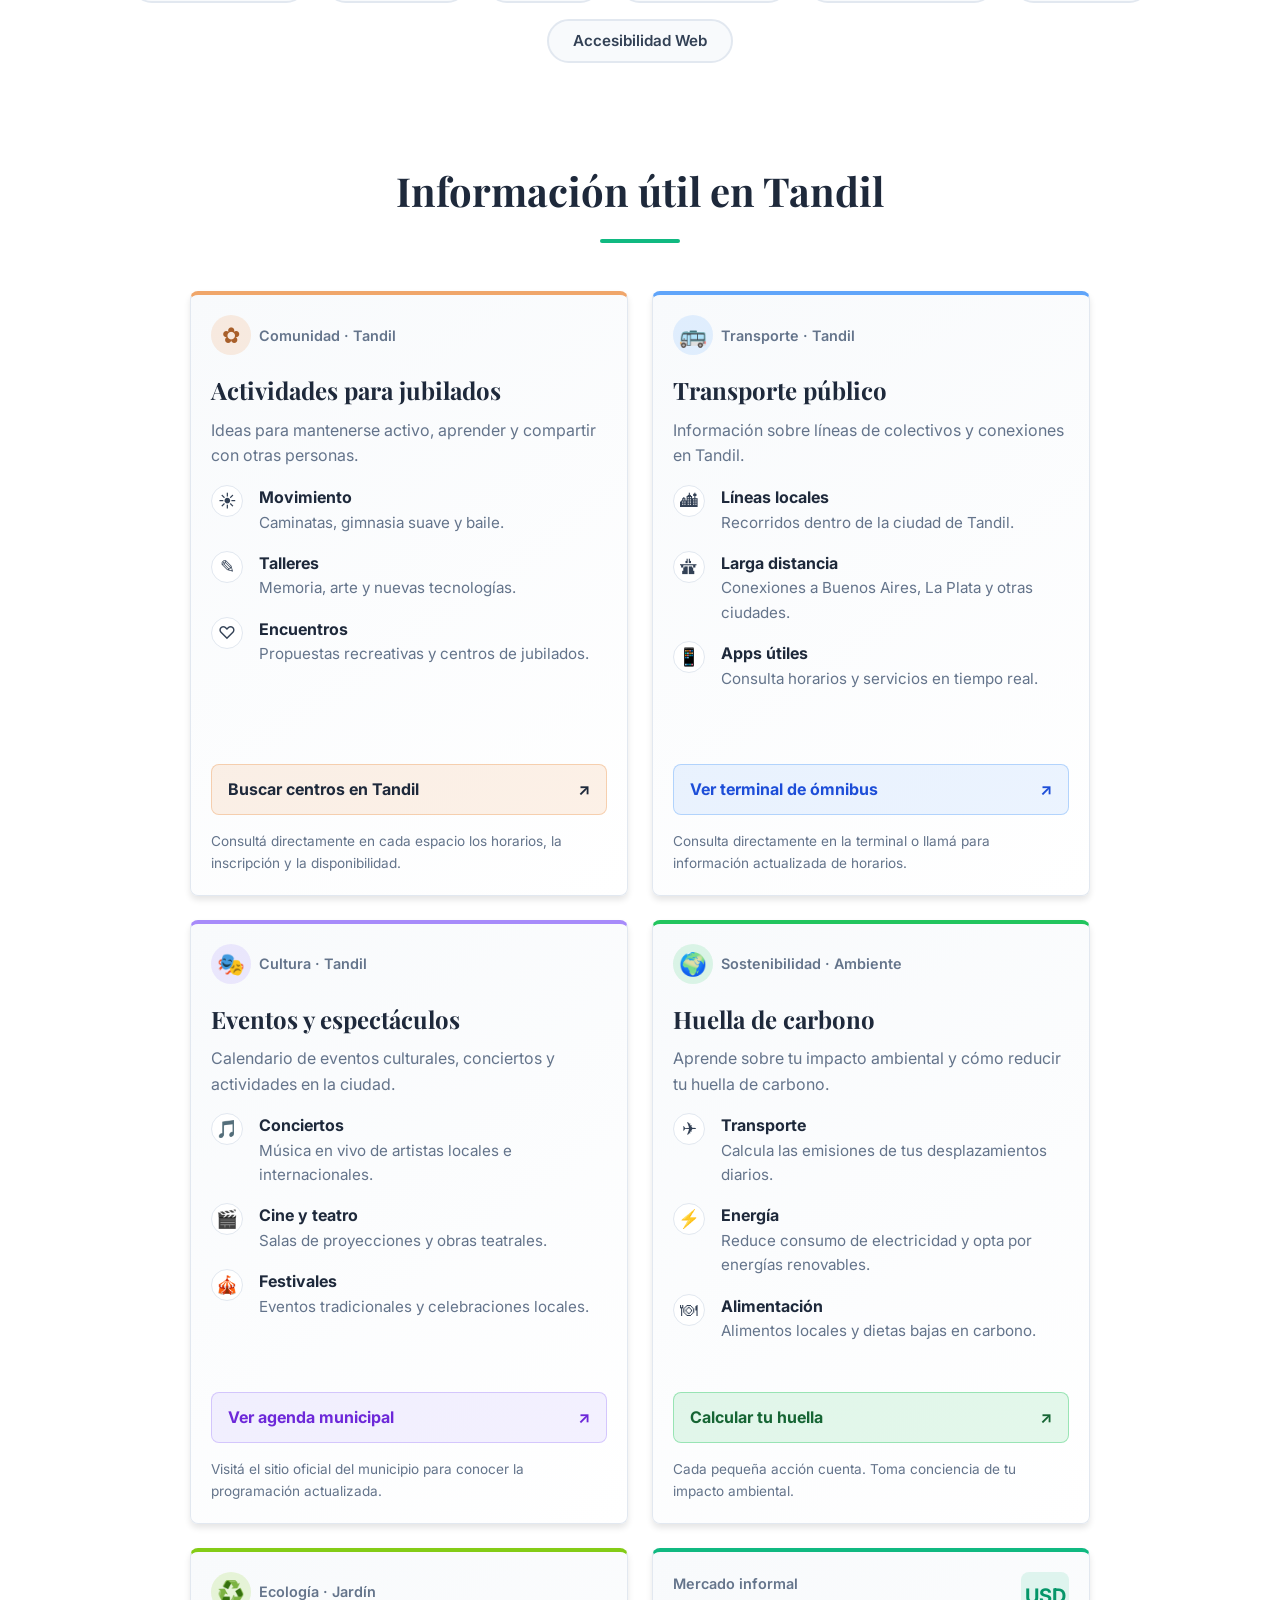
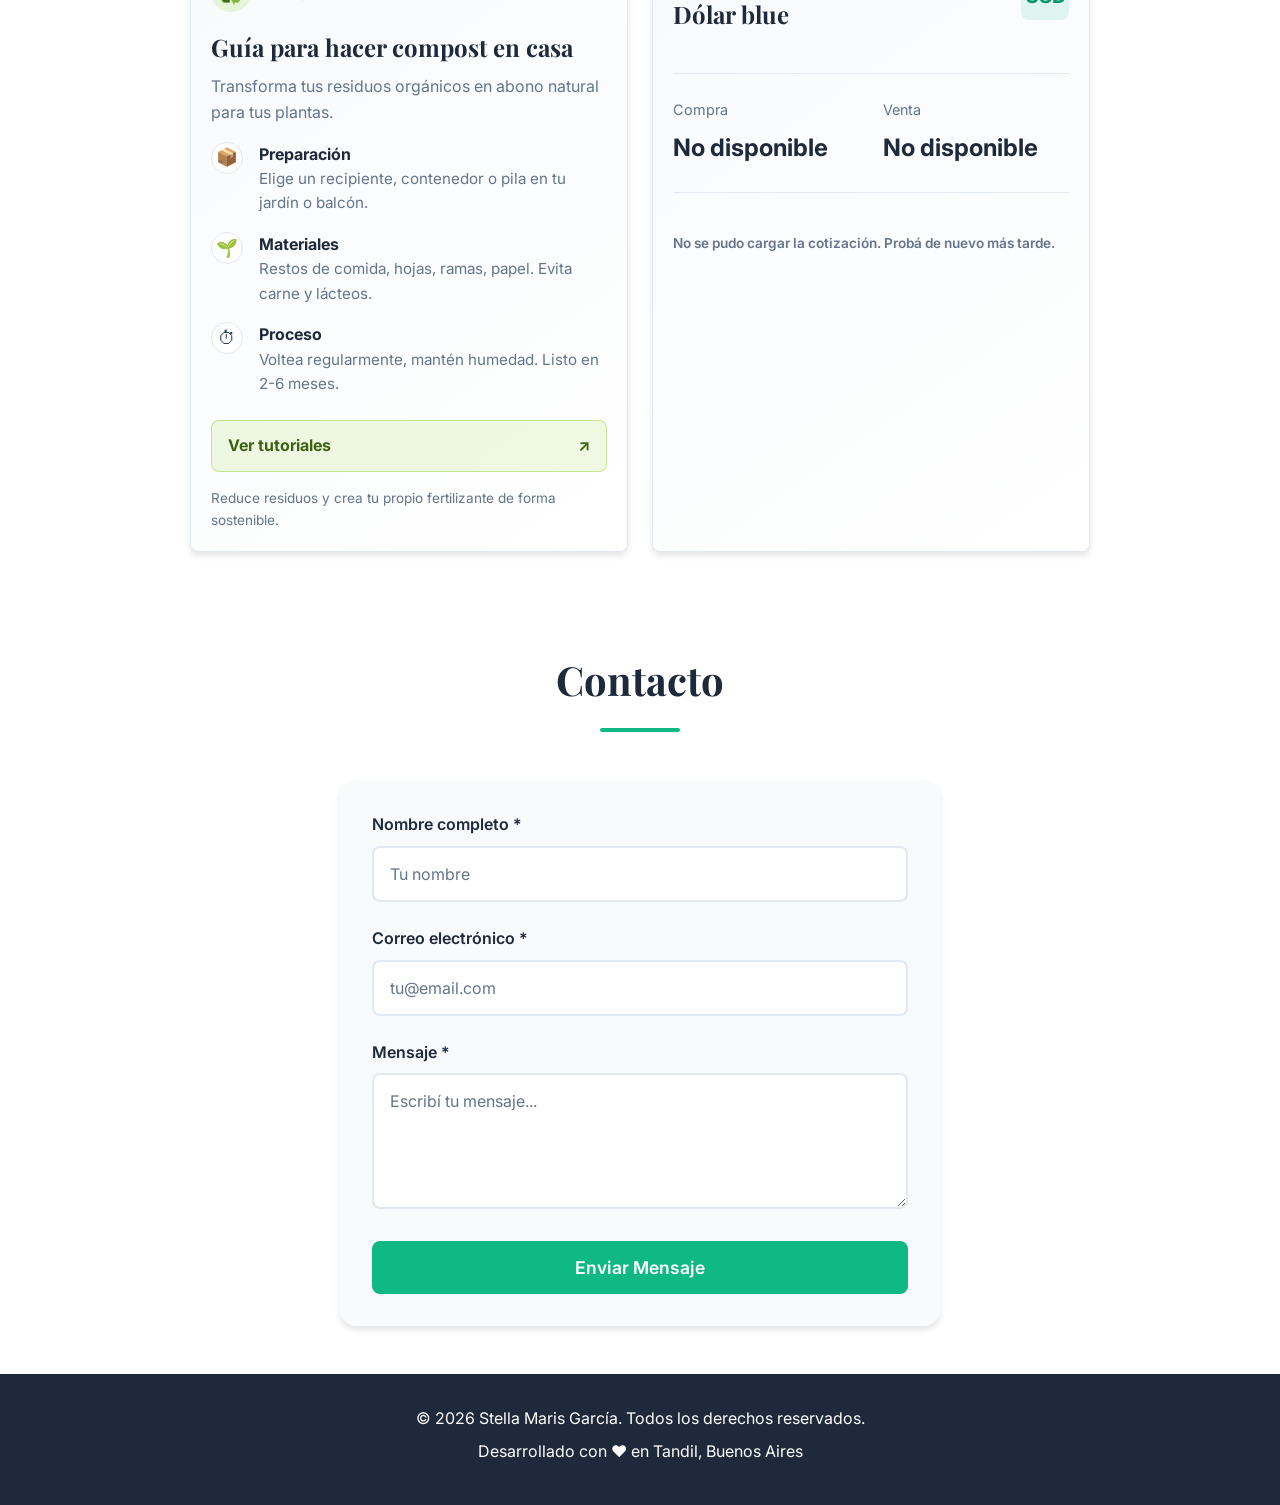
==== commit cffb845b: "Acomodo tarjeta de cuadro otro" ====
--- a/index.html
+++ b/index.html
@@ -43,8 +43,8 @@
             <img src="img/2026-09-15T09_10_55.jpg" alt="Stella Maris García junto al lago de Tandil en un día soleado" class="profile-img">
           </div>
           <div class="sobre-mi-text">
-            <p>¡Hola! Soy <strong>Stella Maris García</strong>, conocida cariñosamente como <strong>Telita</strong>. Tengo una amplia trayectoria en desarrollo web front-end y me apasiona crear[...]
-            <p>Vivo en <strong>Tandil</strong>, una ciudad hermosa de la provincia de Buenos Aires, donde combino mi amor por la tecnología con la creatividad. Me especializo en HTML semántico, [...]
+            <p>¡Hola! Soy <strong>Stella Maris García</strong>, conocida cariñosamente como <strong>Telita</strong>. Tengo una amplia trayectoria en desarrollo web front-end y me apasiona crear experiencias digitales que conecten con la gente.</p>
+            <p>Vivo en <strong>Tandil</strong>, una ciudad hermosa de la provincia de Buenos Aires, donde combino mi amor por la tecnología con la creatividad. Me especializo en HTML semántico, CSS moderno, accesibilidad y diseño responsive.</p>
             <p>Mi enfoque es siempre aprender algo nuevo cada día y aplicar las mejores prácticas de desarrollo para entregar proyectos de calidad.</p>
           </div>
         </div>
@@ -94,8 +94,13 @@
           <!-- Proyecto 3: Arte Plástico -->
           <article class="tarjeta-proyecto">
             <div class="proyecto-imagen">
+<<<<<<< HEAD
               <img src="img/cuadro.jpg" alt="Naturaleza muerta ó bodegón">
                 </div>
+=======
+              <img src="img/cuadro.jpg" alt="Naturaleza muerta con frutas, botellas, pinceles y un jarrón sobre una mesa de madera frente a una pared cálida">
+            </div>
+>>>>>>> 9de3e6f04f0b840a5f6c2e2bbf4b17676ba70a8a
             <div class="proyecto-content">
               <h3>Estado del Arte Plástico en Tandil</h3>
               <p>Investué el vibrante panorama del arte plástico en Tandil, desde museos históricos hasta escuelas y exposiciones contemporáneas.</p>
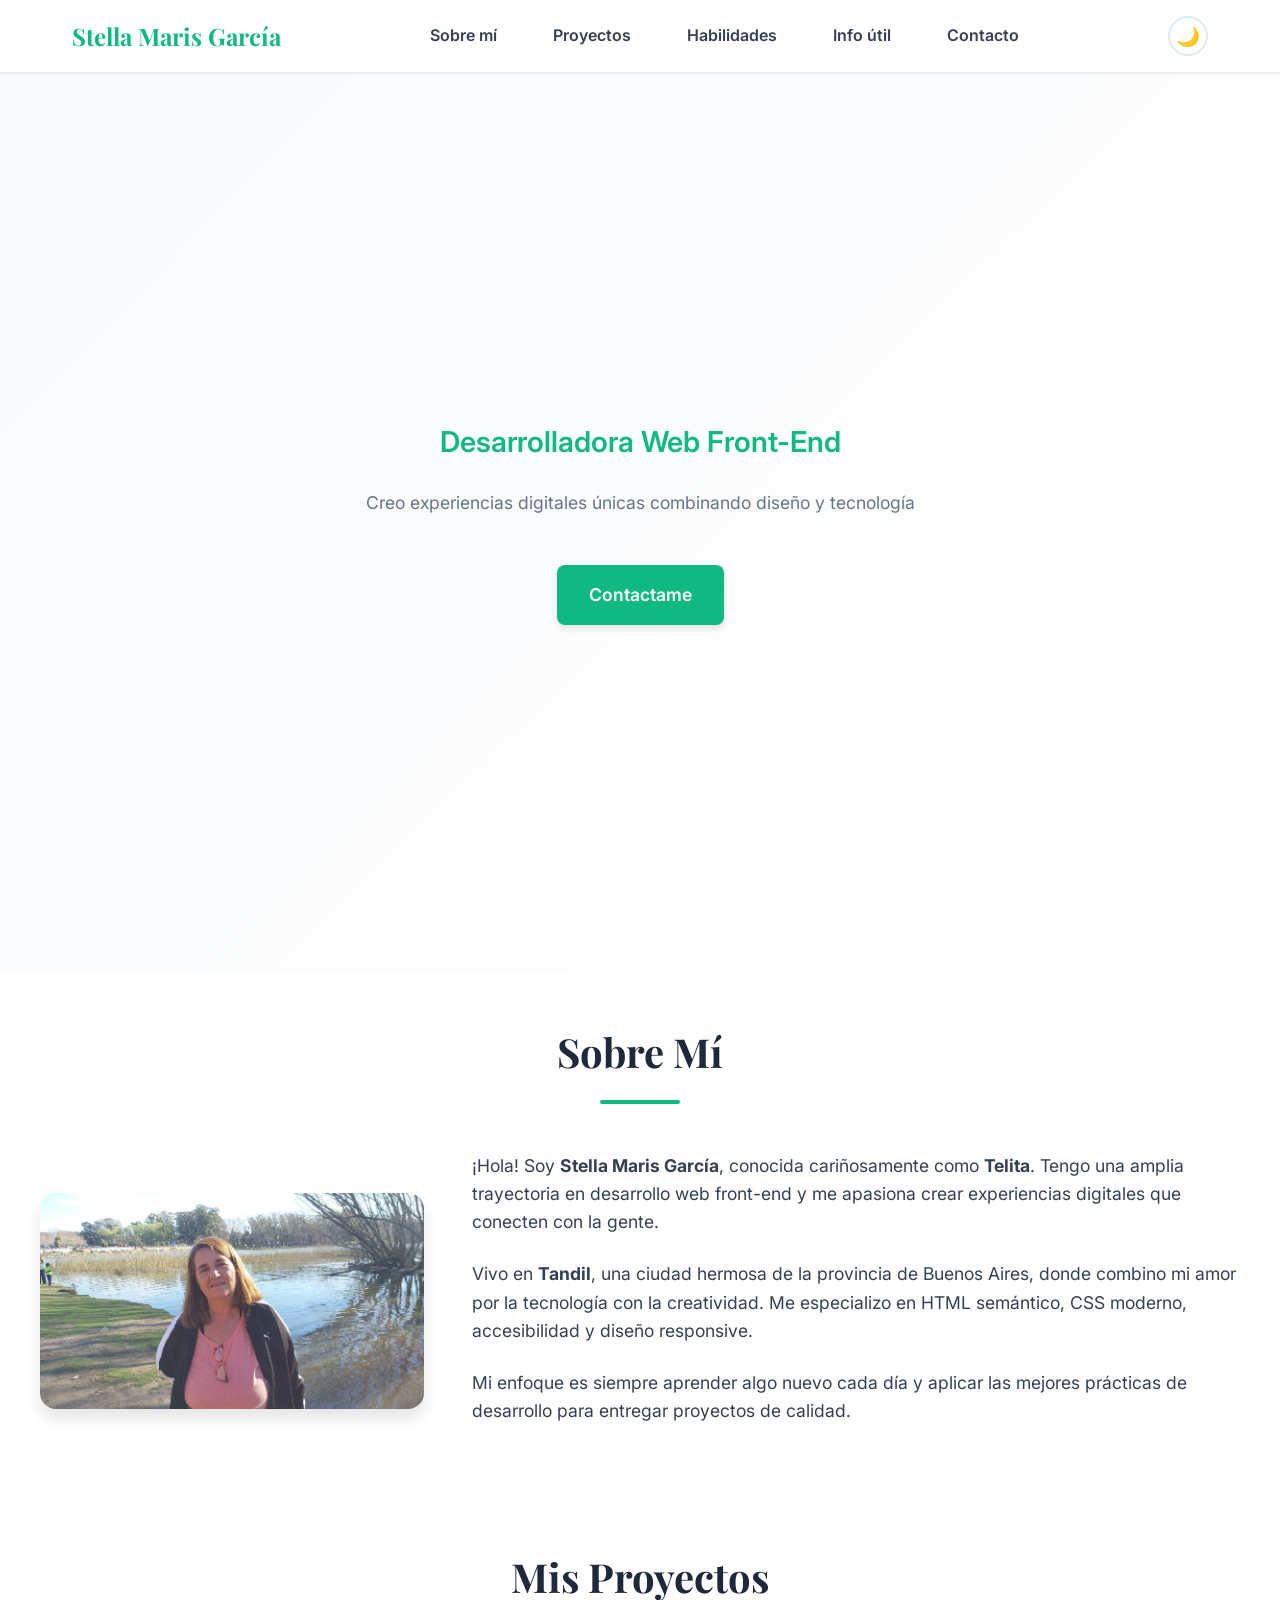
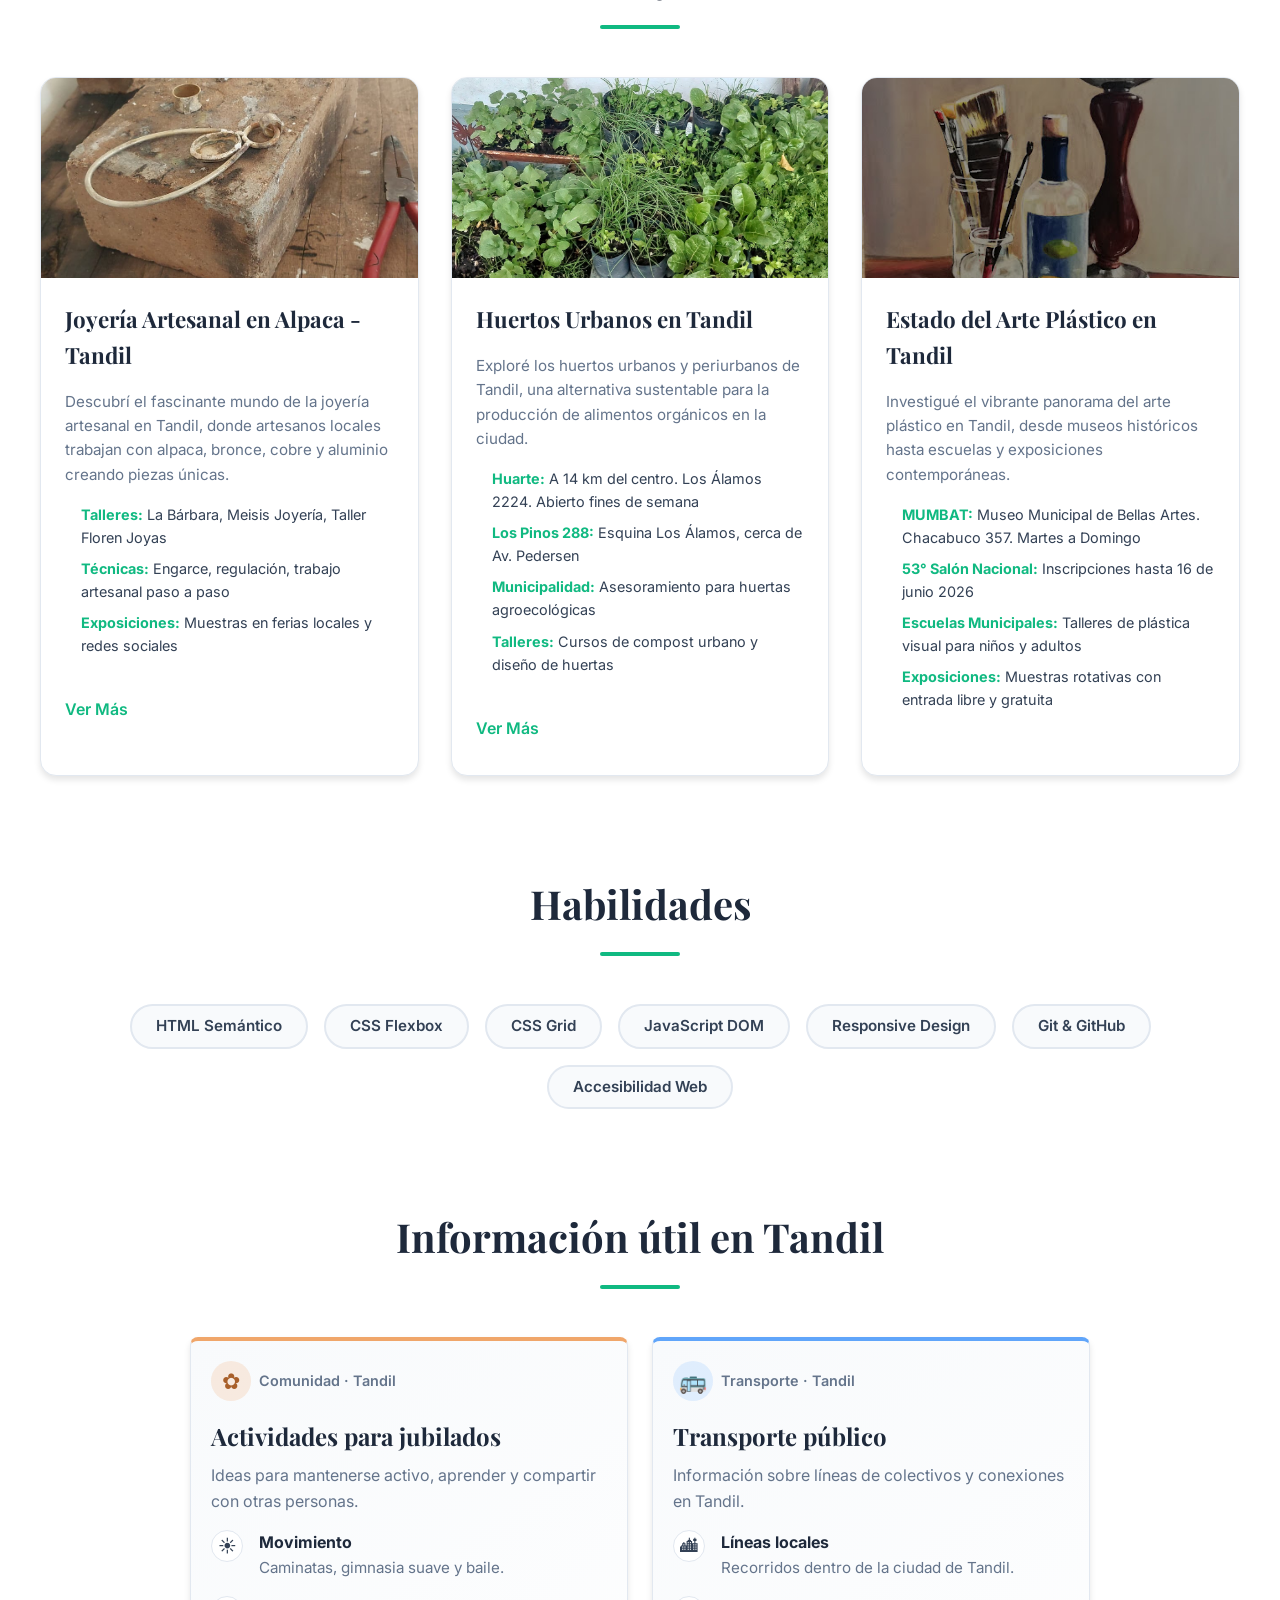
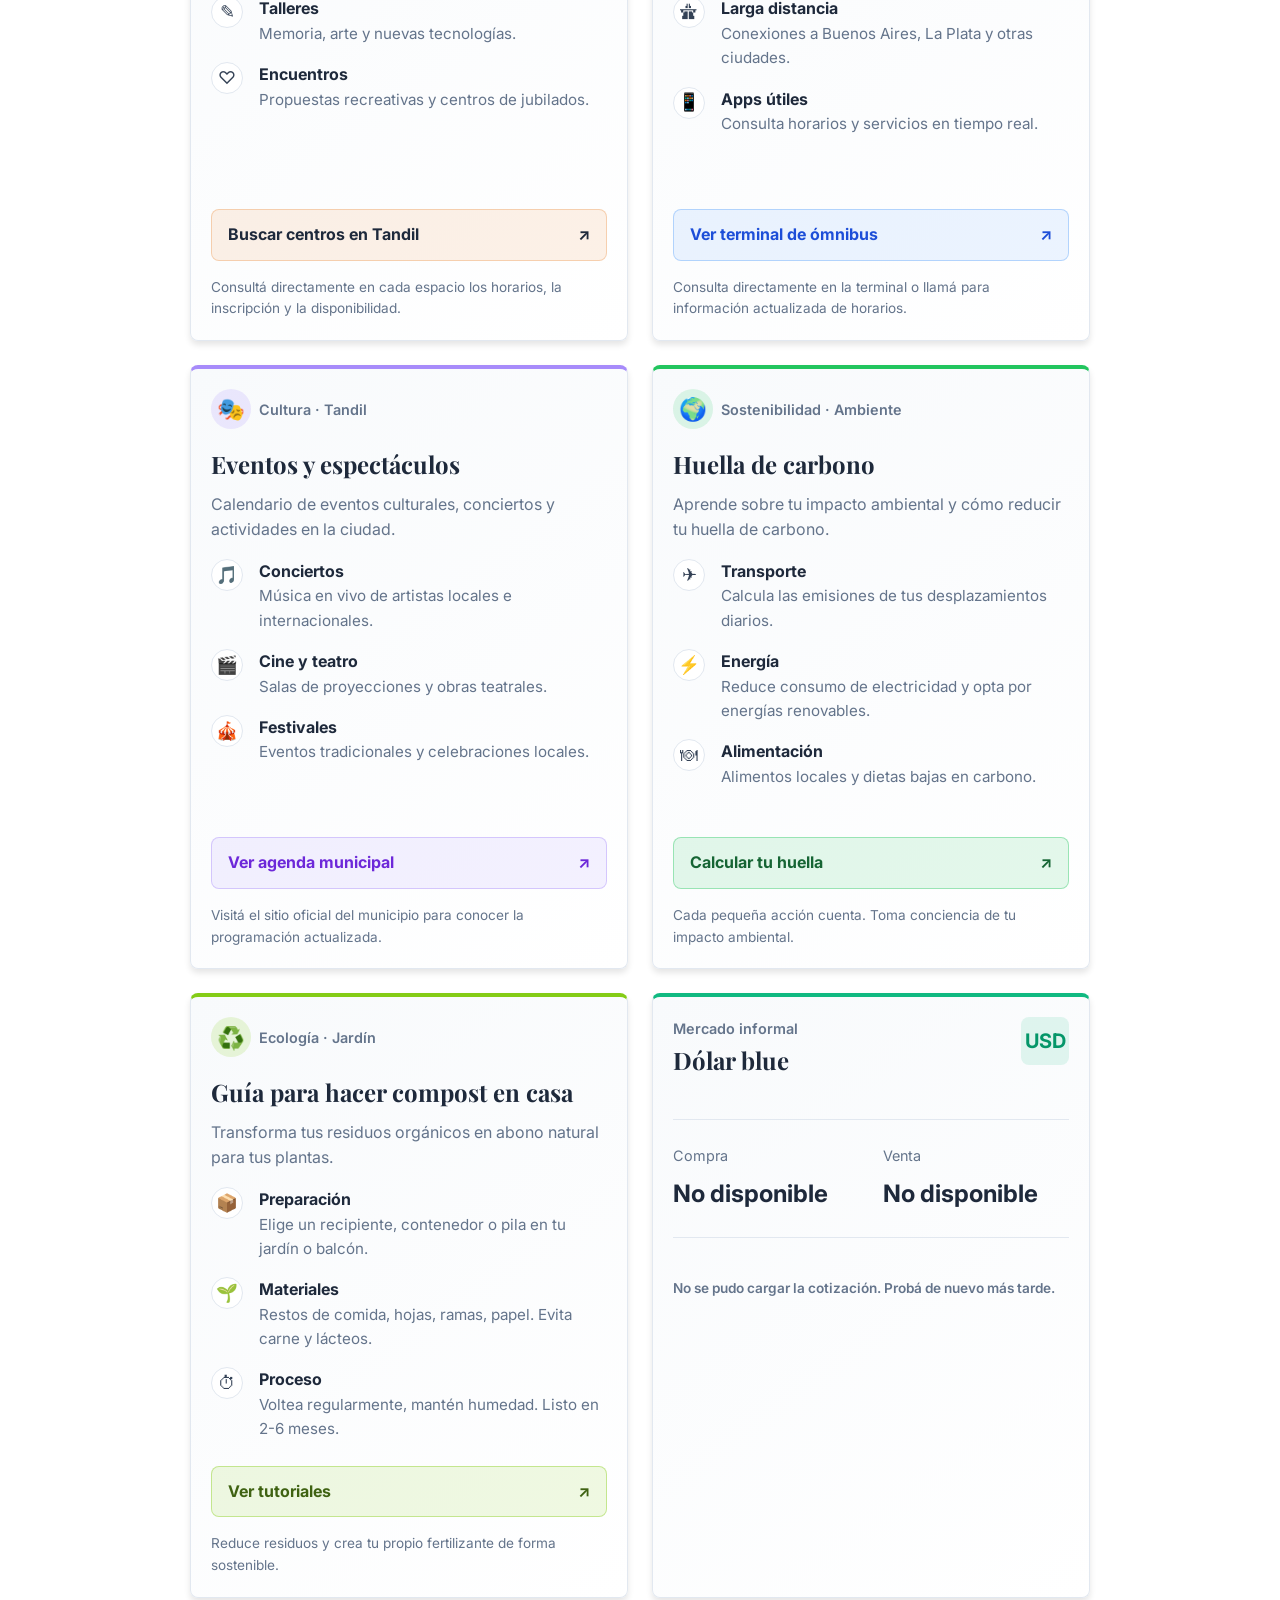
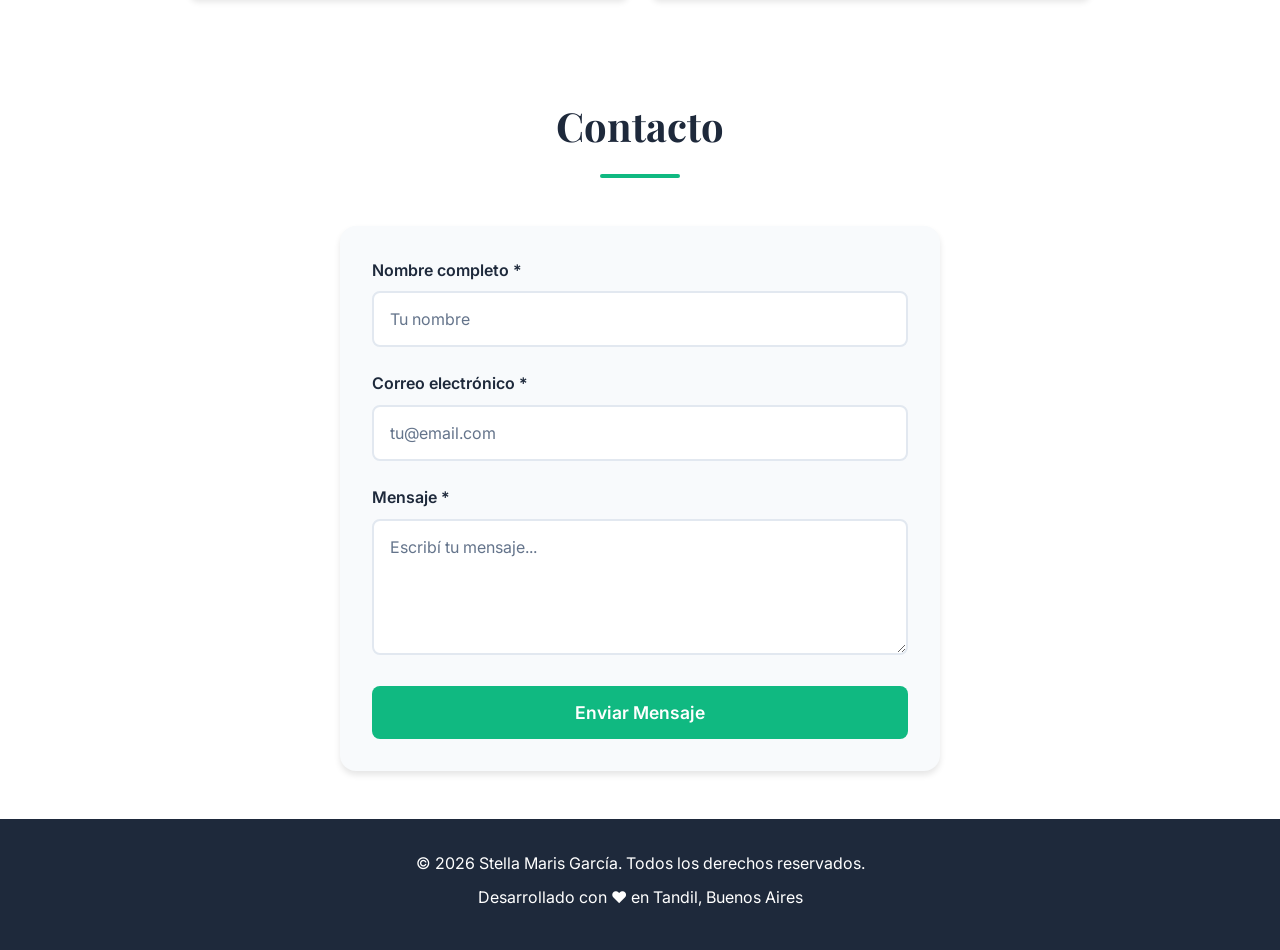
==== commit 8a0a7c72: "corregir conflicto en sección de arte" ====
--- a/index.html
+++ b/index.html
@@ -94,24 +94,18 @@
           <!-- Proyecto 3: Arte Plástico -->
           <article class="tarjeta-proyecto">
             <div class="proyecto-imagen">
-<<<<<<< HEAD
-              <img src="img/cuadro.jpg" alt="Naturaleza muerta ó bodegón">
-                </div>
-=======
               <img src="img/cuadro.jpg" alt="Naturaleza muerta con frutas, botellas, pinceles y un jarrón sobre una mesa de madera frente a una pared cálida">
             </div>
->>>>>>> 9de3e6f04f0b840a5f6c2e2bbf4b17676ba70a8a
             <div class="proyecto-content">
               <h3>Estado del Arte Plástico en Tandil</h3>
-              <p>Investué el vibrante panorama del arte plástico en Tandil, desde museos históricos hasta escuelas y exposiciones contemporáneas.</p>
+              <p>Investigué el vibrante panorama del arte plástico en Tandil, desde museos históricos hasta escuelas y exposiciones contemporáneas.</p>
               <ul class="proyecto-details">
                 <li><strong>MUMBAT:</strong> Museo Municipal de Bellas Artes. Chacabuco 357. Martes a Domingo</li>
                 <li><strong>53° Salón Nacional:</strong> Inscripciones hasta 16 de junio 2026</li>
                 <li><strong>Escuelas Municipales:</strong> Talleres de plástica visual para niños y adultos</li>
                 <li><strong>Exposiciones:</strong> Muestras rotativas con entrada libre y gratuita</li>
               </ul>
-              <a href="#" class="btn-proyecto">Ver Más</a>
-            </div>
+              </div>
           </article>
 
         </div>
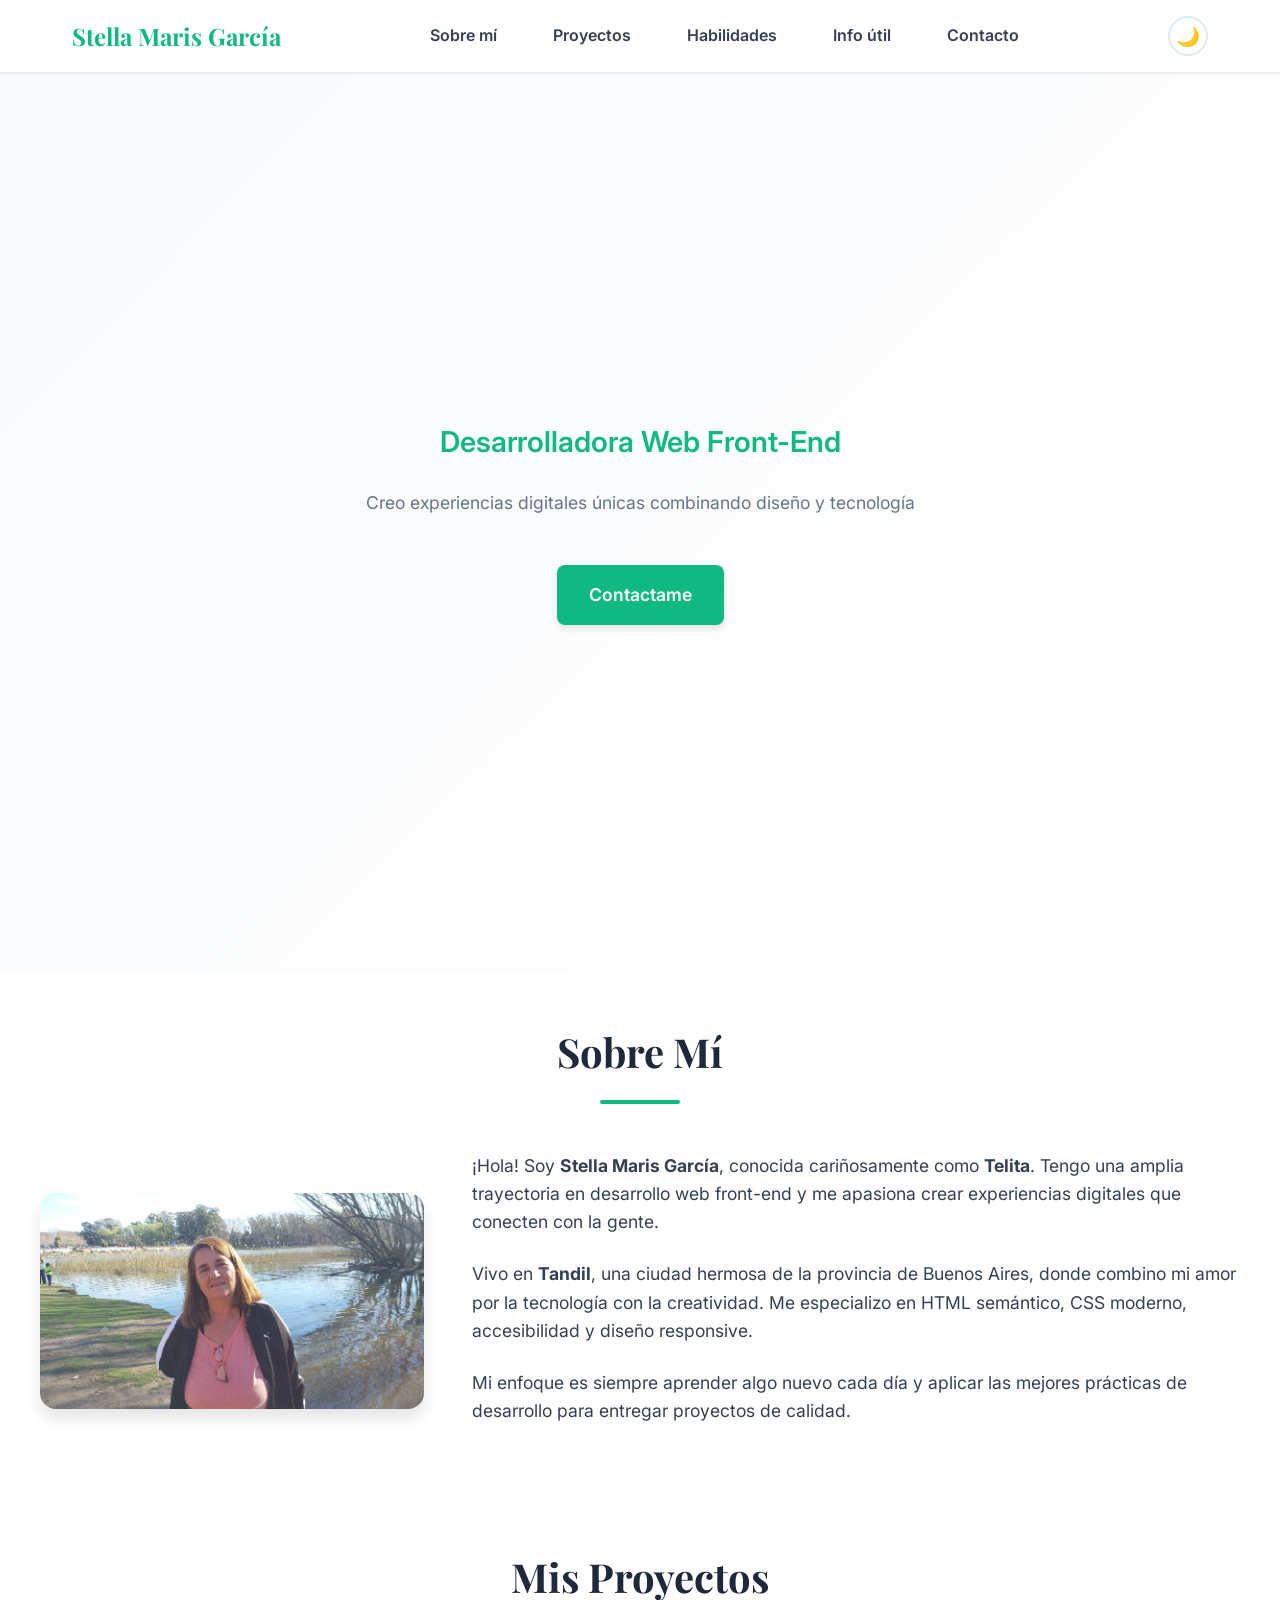
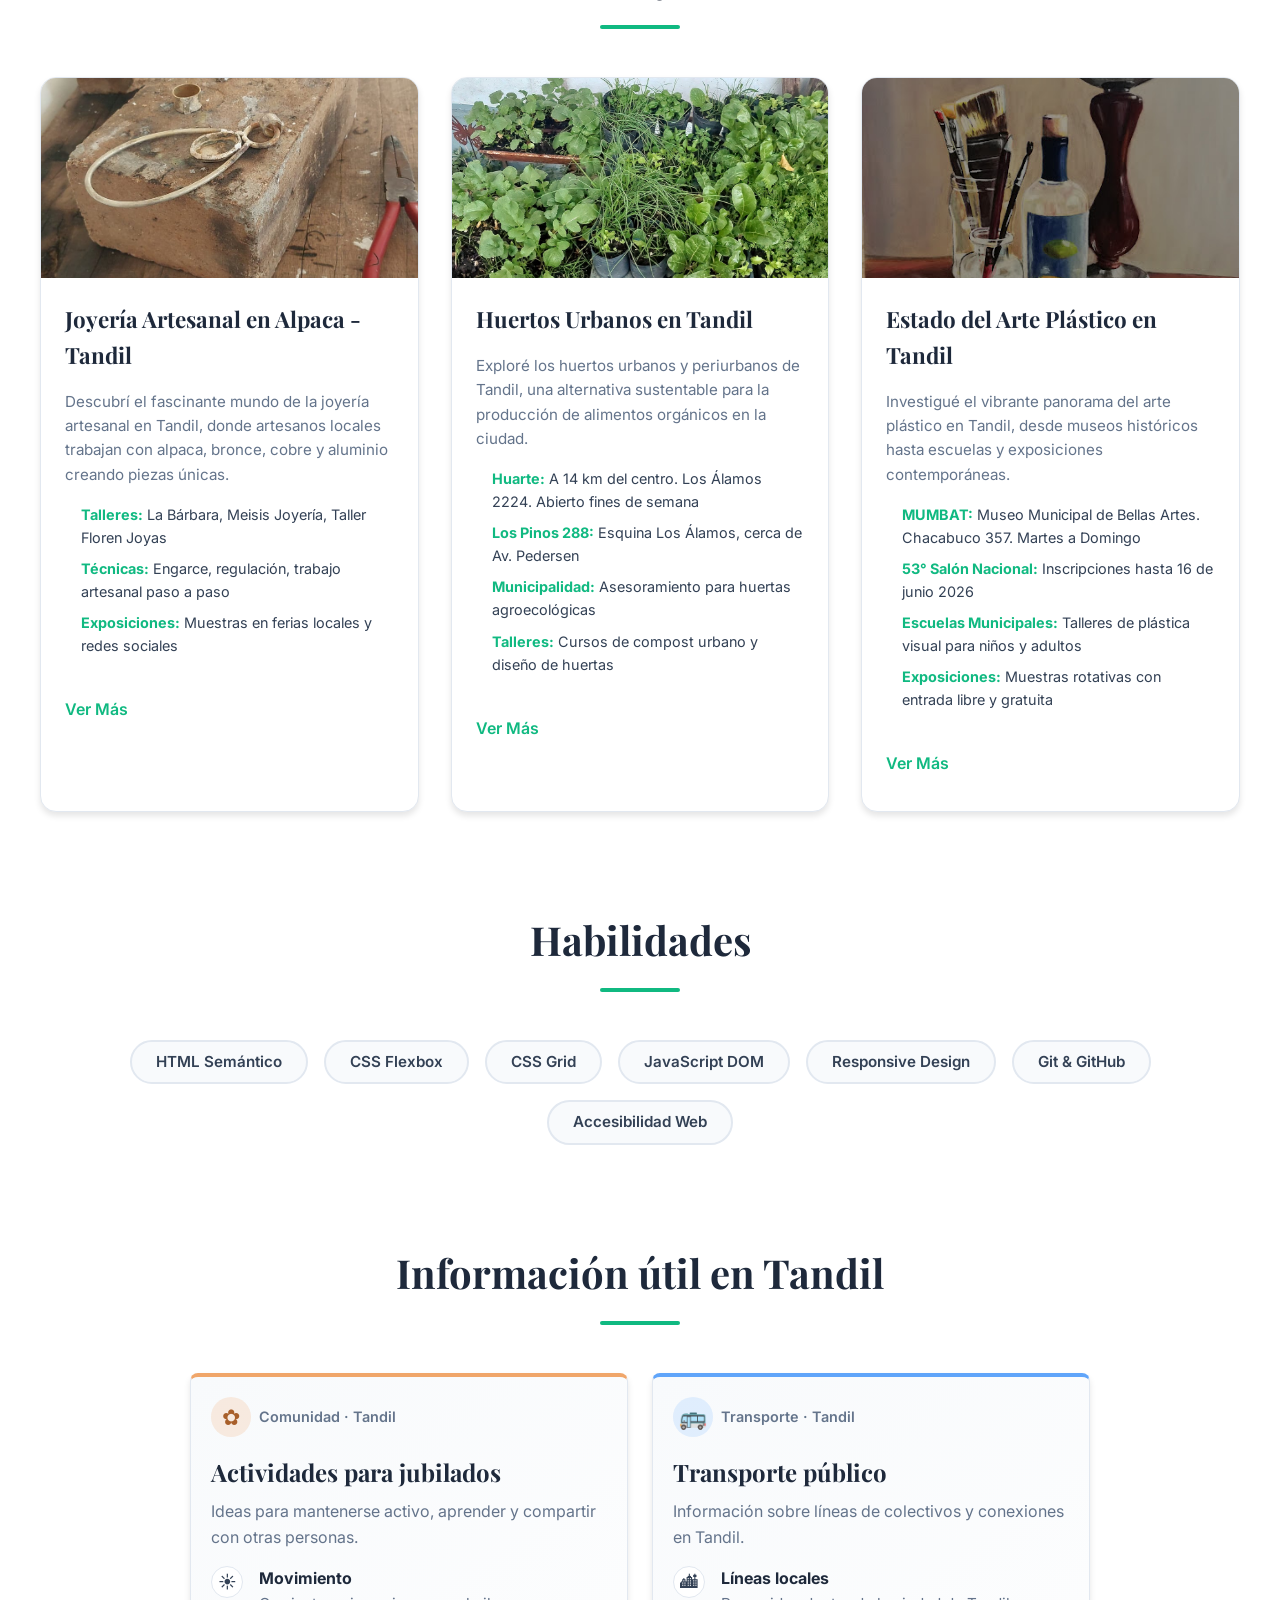
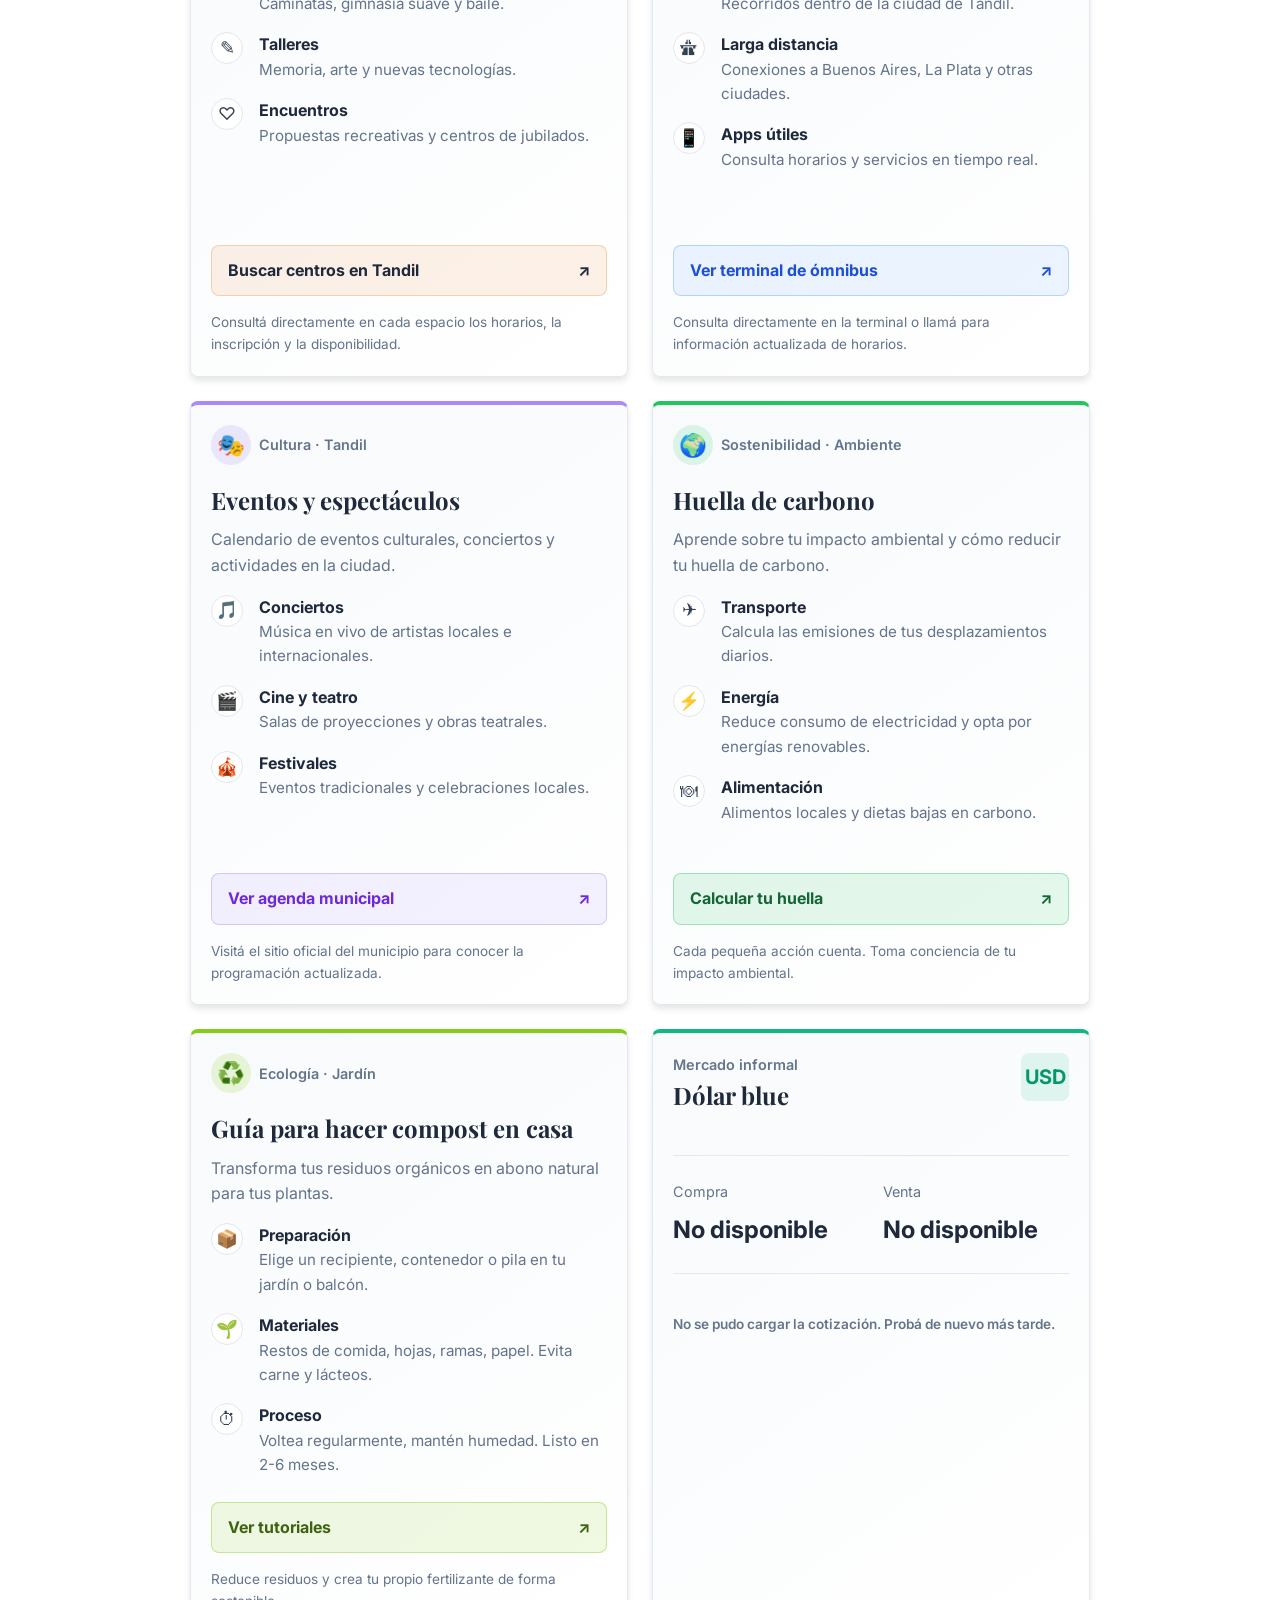
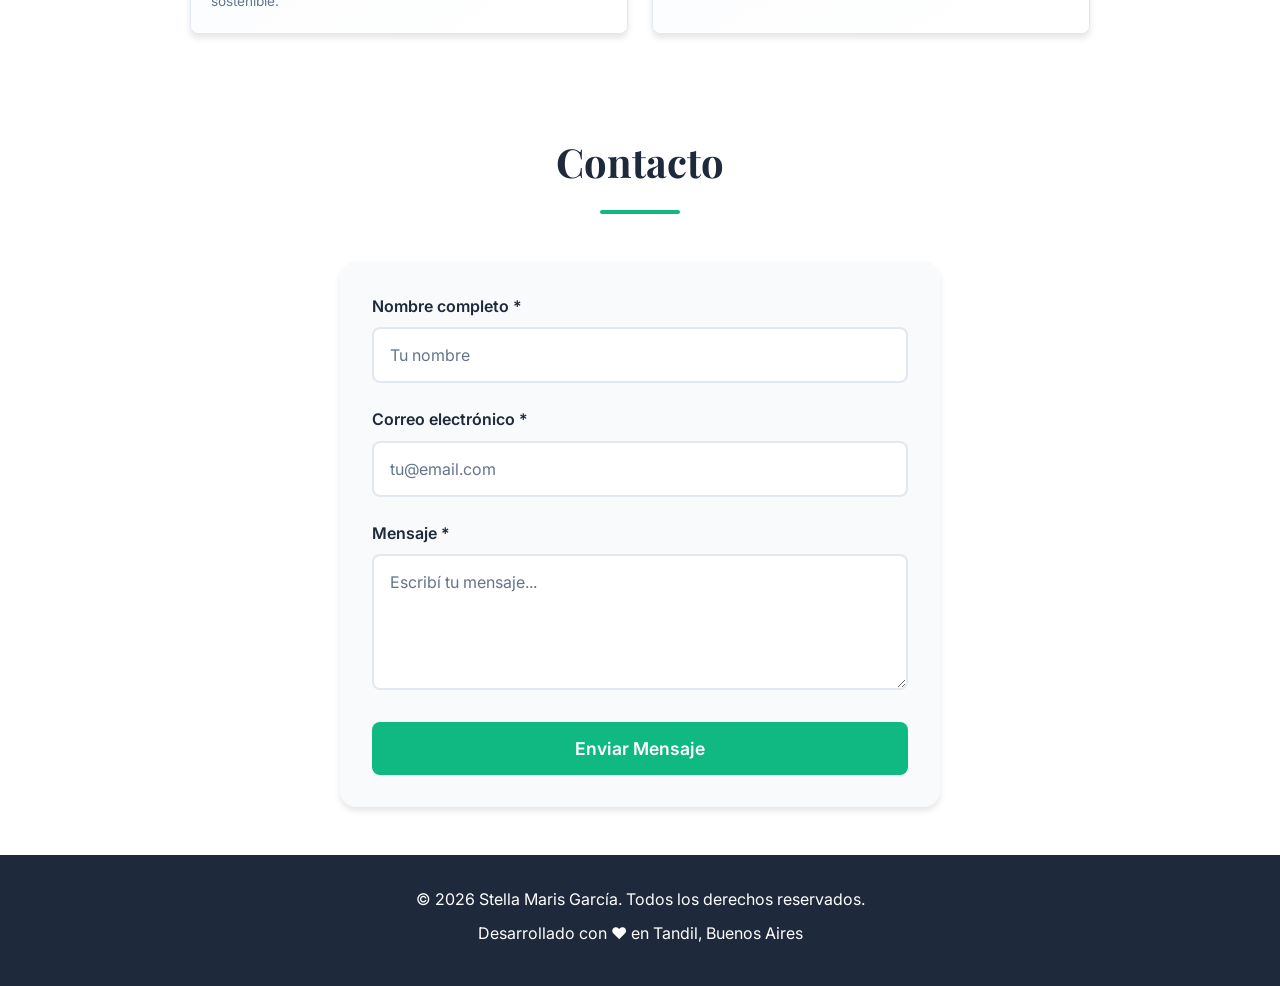
==== commit 0c1d0ddc: "Agrego botón en sección de arte" ====
--- a/index.html
+++ b/index.html
@@ -90,8 +90,7 @@
               <a href="#" class="btn-proyecto">Ver Más</a>
             </div>
           </article>
-
-          <!-- Proyecto 3: Arte Plástico -->
+         <!-- Proyecto 3: Arte Plástico -->
           <article class="tarjeta-proyecto">
             <div class="proyecto-imagen">
               <img src="img/cuadro.jpg" alt="Naturaleza muerta con frutas, botellas, pinceles y un jarrón sobre una mesa de madera frente a una pared cálida">
@@ -105,10 +104,9 @@
                 <li><strong>Escuelas Municipales:</strong> Talleres de plástica visual para niños y adultos</li>
                 <li><strong>Exposiciones:</strong> Muestras rotativas con entrada libre y gratuita</li>
               </ul>
-              </div>
-          </article>
-
-        </div>
+              <a href="#" class="btn-proyecto">Ver Más</a>
+            </div>
+          </article>
       </div>
     </section>
 
